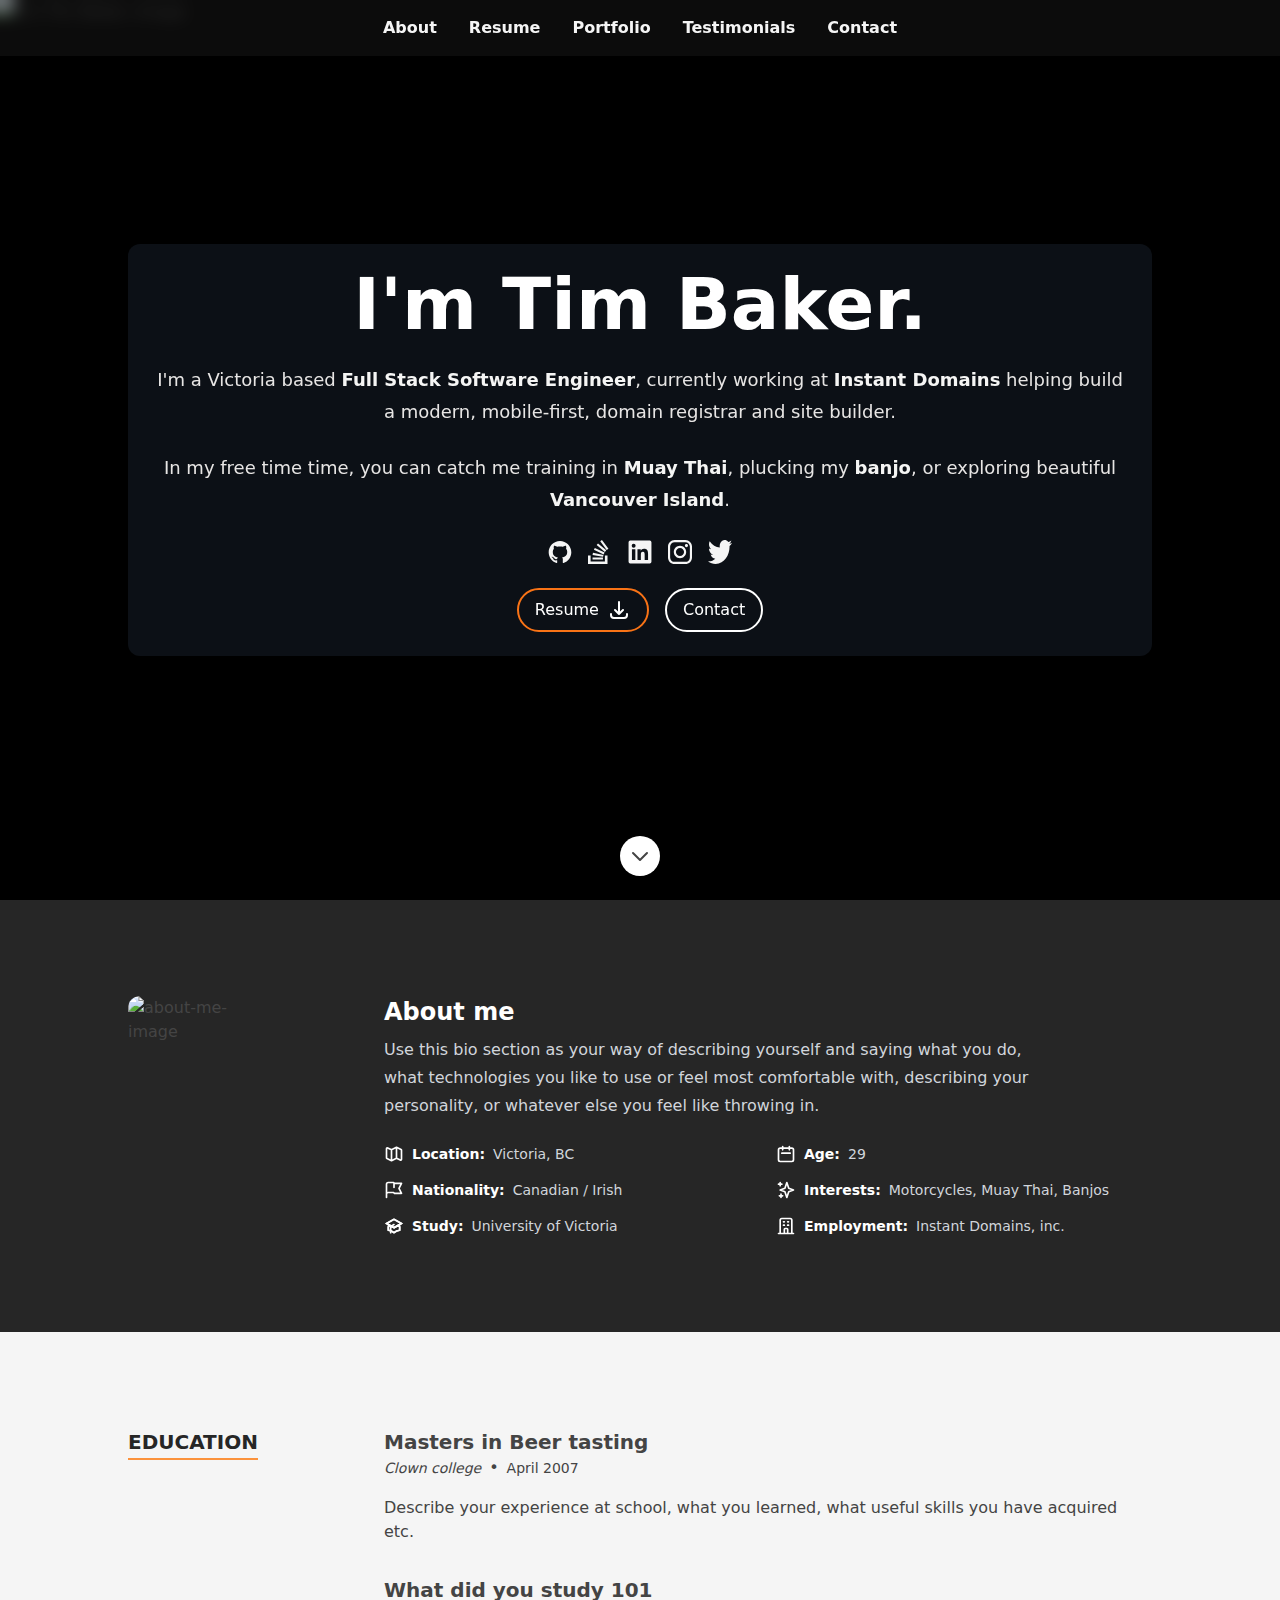
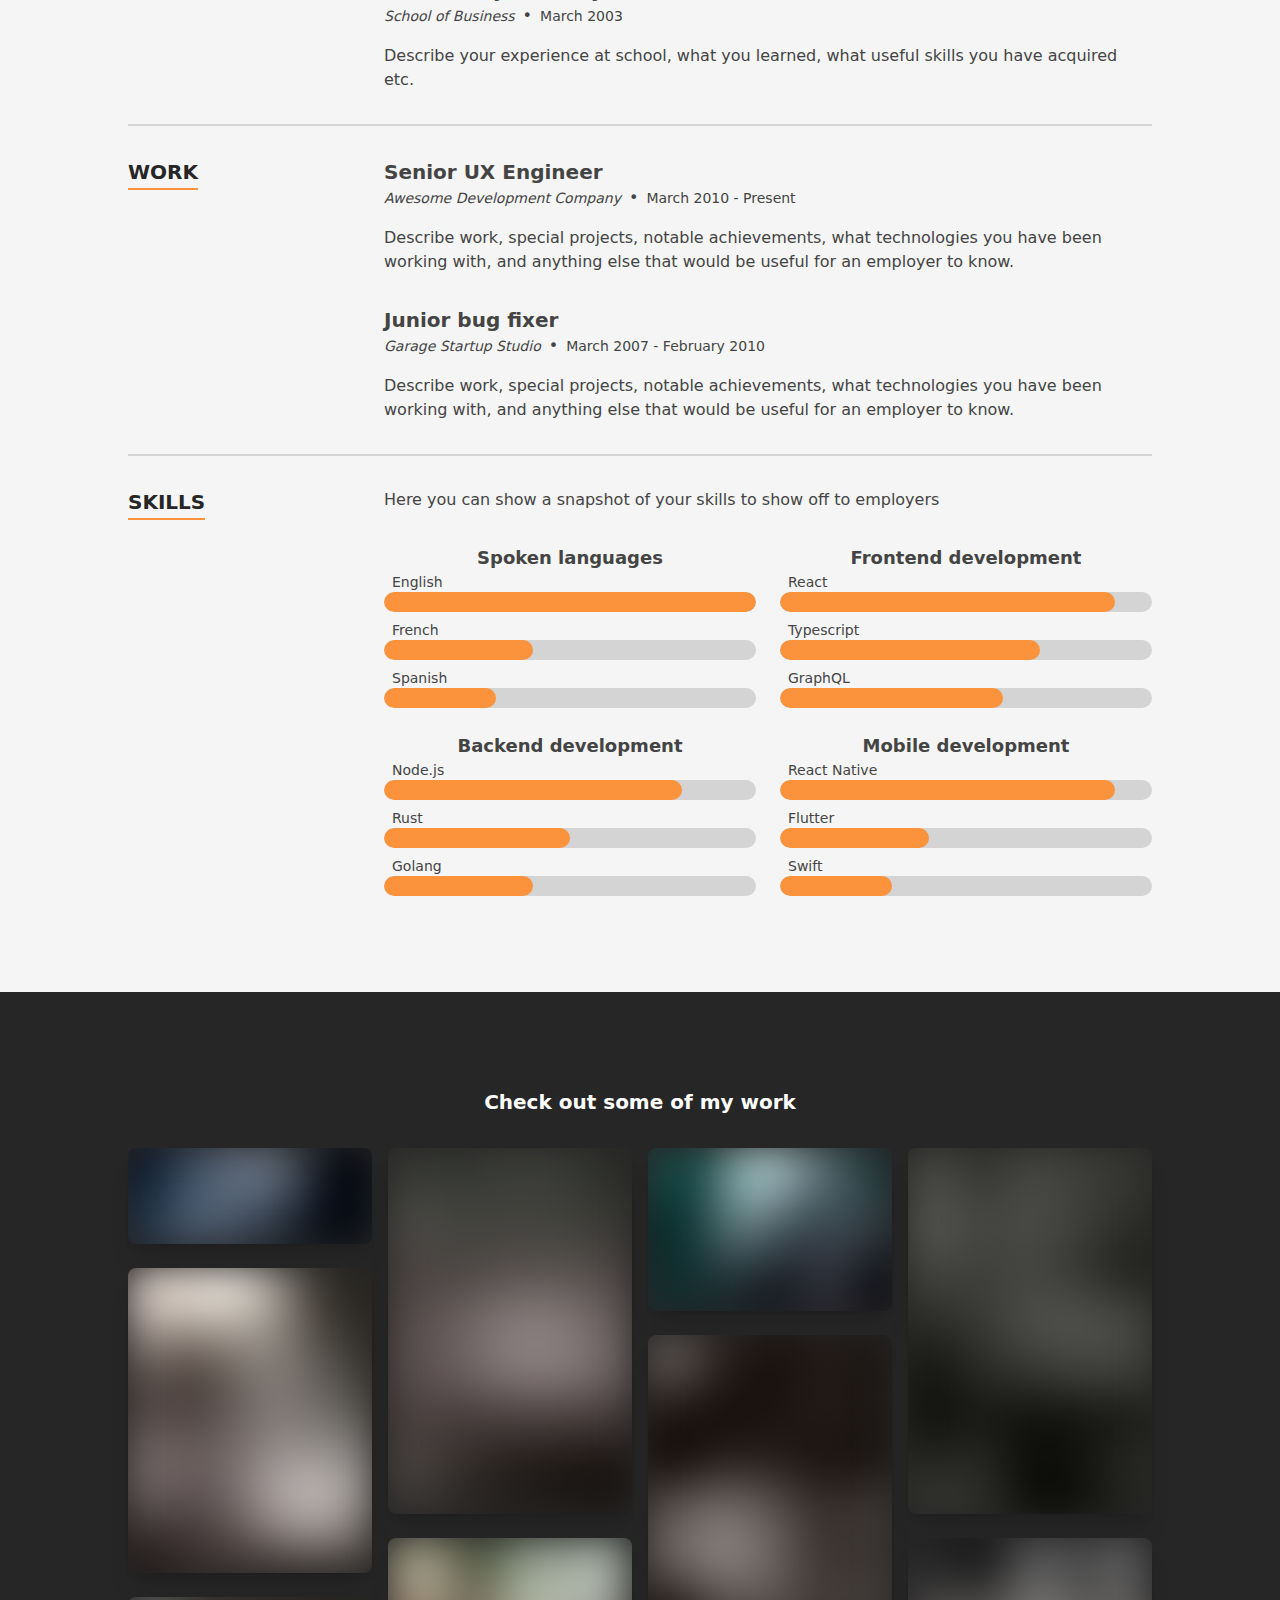
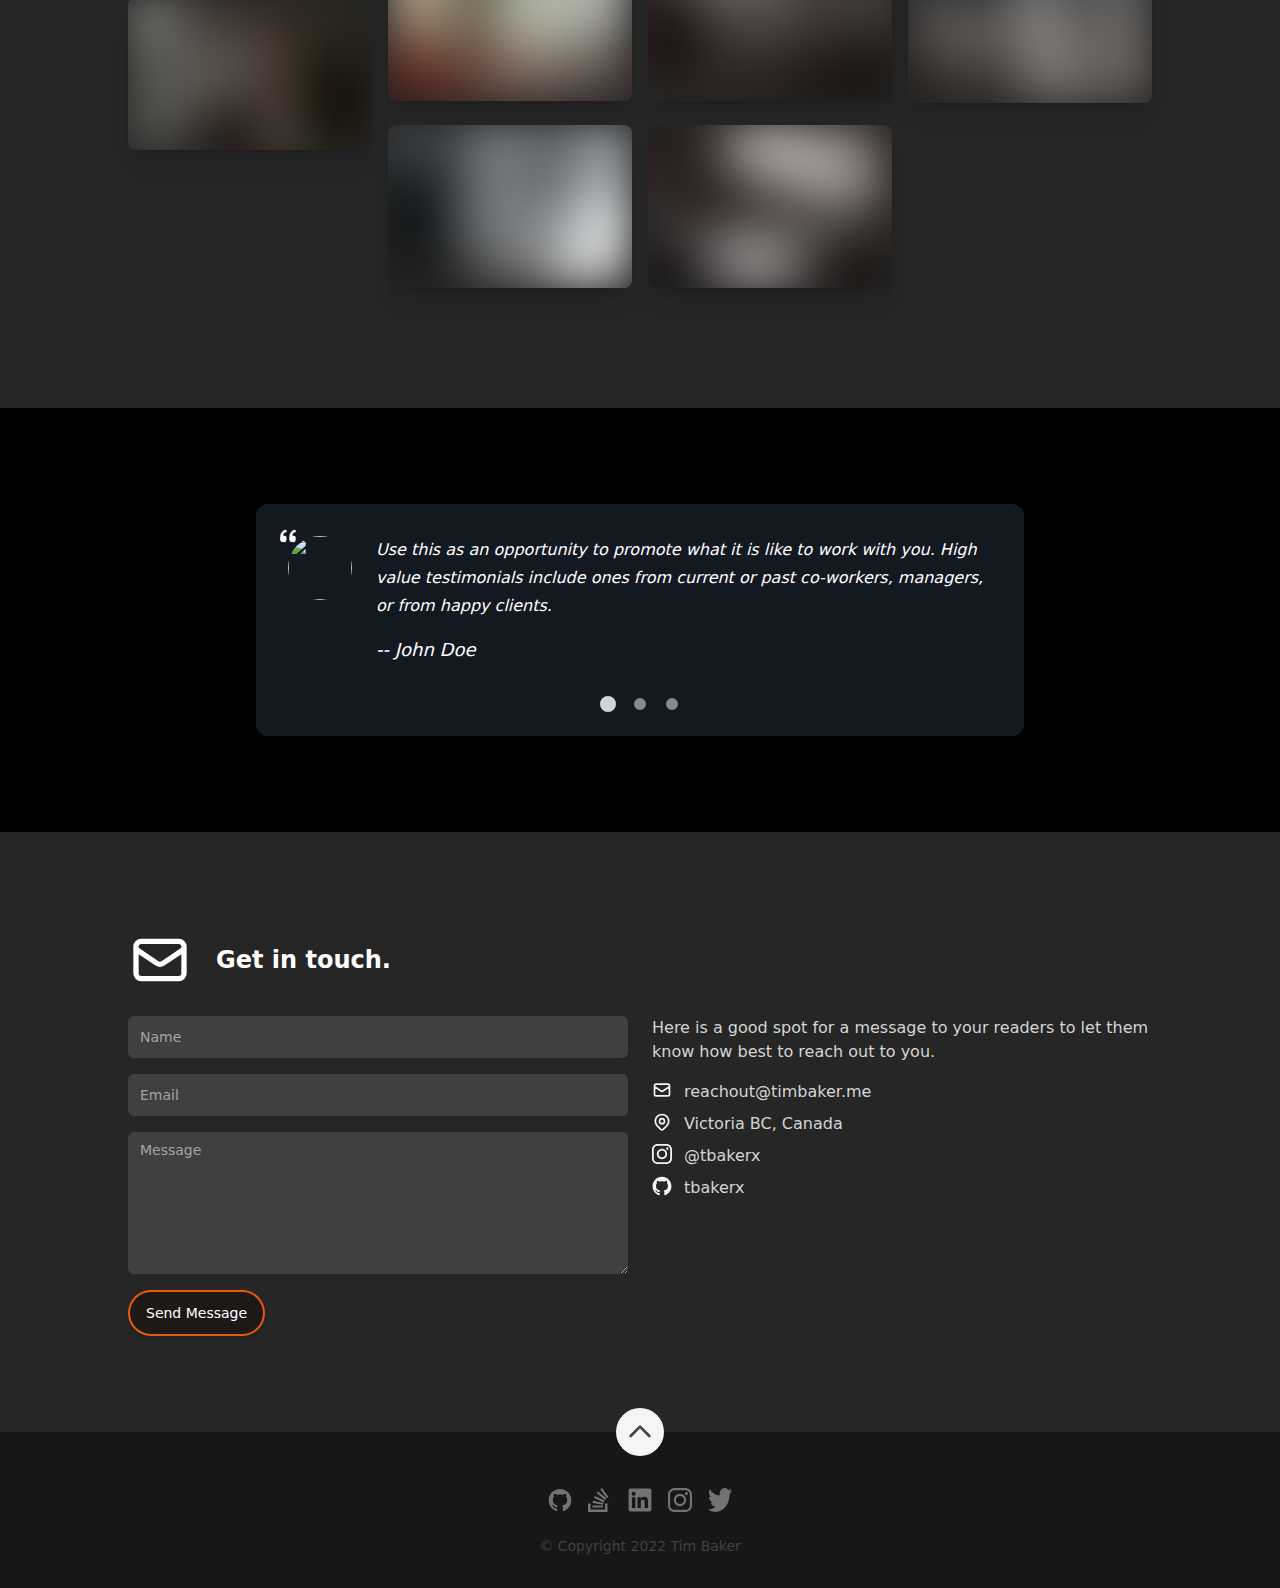
==== index.html @ 5209a0fa "Updates" ====
<!DOCTYPE html><html lang="en"><head><meta charSet="utf-8"/><meta name="viewport" content="width=device-width"/><title>React Resume Template</title><meta content="Example site built with Tim Baker&#x27;s react resume template" name="description"/><link href="https://reactresume.com/" rel="canonical"/><link href="/favicon.ico" rel="icon" sizes="any"/><link href="/icon.svg" rel="icon" type="image/svg+xml"/><link href="/apple-touch-icon.png" rel="apple-touch-icon"/><link href="/site.webmanifest" rel="manifest"/><meta content="React Resume Template" property="og:title"/><meta content="Example site built with Tim Baker&#x27;s react resume template" property="og:description"/><meta content="https://reactresume.com/" property="og:url"/><meta content="React Resume Template" name="twitter:title"/><meta content="Example site built with Tim Baker&#x27;s react resume template" name="twitter:description"/><link rel="preload" as="image" imageSrcSet="/_next/image?url=%2F_next%2Fstatic%2Fmedia%2Fheader-background.371f2b47.webp&amp;w=640&amp;q=75 640w, /_next/image?url=%2F_next%2Fstatic%2Fmedia%2Fheader-background.371f2b47.webp&amp;w=750&amp;q=75 750w, /_next/image?url=%2F_next%2Fstatic%2Fmedia%2Fheader-background.371f2b47.webp&amp;w=828&amp;q=75 828w, /_next/image?url=%2F_next%2Fstatic%2Fmedia%2Fheader-background.371f2b47.webp&amp;w=1080&amp;q=75 1080w, /_next/image?url=%2F_next%2Fstatic%2Fmedia%2Fheader-background.371f2b47.webp&amp;w=1200&amp;q=75 1200w, /_next/image?url=%2F_next%2Fstatic%2Fmedia%2Fheader-background.371f2b47.webp&amp;w=1920&amp;q=75 1920w, /_next/image?url=%2F_next%2Fstatic%2Fmedia%2Fheader-background.371f2b47.webp&amp;w=2048&amp;q=75 2048w, /_next/image?url=%2F_next%2Fstatic%2Fmedia%2Fheader-background.371f2b47.webp&amp;w=3840&amp;q=75 3840w" imageSizes="100vw"/><meta name="next-head-count" content="15"/><meta charSet="utf-8"/><meta content="notranslate" name="google"/><link rel="preload" href="/_next/static/css/f07c0e2c4a68bc25.css" as="style"/><link rel="stylesheet" href="/_next/static/css/f07c0e2c4a68bc25.css" data-n-g=""/><noscript data-n-css=""></noscript><script defer="" nomodule="" src="/_next/static/chunks/polyfills-0d1b80a048d4787e.js"></script><script src="/_next/static/chunks/webpack-3d0ab585fbb81f53.js" defer=""></script><script src="/_next/static/chunks/framework-ae4f43955bfa5ddc.js" defer=""></script><script src="/_next/static/chunks/main-1ab6d2778152c4f4.js" defer=""></script><script src="/_next/static/chunks/pages/_app-5781636d55508003.js" defer=""></script><script src="/_next/static/chunks/249-60e6759983c4632a.js" defer=""></script><script src="/_next/static/chunks/pages/index-84028a7018a12724.js" defer=""></script><script src="/_next/static/VZ1lldsgpnIu9frSpyAGK/_buildManifest.js" defer=""></script><script src="/_next/static/VZ1lldsgpnIu9frSpyAGK/_ssgManifest.js" defer=""></script></head><body class="bg-black"><div id="__next"><section class="" id="hero"><div class=""><div class="relative flex h-screen w-screen items-center justify-center"><span style="box-sizing:border-box;display:block;overflow:hidden;width:initial;height:initial;background:none;opacity:1;border:0;margin:0;padding:0;position:absolute;top:0;left:0;bottom:0;right:0"><img alt="I&#x27;m Tim Baker.-image" sizes="100vw" srcSet="/_next/image?url=%2F_next%2Fstatic%2Fmedia%2Fheader-background.371f2b47.webp&amp;w=640&amp;q=75 640w, /_next/image?url=%2F_next%2Fstatic%2Fmedia%2Fheader-background.371f2b47.webp&amp;w=750&amp;q=75 750w, /_next/image?url=%2F_next%2Fstatic%2Fmedia%2Fheader-background.371f2b47.webp&amp;w=828&amp;q=75 828w, /_next/image?url=%2F_next%2Fstatic%2Fmedia%2Fheader-background.371f2b47.webp&amp;w=1080&amp;q=75 1080w, /_next/image?url=%2F_next%2Fstatic%2Fmedia%2Fheader-background.371f2b47.webp&amp;w=1200&amp;q=75 1200w, /_next/image?url=%2F_next%2Fstatic%2Fmedia%2Fheader-background.371f2b47.webp&amp;w=1920&amp;q=75 1920w, /_next/image?url=%2F_next%2Fstatic%2Fmedia%2Fheader-background.371f2b47.webp&amp;w=2048&amp;q=75 2048w, /_next/image?url=%2F_next%2Fstatic%2Fmedia%2Fheader-background.371f2b47.webp&amp;w=3840&amp;q=75 3840w" src="/_next/image?url=%2F_next%2Fstatic%2Fmedia%2Fheader-background.371f2b47.webp&amp;w=3840&amp;q=75" decoding="async" data-nimg="fill" class="absolute z-0" style="position:absolute;top:0;left:0;bottom:0;right:0;box-sizing:border-box;padding:0;border:none;margin:auto;display:block;width:0;height:0;min-width:100%;max-width:100%;min-height:100%;max-height:100%;object-fit:cover;background-size:cover;background-position:0% 0%;filter:blur(20px);background-image:url(&quot;[data-uri]&quot;)"/><noscript><img alt="I&#x27;m Tim Baker.-image" sizes="100vw" srcSet="/_next/image?url=%2F_next%2Fstatic%2Fmedia%2Fheader-background.371f2b47.webp&amp;w=640&amp;q=75 640w, /_next/image?url=%2F_next%2Fstatic%2Fmedia%2Fheader-background.371f2b47.webp&amp;w=750&amp;q=75 750w, /_next/image?url=%2F_next%2Fstatic%2Fmedia%2Fheader-background.371f2b47.webp&amp;w=828&amp;q=75 828w, /_next/image?url=%2F_next%2Fstatic%2Fmedia%2Fheader-background.371f2b47.webp&amp;w=1080&amp;q=75 1080w, /_next/image?url=%2F_next%2Fstatic%2Fmedia%2Fheader-background.371f2b47.webp&amp;w=1200&amp;q=75 1200w, /_next/image?url=%2F_next%2Fstatic%2Fmedia%2Fheader-background.371f2b47.webp&amp;w=1920&amp;q=75 1920w, /_next/image?url=%2F_next%2Fstatic%2Fmedia%2Fheader-background.371f2b47.webp&amp;w=2048&amp;q=75 2048w, /_next/image?url=%2F_next%2Fstatic%2Fmedia%2Fheader-background.371f2b47.webp&amp;w=3840&amp;q=75 3840w" src="/_next/image?url=%2F_next%2Fstatic%2Fmedia%2Fheader-background.371f2b47.webp&amp;w=3840&amp;q=75" decoding="async" data-nimg="fill" style="position:absolute;top:0;left:0;bottom:0;right:0;box-sizing:border-box;padding:0;border:none;margin:auto;display:block;width:0;height:0;min-width:100%;max-width:100%;min-height:100%;max-height:100%;object-fit:cover" class="absolute z-0"/></noscript></span><div class="z-10 max-w-screen-lg px-4 lg:px-0"><div class="flex flex-col items-center gap-y-6 rounded-xl bg-gray-800/40 p-6 text-center shadow-lg backdrop-blur-sm"><h1 class="text-4xl font-bold text-white sm:text-5xl lg:text-7xl">I&#x27;m Tim Baker.</h1><p class="prose-sm text-stone-200 sm:prose-base lg:prose-lg">I&#x27;m a Victoria based <strong class="text-stone-100">Full Stack Software Engineer</strong>, currently working at <strong class="text-stone-100">Instant Domains</strong> helping build a modern, mobile-first, domain registrar and site builder.</p><p class="prose-sm text-stone-200 sm:prose-base lg:prose-lg">In my free time time, you can catch me training in <strong class="text-stone-100">Muay Thai</strong>, plucking my <strong class="text-stone-100">banjo</strong>, or exploring beautiful<!-- --> <strong class="text-stone-100">Vancouver Island</strong>.</p><div class="flex gap-x-4 text-neutral-100"><a aria-label="Github" class="-m-1.5 rounded-md p-1.5 transition-all duration-300 hover:text-orange-500 focus:outline-none focus:ring-2 focus:ring-orange-500 sm:-m-3 sm:p-3" href="https://github.com/tbakerx"><svg class="h-5 w-5 align-baseline sm:h-6 sm:w-6" fill="currentColor" viewBox="0 0 128 128" width="128" xmlns="http://www.w3.org/2000/svg"><path clip-rule="evenodd" d="M64 5.103c-33.347 0-60.388 27.035-60.388 60.388 0 26.682 17.303 49.317 41.297 57.303 3.017.56 4.125-1.31 4.125-2.905 0-1.44-.056-6.197-.082-11.243-16.8 3.653-20.345-7.125-20.345-7.125-2.747-6.98-6.705-8.836-6.705-8.836-5.48-3.748.413-3.67.413-3.67 6.063.425 9.257 6.223 9.257 6.223 5.386 9.23 14.127 6.562 17.573 5.02.542-3.903 2.107-6.568 3.834-8.076-13.413-1.525-27.514-6.704-27.514-29.843 0-6.593 2.36-11.98 6.223-16.21-.628-1.52-2.695-7.662.584-15.98 0 0 5.07-1.623 16.61 6.19C53.7 35 58.867 34.327 64 34.304c5.13.023 10.3.694 15.127 2.033 11.526-7.813 16.59-6.19 16.59-6.19 3.287 8.317 1.22 14.46.593 15.98 3.872 4.23 6.215 9.617 6.215 16.21 0 23.194-14.127 28.3-27.574 29.796 2.167 1.874 4.097 5.55 4.097 11.183 0 8.08-.07 14.583-.07 16.572 0 1.607 1.088 3.49 4.148 2.897 23.98-7.994 41.263-30.622 41.263-57.294C124.388 32.14 97.35 5.104 64 5.104z" fill-rule="evenodd"></path><path d="M26.484 91.806c-.133.3-.605.39-1.035.185-.44-.196-.685-.605-.543-.906.13-.31.603-.395 1.04-.188.44.197.69.61.537.91zm2.446 2.729c-.287.267-.85.143-1.232-.28-.396-.42-.47-.983-.177-1.254.298-.266.844-.14 1.24.28.394.426.472.984.17 1.255zM31.312 98.012c-.37.258-.976.017-1.35-.52-.37-.538-.37-1.183.01-1.44.373-.258.97-.025 1.35.507.368.545.368 1.19-.01 1.452zm3.261 3.361c-.33.365-1.036.267-1.552-.23-.527-.487-.674-1.18-.343-1.544.336-.366 1.045-.264 1.564.23.527.486.686 1.18.333 1.543zm4.5 1.951c-.147.473-.825.688-1.51.486-.683-.207-1.13-.76-.99-1.238.14-.477.823-.7 1.512-.485.683.206 1.13.756.988 1.237zm4.943.361c.017.498-.563.91-1.28.92-.723.017-1.308-.387-1.315-.877 0-.503.568-.91 1.29-.924.717-.013 1.306.387 1.306.88zm4.598-.782c.086.485-.413.984-1.126 1.117-.7.13-1.35-.172-1.44-.653-.086-.498.422-.997 1.122-1.126.714-.123 1.354.17 1.444.663zm0 0"></path></svg></a><a aria-label="Stack Overflow" class="-m-1.5 rounded-md p-1.5 transition-all duration-300 hover:text-orange-500 focus:outline-none focus:ring-2 focus:ring-orange-500 sm:-m-3 sm:p-3" href="https://stackoverflow.com/users/8553186/tim-baker"><svg class="h-5 w-5 align-baseline sm:h-6 sm:w-6" fill="currentColor" viewBox="0 0 128 128" width="128" xmlns="http://www.w3.org/2000/svg"><path d="M90.1875 114.162V83.027H104.062V128H0V83.027H13.875V114.162H90.1875Z" fill="currentColor"></path><path d="M74.5781 0L65.2125 6.91892L99.5531 52.9297L108.919 46.0108L74.5781 0ZM90.1875 63.6541L46.1344 26.9838L53.4187 18.3351L97.4719 55.0054L90.1875 63.6541ZM31.5656 52.5838L83.5969 76.8L88.4531 66.4216L36.4219 42.2054L31.5656 52.5838ZM80.1281 89.9114L82.4869 79.706L26.64 68.1168L24.2812 79.5676L80.1281 89.9114V89.9114ZM79.7812 103.784H24.2812V93.4054H79.7812V103.784Z" fill="currentColor"></path></svg></a><a aria-label="LinkedIn" class="-m-1.5 rounded-md p-1.5 transition-all duration-300 hover:text-orange-500 focus:outline-none focus:ring-2 focus:ring-orange-500 sm:-m-3 sm:p-3" href="https://www.linkedin.com/in/timbakerx/"><svg class="h-5 w-5 align-baseline sm:h-6 sm:w-6" fill="currentColor" viewBox="0 0 128 128" width="128" xmlns="http://www.w3.org/2000/svg"><path d="M116 3H12a8.91 8.91 0 00-9 8.8v104.42a8.91 8.91 0 009 8.78h104a8.93 8.93 0 009-8.81V11.77A8.93 8.93 0 00116 3zM39.17 107H21.06V48.73h18.11zm-9-66.21a10.5 10.5 0 1110.49-10.5 10.5 10.5 0 01-10.54 10.48zM107 107H88.89V78.65c0-6.75-.12-15.44-9.41-15.44s-10.87 7.36-10.87 15V107H50.53V48.73h17.36v8h.24c2.42-4.58 8.32-9.41 17.13-9.41C103.6 47.28 107 59.35 107 75z" fill="currentColor"></path></svg></a><a aria-label="Instagram" class="-m-1.5 rounded-md p-1.5 transition-all duration-300 hover:text-orange-500 focus:outline-none focus:ring-2 focus:ring-orange-500 sm:-m-3 sm:p-3" href="https://www.instagram.com/tbakerx/"><svg class="h-5 w-5 align-baseline sm:h-6 sm:w-6" fill="currentColor" viewBox="0 0 128 128" width="128" xmlns="http://www.w3.org/2000/svg"><path d="M92.6759 0H35.3226C15.8457 0 0 15.8465 0 35.3234V92.6766C0 112.154 15.8457 128 35.3226 128H92.6759C112.154 128 128 112.154 128 92.6766V35.3234C128.001 15.8465 112.154 0 92.6759 0ZM116.644 92.6766C116.644 105.892 105.892 116.643 92.6766 116.643H35.3226C22.1079 116.644 11.3568 105.892 11.3568 92.6766V35.3234C11.3568 22.1086 22.1079 11.3568 35.3226 11.3568H92.6759C105.891 11.3568 116.643 22.1086 116.643 35.3234V92.6766H116.644Z" fill="currentColor"></path><path d="M64 31.0191C45.8133 31.0191 31.0176 45.8147 31.0176 64.0015C31.0176 82.1875 45.8133 96.9823 64 96.9823C82.1867 96.9823 96.9824 82.1875 96.9824 64.0015C96.9824 45.8147 82.1867 31.0191 64 31.0191ZM64 85.6248C52.0761 85.6248 42.3744 75.9246 42.3744 64.0007C42.3744 52.0761 52.0754 42.3751 64 42.3751C75.9246 42.3751 85.6256 52.0761 85.6256 64.0007C85.6256 75.9246 75.9239 85.6248 64 85.6248Z" fill="currentColor"></path><path d="M98.3656 21.3893C96.1775 21.3893 94.0281 22.2752 92.4828 23.8273C90.9299 25.3718 90.0373 27.522 90.0373 29.7176C90.0373 31.9065 90.9307 34.0559 92.4828 35.608C94.0273 37.1526 96.1775 38.046 98.3656 38.046C100.561 38.046 102.704 37.1526 104.256 35.608C105.808 34.0559 106.694 31.9057 106.694 29.7176C106.694 27.522 105.808 25.3718 104.256 23.8273C102.711 22.2752 100.561 21.3893 98.3656 21.3893Z" fill="currentColor"></path></svg></a><a aria-label="Twitter" class="-m-1.5 rounded-md p-1.5 transition-all duration-300 hover:text-orange-500 focus:outline-none focus:ring-2 focus:ring-orange-500 sm:-m-3 sm:p-3" href="https://twitter.com/TimBakerx"><svg class="h-5 w-5 align-baseline sm:h-6 sm:w-6" fill="currentColor" viewBox="0 0 128 128" width="128" xmlns="http://www.w3.org/2000/svg"><path d="M40.254 127.637c48.305 0 74.719-48.957 74.719-91.403 0-1.39 0-2.777-.075-4.156 5.141-4.547 9.579-10.18 13.102-16.633-4.79 2.602-9.871 4.305-15.078 5.063 5.48-4.02 9.582-10.336 11.539-17.774-5.156 3.743-10.797 6.38-16.68 7.801-8.136-10.586-21.07-13.18-31.547-6.32-10.472 6.86-15.882 21.46-13.199 35.617C41.922 38.539 22.246 26.336 8.915 6.27 1.933 20.94 5.487 39.723 17.022 49.16c-4.148-.172-8.207-1.555-11.832-4.031v.41c0 15.273 8.786 28.438 21.02 31.492a21.596 21.596 0 01-11.863.543c3.437 13.094 13.297 22.07 24.535 22.328-9.305 8.918-20.793 13.75-32.617 13.72-2.094 0-4.188-.15-6.266-.446 12.008 9.433 25.98 14.441 40.254 14.422" fill="currentColor"></path></svg></a></div><div class="flex w-full justify-center gap-x-4"><a class="flex gap-x-2 rounded-full border-2 bg-none py-2 px-4 text-sm font-medium text-white ring-offset-gray-700/80 hover:bg-gray-700/80 focus:outline-none focus:ring-2 focus:ring-offset-2 sm:text-base border-orange-500 ring-orange-500" href="/assets/resume.pdf">Resume<svg xmlns="http://www.w3.org/2000/svg" fill="none" viewBox="0 0 24 24" stroke-width="2" stroke="currentColor" aria-hidden="true" class="h-5 w-5 text-white sm:h-6 sm:w-6"><path stroke-linecap="round" stroke-linejoin="round" d="M4 16v1a3 3 0 003 3h10a3 3 0 003-3v-1m-4-4l-4 4m0 0l-4-4m4 4V4"></path></svg></a><a class="flex gap-x-2 rounded-full border-2 bg-none py-2 px-4 text-sm font-medium text-white ring-offset-gray-700/80 hover:bg-gray-700/80 focus:outline-none focus:ring-2 focus:ring-offset-2 sm:text-base border-white ring-white" href="#contact">Contact</a></div></div></div><div class="absolute inset-x-0 bottom-6 flex justify-center"><a class="rounded-full bg-white p-1 ring-white ring-offset-2 ring-offset-gray-700/80 focus:outline-none focus:ring-2 sm:p-2" href="/#about"><svg xmlns="http://www.w3.org/2000/svg" fill="none" viewBox="0 0 24 24" stroke-width="2" stroke="currentColor" aria-hidden="true" class="h-5 w-5 bg-transparent sm:h-6 sm:w-6"><path stroke-linecap="round" stroke-linejoin="round" d="M19 9l-7 7-7-7"></path></svg></a></div></div></div></section><section class="bg-neutral-800 px-4 py-16 md:py-24 lg:px-8" id="about"><div class="mx-auto max-w-screen-lg"><div class="grid grid-cols-1 gap-y-4 md:grid-cols-4"><div class="col-span-1 flex justify-center md:justify-start"><div class="relative h-24 w-24 overflow-hidden rounded-xl md:h-32 md:w-32"><span style="box-sizing:border-box;display:block;overflow:hidden;width:initial;height:initial;background:none;opacity:1;border:0;margin:0;padding:0;position:absolute;top:0;left:0;bottom:0;right:0"><img alt="about-me-image" src="[data-uri]" decoding="async" data-nimg="fill" style="position:absolute;top:0;left:0;bottom:0;right:0;box-sizing:border-box;padding:0;border:none;margin:auto;display:block;width:0;height:0;min-width:100%;max-width:100%;min-height:100%;max-height:100%;object-fit:cover"/><noscript><img alt="about-me-image" sizes="100vw" srcSet="/_next/image?url=%2F_next%2Fstatic%2Fmedia%2Fprofilepic.80e868bc.jpg&amp;w=640&amp;q=75 640w, /_next/image?url=%2F_next%2Fstatic%2Fmedia%2Fprofilepic.80e868bc.jpg&amp;w=750&amp;q=75 750w, /_next/image?url=%2F_next%2Fstatic%2Fmedia%2Fprofilepic.80e868bc.jpg&amp;w=828&amp;q=75 828w, /_next/image?url=%2F_next%2Fstatic%2Fmedia%2Fprofilepic.80e868bc.jpg&amp;w=1080&amp;q=75 1080w, /_next/image?url=%2F_next%2Fstatic%2Fmedia%2Fprofilepic.80e868bc.jpg&amp;w=1200&amp;q=75 1200w, /_next/image?url=%2F_next%2Fstatic%2Fmedia%2Fprofilepic.80e868bc.jpg&amp;w=1920&amp;q=75 1920w, /_next/image?url=%2F_next%2Fstatic%2Fmedia%2Fprofilepic.80e868bc.jpg&amp;w=2048&amp;q=75 2048w, /_next/image?url=%2F_next%2Fstatic%2Fmedia%2Fprofilepic.80e868bc.jpg&amp;w=3840&amp;q=75 3840w" src="/_next/image?url=%2F_next%2Fstatic%2Fmedia%2Fprofilepic.80e868bc.jpg&amp;w=3840&amp;q=75" decoding="async" data-nimg="fill" style="position:absolute;top:0;left:0;bottom:0;right:0;box-sizing:border-box;padding:0;border:none;margin:auto;display:block;width:0;height:0;min-width:100%;max-width:100%;min-height:100%;max-height:100%;object-fit:cover" loading="lazy"/></noscript></span></div></div><div class="col-span-1 flex flex-col gap-y-6 md:col-span-3"><div class="flex flex-col gap-y-2"><h2 class="text-2xl font-bold text-white">About me</h2><p class="prose prose-sm text-gray-300 sm:prose-base">Use this bio section as your way of describing yourself and saying what you do, what technologies you like
  to use or feel most comfortable with, describing your personality, or whatever else you feel like throwing
  in.</p></div><ul class="grid grid-cols-1 gap-4 sm:grid-cols-2"><li class="col-span-1 flex items-start gap-x-2"><svg xmlns="http://www.w3.org/2000/svg" fill="none" viewBox="0 0 24 24" stroke-width="2" stroke="currentColor" aria-hidden="true" class="h-5 w-5 text-white"><path stroke-linecap="round" stroke-linejoin="round" d="M9 20l-5.447-2.724A1 1 0 013 16.382V5.618a1 1 0 011.447-.894L9 7m0 13l6-3m-6 3V7m6 10l4.553 2.276A1 1 0 0021 18.382V7.618a1 1 0 00-.553-.894L15 4m0 13V4m0 0L9 7"></path></svg><span class="text-sm font-bold text-white">Location<!-- -->:</span><span class=" text-sm text-gray-300">Victoria, BC</span></li><li class="col-span-1 flex items-start gap-x-2"><svg xmlns="http://www.w3.org/2000/svg" fill="none" viewBox="0 0 24 24" stroke-width="2" stroke="currentColor" aria-hidden="true" class="h-5 w-5 text-white"><path stroke-linecap="round" stroke-linejoin="round" d="M8 7V3m8 4V3m-9 8h10M5 21h14a2 2 0 002-2V7a2 2 0 00-2-2H5a2 2 0 00-2 2v12a2 2 0 002 2z"></path></svg><span class="text-sm font-bold text-white">Age<!-- -->:</span><span class=" text-sm text-gray-300">29</span></li><li class="col-span-1 flex items-start gap-x-2"><svg xmlns="http://www.w3.org/2000/svg" fill="none" viewBox="0 0 24 24" stroke-width="2" stroke="currentColor" aria-hidden="true" class="h-5 w-5 text-white"><path stroke-linecap="round" stroke-linejoin="round" d="M3 21v-4m0 0V5a2 2 0 012-2h6.5l1 1H21l-3 6 3 6h-8.5l-1-1H5a2 2 0 00-2 2zm9-13.5V9"></path></svg><span class="text-sm font-bold text-white">Nationality<!-- -->:</span><span class=" text-sm text-gray-300">Canadian / Irish</span></li><li class="col-span-1 flex items-start gap-x-2"><svg xmlns="http://www.w3.org/2000/svg" fill="none" viewBox="0 0 24 24" stroke-width="2" stroke="currentColor" aria-hidden="true" class="h-5 w-5 text-white"><path stroke-linecap="round" stroke-linejoin="round" d="M5 3v4M3 5h4M6 17v4m-2-2h4m5-16l2.286 6.857L21 12l-5.714 2.143L13 21l-2.286-6.857L5 12l5.714-2.143L13 3z"></path></svg><span class="text-sm font-bold text-white">Interests<!-- -->:</span><span class=" text-sm text-gray-300">Motorcycles, Muay Thai, Banjos</span></li><li class="col-span-1 flex items-start gap-x-2"><svg xmlns="http://www.w3.org/2000/svg" fill="none" viewBox="0 0 24 24" stroke-width="2" stroke="currentColor" aria-hidden="true" class="h-5 w-5 text-white"><path d="M12 14l9-5-9-5-9 5 9 5z"></path><path d="M12 14l6.16-3.422a12.083 12.083 0 01.665 6.479A11.952 11.952 0 0012 20.055a11.952 11.952 0 00-6.824-2.998 12.078 12.078 0 01.665-6.479L12 14z"></path><path stroke-linecap="round" stroke-linejoin="round" d="M12 14l9-5-9-5-9 5 9 5zm0 0l6.16-3.422a12.083 12.083 0 01.665 6.479A11.952 11.952 0 0012 20.055a11.952 11.952 0 00-6.824-2.998 12.078 12.078 0 01.665-6.479L12 14zm-4 6v-7.5l4-2.222"></path></svg><span class="text-sm font-bold text-white">Study<!-- -->:</span><span class=" text-sm text-gray-300">University of Victoria</span></li><li class="col-span-1 flex items-start gap-x-2"><svg xmlns="http://www.w3.org/2000/svg" fill="none" viewBox="0 0 24 24" stroke-width="2" stroke="currentColor" aria-hidden="true" class="h-5 w-5 text-white"><path stroke-linecap="round" stroke-linejoin="round" d="M19 21V5a2 2 0 00-2-2H7a2 2 0 00-2 2v16m14 0h2m-2 0h-5m-9 0H3m2 0h5M9 7h1m-1 4h1m4-4h1m-1 4h1m-5 10v-5a1 1 0 011-1h2a1 1 0 011 1v5m-4 0h4"></path></svg><span class="text-sm font-bold text-white">Employment<!-- -->:</span><span class=" text-sm text-gray-300">Instant Domains, inc.</span></li></ul></div></div></div></section><section class="bg-neutral-100 px-4 py-16 md:py-24 lg:px-8" id="resume"><div class="mx-auto max-w-screen-lg"><div class="flex flex-col divide-y-2 divide-neutral-300"><div class="grid grid-cols-1 gap-y-4 py-8 first:pt-0 last:pb-0 md:grid-cols-4"><div class="col-span-1 flex justify-center md:justify-start"><div class="relative h-max"><h2 class="text-xl font-bold uppercase text-neutral-800">Education</h2><span class="absolute inset-x-0 -bottom-1 border-b-2 border-orange-400"></span></div></div><div class="col-span-1 flex flex-col md:col-span-3"><div class="flex flex-col pb-8 text-center last:pb-0 md:text-left"><div class="flex flex-col pb-4"><h2 class="text-xl font-bold">Masters in Beer tasting</h2><div class="flex items-center justify-center gap-x-2 md:justify-start"><span class="flex-1 text-sm font-medium italic sm:flex-none">Clown college</span><span>•</span><span class="flex-1 text-sm sm:flex-none">April 2007</span></div></div><p>Describe your experience at school, what you learned, what useful skills you have acquired etc.</p></div><div class="flex flex-col pb-8 text-center last:pb-0 md:text-left"><div class="flex flex-col pb-4"><h2 class="text-xl font-bold">What did you study 101</h2><div class="flex items-center justify-center gap-x-2 md:justify-start"><span class="flex-1 text-sm font-medium italic sm:flex-none">School of Business</span><span>•</span><span class="flex-1 text-sm sm:flex-none">March 2003</span></div></div><p>Describe your experience at school, what you learned, what useful skills you have acquired etc.</p></div></div></div><div class="grid grid-cols-1 gap-y-4 py-8 first:pt-0 last:pb-0 md:grid-cols-4"><div class="col-span-1 flex justify-center md:justify-start"><div class="relative h-max"><h2 class="text-xl font-bold uppercase text-neutral-800">Work</h2><span class="absolute inset-x-0 -bottom-1 border-b-2 border-orange-400"></span></div></div><div class="col-span-1 flex flex-col md:col-span-3"><div class="flex flex-col pb-8 text-center last:pb-0 md:text-left"><div class="flex flex-col pb-4"><h2 class="text-xl font-bold">Senior UX Engineer</h2><div class="flex items-center justify-center gap-x-2 md:justify-start"><span class="flex-1 text-sm font-medium italic sm:flex-none">Awesome Development Company</span><span>•</span><span class="flex-1 text-sm sm:flex-none">March 2010 - Present</span></div></div><p>Describe work, special projects, notable achievements, what technologies you have been working with, and anything else that would be useful for an employer to know.</p></div><div class="flex flex-col pb-8 text-center last:pb-0 md:text-left"><div class="flex flex-col pb-4"><h2 class="text-xl font-bold">Junior bug fixer</h2><div class="flex items-center justify-center gap-x-2 md:justify-start"><span class="flex-1 text-sm font-medium italic sm:flex-none">Garage Startup Studio</span><span>•</span><span class="flex-1 text-sm sm:flex-none">March 2007 - February 2010</span></div></div><p>Describe work, special projects, notable achievements, what technologies you have been working with, and anything else that would be useful for an employer to know.</p></div></div></div><div class="grid grid-cols-1 gap-y-4 py-8 first:pt-0 last:pb-0 md:grid-cols-4"><div class="col-span-1 flex justify-center md:justify-start"><div class="relative h-max"><h2 class="text-xl font-bold uppercase text-neutral-800">Skills</h2><span class="absolute inset-x-0 -bottom-1 border-b-2 border-orange-400"></span></div></div><div class="col-span-1 flex flex-col md:col-span-3"><p class="pb-8">Here you can show a snapshot of your skills to show off to employers</p><div class="grid grid-cols-1 gap-6 md:grid-cols-2"><div class="flex flex-col"><span class="text-center text-lg font-bold">Spoken languages</span><div class="flex flex-col gap-y-2"><div class="flex flex-col"><span class="ml-2 text-sm font-medium">English</span><div class="h-5 w-full overflow-hidden rounded-full bg-neutral-300"><div class="h-full rounded-full bg-orange-400" style="width:100%"></div></div></div><div class="flex flex-col"><span class="ml-2 text-sm font-medium">French</span><div class="h-5 w-full overflow-hidden rounded-full bg-neutral-300"><div class="h-full rounded-full bg-orange-400" style="width:40%"></div></div></div><div class="flex flex-col"><span class="ml-2 text-sm font-medium">Spanish</span><div class="h-5 w-full overflow-hidden rounded-full bg-neutral-300"><div class="h-full rounded-full bg-orange-400" style="width:30%"></div></div></div></div></div><div class="flex flex-col"><span class="text-center text-lg font-bold">Frontend development</span><div class="flex flex-col gap-y-2"><div class="flex flex-col"><span class="ml-2 text-sm font-medium">React</span><div class="h-5 w-full overflow-hidden rounded-full bg-neutral-300"><div class="h-full rounded-full bg-orange-400" style="width:90%"></div></div></div><div class="flex flex-col"><span class="ml-2 text-sm font-medium">Typescript</span><div class="h-5 w-full overflow-hidden rounded-full bg-neutral-300"><div class="h-full rounded-full bg-orange-400" style="width:70%"></div></div></div><div class="flex flex-col"><span class="ml-2 text-sm font-medium">GraphQL</span><div class="h-5 w-full overflow-hidden rounded-full bg-neutral-300"><div class="h-full rounded-full bg-orange-400" style="width:60%"></div></div></div></div></div><div class="flex flex-col"><span class="text-center text-lg font-bold">Backend development</span><div class="flex flex-col gap-y-2"><div class="flex flex-col"><span class="ml-2 text-sm font-medium">Node.js</span><div class="h-5 w-full overflow-hidden rounded-full bg-neutral-300"><div class="h-full rounded-full bg-orange-400" style="width:80%"></div></div></div><div class="flex flex-col"><span class="ml-2 text-sm font-medium">Rust</span><div class="h-5 w-full overflow-hidden rounded-full bg-neutral-300"><div class="h-full rounded-full bg-orange-400" style="width:50%"></div></div></div><div class="flex flex-col"><span class="ml-2 text-sm font-medium">Golang</span><div class="h-5 w-full overflow-hidden rounded-full bg-neutral-300"><div class="h-full rounded-full bg-orange-400" style="width:40%"></div></div></div></div></div><div class="flex flex-col"><span class="text-center text-lg font-bold">Mobile development</span><div class="flex flex-col gap-y-2"><div class="flex flex-col"><span class="ml-2 text-sm font-medium">React Native</span><div class="h-5 w-full overflow-hidden rounded-full bg-neutral-300"><div class="h-full rounded-full bg-orange-400" style="width:90%"></div></div></div><div class="flex flex-col"><span class="ml-2 text-sm font-medium">Flutter</span><div class="h-5 w-full overflow-hidden rounded-full bg-neutral-300"><div class="h-full rounded-full bg-orange-400" style="width:40%"></div></div></div><div class="flex flex-col"><span class="ml-2 text-sm font-medium">Swift</span><div class="h-5 w-full overflow-hidden rounded-full bg-neutral-300"><div class="h-full rounded-full bg-orange-400" style="width:30%"></div></div></div></div></div></div></div></div></div></div></section><section class="bg-neutral-800 px-4 py-16 md:py-24 lg:px-8" id="portfolio"><div class="mx-auto max-w-screen-lg"><div class="flex flex-col gap-y-8"><h2 class="self-center text-xl font-bold text-white">Check out some of my work</h2><div class=" w-full columns-2 md:columns-3 lg:columns-4"><div class="pb-6"><div class="relative h-max w-full overflow-hidden rounded-lg shadow-lg shadow-black/30 lg:shadow-xl"><span style="box-sizing:border-box;display:block;overflow:hidden;width:initial;height:initial;background:none;opacity:1;border:0;margin:0;padding:0;position:relative"><span style="box-sizing:border-box;display:block;width:initial;height:initial;background:none;opacity:1;border:0;margin:0;padding:0;padding-top:39.375%"></span><img alt="Project title 1" src="[data-uri]" decoding="async" data-nimg="responsive" style="position:absolute;top:0;left:0;bottom:0;right:0;box-sizing:border-box;padding:0;border:none;margin:auto;display:block;width:0;height:0;min-width:100%;max-width:100%;min-height:100%;max-height:100%;background-size:cover;background-position:0% 0%;filter:blur(20px);background-image:url(&quot;[data-uri]&quot;)"/><noscript><img alt="Project title 1" sizes="100vw" srcSet="/_next/image?url=%2F_next%2Fstatic%2Fmedia%2Fportfolio-1.d94431aa.jpg&amp;w=640&amp;q=75 640w, /_next/image?url=%2F_next%2Fstatic%2Fmedia%2Fportfolio-1.d94431aa.jpg&amp;w=750&amp;q=75 750w, /_next/image?url=%2F_next%2Fstatic%2Fmedia%2Fportfolio-1.d94431aa.jpg&amp;w=828&amp;q=75 828w, /_next/image?url=%2F_next%2Fstatic%2Fmedia%2Fportfolio-1.d94431aa.jpg&amp;w=1080&amp;q=75 1080w, /_next/image?url=%2F_next%2Fstatic%2Fmedia%2Fportfolio-1.d94431aa.jpg&amp;w=1200&amp;q=75 1200w, /_next/image?url=%2F_next%2Fstatic%2Fmedia%2Fportfolio-1.d94431aa.jpg&amp;w=1920&amp;q=75 1920w, /_next/image?url=%2F_next%2Fstatic%2Fmedia%2Fportfolio-1.d94431aa.jpg&amp;w=2048&amp;q=75 2048w, /_next/image?url=%2F_next%2Fstatic%2Fmedia%2Fportfolio-1.d94431aa.jpg&amp;w=3840&amp;q=75 3840w" src="/_next/image?url=%2F_next%2Fstatic%2Fmedia%2Fportfolio-1.d94431aa.jpg&amp;w=3840&amp;q=75" decoding="async" data-nimg="responsive" style="position:absolute;top:0;left:0;bottom:0;right:0;box-sizing:border-box;padding:0;border:none;margin:auto;display:block;width:0;height:0;min-width:100%;max-width:100%;min-height:100%;max-height:100%" loading="lazy"/></noscript></span><a class="absolute inset-0 h-full w-full  bg-gray-900 transition-all duration-300 opacity-0 hover:opacity-80 opacity-0" href="https://timbaker.me" target="_blank"><div class="relative h-full w-full p-4"><div class="flex h-full w-full flex-col gap-y-2 overflow-y-scroll"><h2 class="text-center font-bold text-white opacity-100">Project title 1</h2><p class="text-xs text-white opacity-100 sm:text-sm">Give a short description of your project here.</p></div><svg xmlns="http://www.w3.org/2000/svg" fill="none" viewBox="0 0 24 24" stroke-width="2" stroke="currentColor" aria-hidden="true" class="absolute bottom-1 right-1 h-4 w-4 shrink-0 text-white sm:bottom-2 sm:right-2"><path stroke-linecap="round" stroke-linejoin="round" d="M10 6H6a2 2 0 00-2 2v10a2 2 0 002 2h10a2 2 0 002-2v-4M14 4h6m0 0v6m0-6L10 14"></path></svg></div></a></div></div><div class="pb-6"><div class="relative h-max w-full overflow-hidden rounded-lg shadow-lg shadow-black/30 lg:shadow-xl"><span style="box-sizing:border-box;display:block;overflow:hidden;width:initial;height:initial;background:none;opacity:1;border:0;margin:0;padding:0;position:relative"><span style="box-sizing:border-box;display:block;width:initial;height:initial;background:none;opacity:1;border:0;margin:0;padding:0;padding-top:125%"></span><img alt="Project title 2" src="[data-uri]" decoding="async" data-nimg="responsive" style="position:absolute;top:0;left:0;bottom:0;right:0;box-sizing:border-box;padding:0;border:none;margin:auto;display:block;width:0;height:0;min-width:100%;max-width:100%;min-height:100%;max-height:100%;background-size:cover;background-position:0% 0%;filter:blur(20px);background-image:url(&quot;[data-uri]&quot;)"/><noscript><img alt="Project title 2" sizes="100vw" srcSet="/_next/image?url=%2F_next%2Fstatic%2Fmedia%2Fportfolio-2.abec62b0.jpg&amp;w=640&amp;q=75 640w, /_next/image?url=%2F_next%2Fstatic%2Fmedia%2Fportfolio-2.abec62b0.jpg&amp;w=750&amp;q=75 750w, /_next/image?url=%2F_next%2Fstatic%2Fmedia%2Fportfolio-2.abec62b0.jpg&amp;w=828&amp;q=75 828w, /_next/image?url=%2F_next%2Fstatic%2Fmedia%2Fportfolio-2.abec62b0.jpg&amp;w=1080&amp;q=75 1080w, /_next/image?url=%2F_next%2Fstatic%2Fmedia%2Fportfolio-2.abec62b0.jpg&amp;w=1200&amp;q=75 1200w, /_next/image?url=%2F_next%2Fstatic%2Fmedia%2Fportfolio-2.abec62b0.jpg&amp;w=1920&amp;q=75 1920w, /_next/image?url=%2F_next%2Fstatic%2Fmedia%2Fportfolio-2.abec62b0.jpg&amp;w=2048&amp;q=75 2048w, /_next/image?url=%2F_next%2Fstatic%2Fmedia%2Fportfolio-2.abec62b0.jpg&amp;w=3840&amp;q=75 3840w" src="/_next/image?url=%2F_next%2Fstatic%2Fmedia%2Fportfolio-2.abec62b0.jpg&amp;w=3840&amp;q=75" decoding="async" data-nimg="responsive" style="position:absolute;top:0;left:0;bottom:0;right:0;box-sizing:border-box;padding:0;border:none;margin:auto;display:block;width:0;height:0;min-width:100%;max-width:100%;min-height:100%;max-height:100%" loading="lazy"/></noscript></span><a class="absolute inset-0 h-full w-full  bg-gray-900 transition-all duration-300 opacity-0 hover:opacity-80 opacity-0" href="https://timbaker.me" target="_blank"><div class="relative h-full w-full p-4"><div class="flex h-full w-full flex-col gap-y-2 overflow-y-scroll"><h2 class="text-center font-bold text-white opacity-100">Project title 2</h2><p class="text-xs text-white opacity-100 sm:text-sm">Give a short description of your project here.</p></div><svg xmlns="http://www.w3.org/2000/svg" fill="none" viewBox="0 0 24 24" stroke-width="2" stroke="currentColor" aria-hidden="true" class="absolute bottom-1 right-1 h-4 w-4 shrink-0 text-white sm:bottom-2 sm:right-2"><path stroke-linecap="round" stroke-linejoin="round" d="M10 6H6a2 2 0 00-2 2v10a2 2 0 002 2h10a2 2 0 002-2v-4M14 4h6m0 0v6m0-6L10 14"></path></svg></div></a></div></div><div class="pb-6"><div class="relative h-max w-full overflow-hidden rounded-lg shadow-lg shadow-black/30 lg:shadow-xl"><span style="box-sizing:border-box;display:block;overflow:hidden;width:initial;height:initial;background:none;opacity:1;border:0;margin:0;padding:0;position:relative"><span style="box-sizing:border-box;display:block;width:initial;height:initial;background:none;opacity:1;border:0;margin:0;padding:0;padding-top:62.81250000000001%"></span><img alt="Project title 3" src="[data-uri]" decoding="async" data-nimg="responsive" style="position:absolute;top:0;left:0;bottom:0;right:0;box-sizing:border-box;padding:0;border:none;margin:auto;display:block;width:0;height:0;min-width:100%;max-width:100%;min-height:100%;max-height:100%;background-size:cover;background-position:0% 0%;filter:blur(20px);background-image:url(&quot;[data-uri]&quot;)"/><noscript><img alt="Project title 3" sizes="100vw" srcSet="/_next/image?url=%2F_next%2Fstatic%2Fmedia%2Fportfolio-3.f0974a52.jpg&amp;w=640&amp;q=75 640w, /_next/image?url=%2F_next%2Fstatic%2Fmedia%2Fportfolio-3.f0974a52.jpg&amp;w=750&amp;q=75 750w, /_next/image?url=%2F_next%2Fstatic%2Fmedia%2Fportfolio-3.f0974a52.jpg&amp;w=828&amp;q=75 828w, /_next/image?url=%2F_next%2Fstatic%2Fmedia%2Fportfolio-3.f0974a52.jpg&amp;w=1080&amp;q=75 1080w, /_next/image?url=%2F_next%2Fstatic%2Fmedia%2Fportfolio-3.f0974a52.jpg&amp;w=1200&amp;q=75 1200w, /_next/image?url=%2F_next%2Fstatic%2Fmedia%2Fportfolio-3.f0974a52.jpg&amp;w=1920&amp;q=75 1920w, /_next/image?url=%2F_next%2Fstatic%2Fmedia%2Fportfolio-3.f0974a52.jpg&amp;w=2048&amp;q=75 2048w, /_next/image?url=%2F_next%2Fstatic%2Fmedia%2Fportfolio-3.f0974a52.jpg&amp;w=3840&amp;q=75 3840w" src="/_next/image?url=%2F_next%2Fstatic%2Fmedia%2Fportfolio-3.f0974a52.jpg&amp;w=3840&amp;q=75" decoding="async" data-nimg="responsive" style="position:absolute;top:0;left:0;bottom:0;right:0;box-sizing:border-box;padding:0;border:none;margin:auto;display:block;width:0;height:0;min-width:100%;max-width:100%;min-height:100%;max-height:100%" loading="lazy"/></noscript></span><a class="absolute inset-0 h-full w-full  bg-gray-900 transition-all duration-300 opacity-0 hover:opacity-80 opacity-0" href="https://timbaker.me" target="_blank"><div class="relative h-full w-full p-4"><div class="flex h-full w-full flex-col gap-y-2 overflow-y-scroll"><h2 class="text-center font-bold text-white opacity-100">Project title 3</h2><p class="text-xs text-white opacity-100 sm:text-sm">Give a short description of your project here.</p></div><svg xmlns="http://www.w3.org/2000/svg" fill="none" viewBox="0 0 24 24" stroke-width="2" stroke="currentColor" aria-hidden="true" class="absolute bottom-1 right-1 h-4 w-4 shrink-0 text-white sm:bottom-2 sm:right-2"><path stroke-linecap="round" stroke-linejoin="round" d="M10 6H6a2 2 0 00-2 2v10a2 2 0 002 2h10a2 2 0 002-2v-4M14 4h6m0 0v6m0-6L10 14"></path></svg></div></a></div></div><div class="pb-6"><div class="relative h-max w-full overflow-hidden rounded-lg shadow-lg shadow-black/30 lg:shadow-xl"><span style="box-sizing:border-box;display:block;overflow:hidden;width:initial;height:initial;background:none;opacity:1;border:0;margin:0;padding:0;position:relative"><span style="box-sizing:border-box;display:block;width:initial;height:initial;background:none;opacity:1;border:0;margin:0;padding:0;padding-top:150%"></span><img alt="Project title 4" src="[data-uri]" decoding="async" data-nimg="responsive" style="position:absolute;top:0;left:0;bottom:0;right:0;box-sizing:border-box;padding:0;border:none;margin:auto;display:block;width:0;height:0;min-width:100%;max-width:100%;min-height:100%;max-height:100%;background-size:cover;background-position:0% 0%;filter:blur(20px);background-image:url(&quot;[data-uri]&quot;)"/><noscript><img alt="Project title 4" sizes="100vw" srcSet="/_next/image?url=%2F_next%2Fstatic%2Fmedia%2Fportfolio-4.b2e02952.jpg&amp;w=640&amp;q=75 640w, /_next/image?url=%2F_next%2Fstatic%2Fmedia%2Fportfolio-4.b2e02952.jpg&amp;w=750&amp;q=75 750w, /_next/image?url=%2F_next%2Fstatic%2Fmedia%2Fportfolio-4.b2e02952.jpg&amp;w=828&amp;q=75 828w, /_next/image?url=%2F_next%2Fstatic%2Fmedia%2Fportfolio-4.b2e02952.jpg&amp;w=1080&amp;q=75 1080w, /_next/image?url=%2F_next%2Fstatic%2Fmedia%2Fportfolio-4.b2e02952.jpg&amp;w=1200&amp;q=75 1200w, /_next/image?url=%2F_next%2Fstatic%2Fmedia%2Fportfolio-4.b2e02952.jpg&amp;w=1920&amp;q=75 1920w, /_next/image?url=%2F_next%2Fstatic%2Fmedia%2Fportfolio-4.b2e02952.jpg&amp;w=2048&amp;q=75 2048w, /_next/image?url=%2F_next%2Fstatic%2Fmedia%2Fportfolio-4.b2e02952.jpg&amp;w=3840&amp;q=75 3840w" src="/_next/image?url=%2F_next%2Fstatic%2Fmedia%2Fportfolio-4.b2e02952.jpg&amp;w=3840&amp;q=75" decoding="async" data-nimg="responsive" style="position:absolute;top:0;left:0;bottom:0;right:0;box-sizing:border-box;padding:0;border:none;margin:auto;display:block;width:0;height:0;min-width:100%;max-width:100%;min-height:100%;max-height:100%" loading="lazy"/></noscript></span><a class="absolute inset-0 h-full w-full  bg-gray-900 transition-all duration-300 opacity-0 hover:opacity-80 opacity-0" href="https://timbaker.me" target="_blank"><div class="relative h-full w-full p-4"><div class="flex h-full w-full flex-col gap-y-2 overflow-y-scroll"><h2 class="text-center font-bold text-white opacity-100">Project title 4</h2><p class="text-xs text-white opacity-100 sm:text-sm">Give a short description of your project here.</p></div><svg xmlns="http://www.w3.org/2000/svg" fill="none" viewBox="0 0 24 24" stroke-width="2" stroke="currentColor" aria-hidden="true" class="absolute bottom-1 right-1 h-4 w-4 shrink-0 text-white sm:bottom-2 sm:right-2"><path stroke-linecap="round" stroke-linejoin="round" d="M10 6H6a2 2 0 00-2 2v10a2 2 0 002 2h10a2 2 0 002-2v-4M14 4h6m0 0v6m0-6L10 14"></path></svg></div></a></div></div><div class="pb-6"><div class="relative h-max w-full overflow-hidden rounded-lg shadow-lg shadow-black/30 lg:shadow-xl"><span style="box-sizing:border-box;display:block;overflow:hidden;width:initial;height:initial;background:none;opacity:1;border:0;margin:0;padding:0;position:relative"><span style="box-sizing:border-box;display:block;width:initial;height:initial;background:none;opacity:1;border:0;margin:0;padding:0;padding-top:66.71875%"></span><img alt="Project title 5" src="[data-uri]" decoding="async" data-nimg="responsive" style="position:absolute;top:0;left:0;bottom:0;right:0;box-sizing:border-box;padding:0;border:none;margin:auto;display:block;width:0;height:0;min-width:100%;max-width:100%;min-height:100%;max-height:100%;background-size:cover;background-position:0% 0%;filter:blur(20px);background-image:url(&quot;[data-uri]&quot;)"/><noscript><img alt="Project title 5" sizes="100vw" srcSet="/_next/image?url=%2F_next%2Fstatic%2Fmedia%2Fportfolio-5.d7ef5649.jpg&amp;w=640&amp;q=75 640w, /_next/image?url=%2F_next%2Fstatic%2Fmedia%2Fportfolio-5.d7ef5649.jpg&amp;w=750&amp;q=75 750w, /_next/image?url=%2F_next%2Fstatic%2Fmedia%2Fportfolio-5.d7ef5649.jpg&amp;w=828&amp;q=75 828w, /_next/image?url=%2F_next%2Fstatic%2Fmedia%2Fportfolio-5.d7ef5649.jpg&amp;w=1080&amp;q=75 1080w, /_next/image?url=%2F_next%2Fstatic%2Fmedia%2Fportfolio-5.d7ef5649.jpg&amp;w=1200&amp;q=75 1200w, /_next/image?url=%2F_next%2Fstatic%2Fmedia%2Fportfolio-5.d7ef5649.jpg&amp;w=1920&amp;q=75 1920w, /_next/image?url=%2F_next%2Fstatic%2Fmedia%2Fportfolio-5.d7ef5649.jpg&amp;w=2048&amp;q=75 2048w, /_next/image?url=%2F_next%2Fstatic%2Fmedia%2Fportfolio-5.d7ef5649.jpg&amp;w=3840&amp;q=75 3840w" src="/_next/image?url=%2F_next%2Fstatic%2Fmedia%2Fportfolio-5.d7ef5649.jpg&amp;w=3840&amp;q=75" decoding="async" data-nimg="responsive" style="position:absolute;top:0;left:0;bottom:0;right:0;box-sizing:border-box;padding:0;border:none;margin:auto;display:block;width:0;height:0;min-width:100%;max-width:100%;min-height:100%;max-height:100%" loading="lazy"/></noscript></span><a class="absolute inset-0 h-full w-full  bg-gray-900 transition-all duration-300 opacity-0 hover:opacity-80 opacity-0" href="https://timbaker.me" target="_blank"><div class="relative h-full w-full p-4"><div class="flex h-full w-full flex-col gap-y-2 overflow-y-scroll"><h2 class="text-center font-bold text-white opacity-100">Project title 5</h2><p class="text-xs text-white opacity-100 sm:text-sm">Give a short description of your project here.</p></div><svg xmlns="http://www.w3.org/2000/svg" fill="none" viewBox="0 0 24 24" stroke-width="2" stroke="currentColor" aria-hidden="true" class="absolute bottom-1 right-1 h-4 w-4 shrink-0 text-white sm:bottom-2 sm:right-2"><path stroke-linecap="round" stroke-linejoin="round" d="M10 6H6a2 2 0 00-2 2v10a2 2 0 002 2h10a2 2 0 002-2v-4M14 4h6m0 0v6m0-6L10 14"></path></svg></div></a></div></div><div class="pb-6"><div class="relative h-max w-full overflow-hidden rounded-lg shadow-lg shadow-black/30 lg:shadow-xl"><span style="box-sizing:border-box;display:block;overflow:hidden;width:initial;height:initial;background:none;opacity:1;border:0;margin:0;padding:0;position:relative"><span style="box-sizing:border-box;display:block;width:initial;height:initial;background:none;opacity:1;border:0;margin:0;padding:0;padding-top:66.71875%"></span><img alt="Project title 6" src="[data-uri]" decoding="async" data-nimg="responsive" style="position:absolute;top:0;left:0;bottom:0;right:0;box-sizing:border-box;padding:0;border:none;margin:auto;display:block;width:0;height:0;min-width:100%;max-width:100%;min-height:100%;max-height:100%;background-size:cover;background-position:0% 0%;filter:blur(20px);background-image:url(&quot;[data-uri]&quot;)"/><noscript><img alt="Project title 6" sizes="100vw" srcSet="/_next/image?url=%2F_next%2Fstatic%2Fmedia%2Fportfolio-6.1a13bf1d.jpg&amp;w=640&amp;q=75 640w, /_next/image?url=%2F_next%2Fstatic%2Fmedia%2Fportfolio-6.1a13bf1d.jpg&amp;w=750&amp;q=75 750w, /_next/image?url=%2F_next%2Fstatic%2Fmedia%2Fportfolio-6.1a13bf1d.jpg&amp;w=828&amp;q=75 828w, /_next/image?url=%2F_next%2Fstatic%2Fmedia%2Fportfolio-6.1a13bf1d.jpg&amp;w=1080&amp;q=75 1080w, /_next/image?url=%2F_next%2Fstatic%2Fmedia%2Fportfolio-6.1a13bf1d.jpg&amp;w=1200&amp;q=75 1200w, /_next/image?url=%2F_next%2Fstatic%2Fmedia%2Fportfolio-6.1a13bf1d.jpg&amp;w=1920&amp;q=75 1920w, /_next/image?url=%2F_next%2Fstatic%2Fmedia%2Fportfolio-6.1a13bf1d.jpg&amp;w=2048&amp;q=75 2048w, /_next/image?url=%2F_next%2Fstatic%2Fmedia%2Fportfolio-6.1a13bf1d.jpg&amp;w=3840&amp;q=75 3840w" src="/_next/image?url=%2F_next%2Fstatic%2Fmedia%2Fportfolio-6.1a13bf1d.jpg&amp;w=3840&amp;q=75" decoding="async" data-nimg="responsive" style="position:absolute;top:0;left:0;bottom:0;right:0;box-sizing:border-box;padding:0;border:none;margin:auto;display:block;width:0;height:0;min-width:100%;max-width:100%;min-height:100%;max-height:100%" loading="lazy"/></noscript></span><a class="absolute inset-0 h-full w-full  bg-gray-900 transition-all duration-300 opacity-0 hover:opacity-80 opacity-0" href="https://timbaker.me" target="_blank"><div class="relative h-full w-full p-4"><div class="flex h-full w-full flex-col gap-y-2 overflow-y-scroll"><h2 class="text-center font-bold text-white opacity-100">Project title 6</h2><p class="text-xs text-white opacity-100 sm:text-sm">Give a short description of your project here.</p></div><svg xmlns="http://www.w3.org/2000/svg" fill="none" viewBox="0 0 24 24" stroke-width="2" stroke="currentColor" aria-hidden="true" class="absolute bottom-1 right-1 h-4 w-4 shrink-0 text-white sm:bottom-2 sm:right-2"><path stroke-linecap="round" stroke-linejoin="round" d="M10 6H6a2 2 0 00-2 2v10a2 2 0 002 2h10a2 2 0 002-2v-4M14 4h6m0 0v6m0-6L10 14"></path></svg></div></a></div></div><div class="pb-6"><div class="relative h-max w-full overflow-hidden rounded-lg shadow-lg shadow-black/30 lg:shadow-xl"><span style="box-sizing:border-box;display:block;overflow:hidden;width:initial;height:initial;background:none;opacity:1;border:0;margin:0;padding:0;position:relative"><span style="box-sizing:border-box;display:block;width:initial;height:initial;background:none;opacity:1;border:0;margin:0;padding:0;padding-top:66.71875%"></span><img alt="Project title 7" src="[data-uri]" decoding="async" data-nimg="responsive" style="position:absolute;top:0;left:0;bottom:0;right:0;box-sizing:border-box;padding:0;border:none;margin:auto;display:block;width:0;height:0;min-width:100%;max-width:100%;min-height:100%;max-height:100%;background-size:cover;background-position:0% 0%;filter:blur(20px);background-image:url(&quot;[data-uri]&quot;)"/><noscript><img alt="Project title 7" sizes="100vw" srcSet="/_next/image?url=%2F_next%2Fstatic%2Fmedia%2Fportfolio-7.d7532e52.jpg&amp;w=640&amp;q=75 640w, /_next/image?url=%2F_next%2Fstatic%2Fmedia%2Fportfolio-7.d7532e52.jpg&amp;w=750&amp;q=75 750w, /_next/image?url=%2F_next%2Fstatic%2Fmedia%2Fportfolio-7.d7532e52.jpg&amp;w=828&amp;q=75 828w, /_next/image?url=%2F_next%2Fstatic%2Fmedia%2Fportfolio-7.d7532e52.jpg&amp;w=1080&amp;q=75 1080w, /_next/image?url=%2F_next%2Fstatic%2Fmedia%2Fportfolio-7.d7532e52.jpg&amp;w=1200&amp;q=75 1200w, /_next/image?url=%2F_next%2Fstatic%2Fmedia%2Fportfolio-7.d7532e52.jpg&amp;w=1920&amp;q=75 1920w, /_next/image?url=%2F_next%2Fstatic%2Fmedia%2Fportfolio-7.d7532e52.jpg&amp;w=2048&amp;q=75 2048w, /_next/image?url=%2F_next%2Fstatic%2Fmedia%2Fportfolio-7.d7532e52.jpg&amp;w=3840&amp;q=75 3840w" src="/_next/image?url=%2F_next%2Fstatic%2Fmedia%2Fportfolio-7.d7532e52.jpg&amp;w=3840&amp;q=75" decoding="async" data-nimg="responsive" style="position:absolute;top:0;left:0;bottom:0;right:0;box-sizing:border-box;padding:0;border:none;margin:auto;display:block;width:0;height:0;min-width:100%;max-width:100%;min-height:100%;max-height:100%" loading="lazy"/></noscript></span><a class="absolute inset-0 h-full w-full  bg-gray-900 transition-all duration-300 opacity-0 hover:opacity-80 opacity-0" href="https://timbaker.me" target="_blank"><div class="relative h-full w-full p-4"><div class="flex h-full w-full flex-col gap-y-2 overflow-y-scroll"><h2 class="text-center font-bold text-white opacity-100">Project title 7</h2><p class="text-xs text-white opacity-100 sm:text-sm">Give a short description of your project here.</p></div><svg xmlns="http://www.w3.org/2000/svg" fill="none" viewBox="0 0 24 24" stroke-width="2" stroke="currentColor" aria-hidden="true" class="absolute bottom-1 right-1 h-4 w-4 shrink-0 text-white sm:bottom-2 sm:right-2"><path stroke-linecap="round" stroke-linejoin="round" d="M10 6H6a2 2 0 00-2 2v10a2 2 0 002 2h10a2 2 0 002-2v-4M14 4h6m0 0v6m0-6L10 14"></path></svg></div></a></div></div><div class="pb-6"><div class="relative h-max w-full overflow-hidden rounded-lg shadow-lg shadow-black/30 lg:shadow-xl"><span style="box-sizing:border-box;display:block;overflow:hidden;width:initial;height:initial;background:none;opacity:1;border:0;margin:0;padding:0;position:relative"><span style="box-sizing:border-box;display:block;width:initial;height:initial;background:none;opacity:1;border:0;margin:0;padding:0;padding-top:150%"></span><img alt="Project title 8" src="[data-uri]" decoding="async" data-nimg="responsive" style="position:absolute;top:0;left:0;bottom:0;right:0;box-sizing:border-box;padding:0;border:none;margin:auto;display:block;width:0;height:0;min-width:100%;max-width:100%;min-height:100%;max-height:100%;background-size:cover;background-position:0% 0%;filter:blur(20px);background-image:url(&quot;[data-uri]&quot;)"/><noscript><img alt="Project title 8" sizes="100vw" srcSet="/_next/image?url=%2F_next%2Fstatic%2Fmedia%2Fportfolio-8.997f3baa.jpg&amp;w=640&amp;q=75 640w, /_next/image?url=%2F_next%2Fstatic%2Fmedia%2Fportfolio-8.997f3baa.jpg&amp;w=750&amp;q=75 750w, /_next/image?url=%2F_next%2Fstatic%2Fmedia%2Fportfolio-8.997f3baa.jpg&amp;w=828&amp;q=75 828w, /_next/image?url=%2F_next%2Fstatic%2Fmedia%2Fportfolio-8.997f3baa.jpg&amp;w=1080&amp;q=75 1080w, /_next/image?url=%2F_next%2Fstatic%2Fmedia%2Fportfolio-8.997f3baa.jpg&amp;w=1200&amp;q=75 1200w, /_next/image?url=%2F_next%2Fstatic%2Fmedia%2Fportfolio-8.997f3baa.jpg&amp;w=1920&amp;q=75 1920w, /_next/image?url=%2F_next%2Fstatic%2Fmedia%2Fportfolio-8.997f3baa.jpg&amp;w=2048&amp;q=75 2048w, /_next/image?url=%2F_next%2Fstatic%2Fmedia%2Fportfolio-8.997f3baa.jpg&amp;w=3840&amp;q=75 3840w" src="/_next/image?url=%2F_next%2Fstatic%2Fmedia%2Fportfolio-8.997f3baa.jpg&amp;w=3840&amp;q=75" decoding="async" data-nimg="responsive" style="position:absolute;top:0;left:0;bottom:0;right:0;box-sizing:border-box;padding:0;border:none;margin:auto;display:block;width:0;height:0;min-width:100%;max-width:100%;min-height:100%;max-height:100%" loading="lazy"/></noscript></span><a class="absolute inset-0 h-full w-full  bg-gray-900 transition-all duration-300 opacity-0 hover:opacity-80 opacity-0" href="https://timbaker.me" target="_blank"><div class="relative h-full w-full p-4"><div class="flex h-full w-full flex-col gap-y-2 overflow-y-scroll"><h2 class="text-center font-bold text-white opacity-100">Project title 8</h2><p class="text-xs text-white opacity-100 sm:text-sm">Give a short description of your project here.</p></div><svg xmlns="http://www.w3.org/2000/svg" fill="none" viewBox="0 0 24 24" stroke-width="2" stroke="currentColor" aria-hidden="true" class="absolute bottom-1 right-1 h-4 w-4 shrink-0 text-white sm:bottom-2 sm:right-2"><path stroke-linecap="round" stroke-linejoin="round" d="M10 6H6a2 2 0 00-2 2v10a2 2 0 002 2h10a2 2 0 002-2v-4M14 4h6m0 0v6m0-6L10 14"></path></svg></div></a></div></div><div class="pb-6"><div class="relative h-max w-full overflow-hidden rounded-lg shadow-lg shadow-black/30 lg:shadow-xl"><span style="box-sizing:border-box;display:block;overflow:hidden;width:initial;height:initial;background:none;opacity:1;border:0;margin:0;padding:0;position:relative"><span style="box-sizing:border-box;display:block;width:initial;height:initial;background:none;opacity:1;border:0;margin:0;padding:0;padding-top:66.71875%"></span><img alt="Project title 9" src="[data-uri]" decoding="async" data-nimg="responsive" style="position:absolute;top:0;left:0;bottom:0;right:0;box-sizing:border-box;padding:0;border:none;margin:auto;display:block;width:0;height:0;min-width:100%;max-width:100%;min-height:100%;max-height:100%;background-size:cover;background-position:0% 0%;filter:blur(20px);background-image:url(&quot;[data-uri]&quot;)"/><noscript><img alt="Project title 9" sizes="100vw" srcSet="/_next/image?url=%2F_next%2Fstatic%2Fmedia%2Fportfolio-9.bd007f22.jpg&amp;w=640&amp;q=75 640w, /_next/image?url=%2F_next%2Fstatic%2Fmedia%2Fportfolio-9.bd007f22.jpg&amp;w=750&amp;q=75 750w, /_next/image?url=%2F_next%2Fstatic%2Fmedia%2Fportfolio-9.bd007f22.jpg&amp;w=828&amp;q=75 828w, /_next/image?url=%2F_next%2Fstatic%2Fmedia%2Fportfolio-9.bd007f22.jpg&amp;w=1080&amp;q=75 1080w, /_next/image?url=%2F_next%2Fstatic%2Fmedia%2Fportfolio-9.bd007f22.jpg&amp;w=1200&amp;q=75 1200w, /_next/image?url=%2F_next%2Fstatic%2Fmedia%2Fportfolio-9.bd007f22.jpg&amp;w=1920&amp;q=75 1920w, /_next/image?url=%2F_next%2Fstatic%2Fmedia%2Fportfolio-9.bd007f22.jpg&amp;w=2048&amp;q=75 2048w, /_next/image?url=%2F_next%2Fstatic%2Fmedia%2Fportfolio-9.bd007f22.jpg&amp;w=3840&amp;q=75 3840w" src="/_next/image?url=%2F_next%2Fstatic%2Fmedia%2Fportfolio-9.bd007f22.jpg&amp;w=3840&amp;q=75" decoding="async" data-nimg="responsive" style="position:absolute;top:0;left:0;bottom:0;right:0;box-sizing:border-box;padding:0;border:none;margin:auto;display:block;width:0;height:0;min-width:100%;max-width:100%;min-height:100%;max-height:100%" loading="lazy"/></noscript></span><a class="absolute inset-0 h-full w-full  bg-gray-900 transition-all duration-300 opacity-0 hover:opacity-80 opacity-0" href="https://timbaker.me" target="_blank"><div class="relative h-full w-full p-4"><div class="flex h-full w-full flex-col gap-y-2 overflow-y-scroll"><h2 class="text-center font-bold text-white opacity-100">Project title 9</h2><p class="text-xs text-white opacity-100 sm:text-sm">Give a short description of your project here.</p></div><svg xmlns="http://www.w3.org/2000/svg" fill="none" viewBox="0 0 24 24" stroke-width="2" stroke="currentColor" aria-hidden="true" class="absolute bottom-1 right-1 h-4 w-4 shrink-0 text-white sm:bottom-2 sm:right-2"><path stroke-linecap="round" stroke-linejoin="round" d="M10 6H6a2 2 0 00-2 2v10a2 2 0 002 2h10a2 2 0 002-2v-4M14 4h6m0 0v6m0-6L10 14"></path></svg></div></a></div></div><div class="pb-6"><div class="relative h-max w-full overflow-hidden rounded-lg shadow-lg shadow-black/30 lg:shadow-xl"><span style="box-sizing:border-box;display:block;overflow:hidden;width:initial;height:initial;background:none;opacity:1;border:0;margin:0;padding:0;position:relative"><span style="box-sizing:border-box;display:block;width:initial;height:initial;background:none;opacity:1;border:0;margin:0;padding:0;padding-top:150%"></span><img alt="Project title 10" src="[data-uri]" decoding="async" data-nimg="responsive" style="position:absolute;top:0;left:0;bottom:0;right:0;box-sizing:border-box;padding:0;border:none;margin:auto;display:block;width:0;height:0;min-width:100%;max-width:100%;min-height:100%;max-height:100%;background-size:cover;background-position:0% 0%;filter:blur(20px);background-image:url(&quot;[data-uri]&quot;)"/><noscript><img alt="Project title 10" sizes="100vw" srcSet="/_next/image?url=%2F_next%2Fstatic%2Fmedia%2Fportfolio-10.c594676e.jpg&amp;w=640&amp;q=75 640w, /_next/image?url=%2F_next%2Fstatic%2Fmedia%2Fportfolio-10.c594676e.jpg&amp;w=750&amp;q=75 750w, /_next/image?url=%2F_next%2Fstatic%2Fmedia%2Fportfolio-10.c594676e.jpg&amp;w=828&amp;q=75 828w, /_next/image?url=%2F_next%2Fstatic%2Fmedia%2Fportfolio-10.c594676e.jpg&amp;w=1080&amp;q=75 1080w, /_next/image?url=%2F_next%2Fstatic%2Fmedia%2Fportfolio-10.c594676e.jpg&amp;w=1200&amp;q=75 1200w, /_next/image?url=%2F_next%2Fstatic%2Fmedia%2Fportfolio-10.c594676e.jpg&amp;w=1920&amp;q=75 1920w, /_next/image?url=%2F_next%2Fstatic%2Fmedia%2Fportfolio-10.c594676e.jpg&amp;w=2048&amp;q=75 2048w, /_next/image?url=%2F_next%2Fstatic%2Fmedia%2Fportfolio-10.c594676e.jpg&amp;w=3840&amp;q=75 3840w" src="/_next/image?url=%2F_next%2Fstatic%2Fmedia%2Fportfolio-10.c594676e.jpg&amp;w=3840&amp;q=75" decoding="async" data-nimg="responsive" style="position:absolute;top:0;left:0;bottom:0;right:0;box-sizing:border-box;padding:0;border:none;margin:auto;display:block;width:0;height:0;min-width:100%;max-width:100%;min-height:100%;max-height:100%" loading="lazy"/></noscript></span><a class="absolute inset-0 h-full w-full  bg-gray-900 transition-all duration-300 opacity-0 hover:opacity-80 opacity-0" href="https://timbaker.me" target="_blank"><div class="relative h-full w-full p-4"><div class="flex h-full w-full flex-col gap-y-2 overflow-y-scroll"><h2 class="text-center font-bold text-white opacity-100">Project title 10</h2><p class="text-xs text-white opacity-100 sm:text-sm">Give a short description of your project here.</p></div><svg xmlns="http://www.w3.org/2000/svg" fill="none" viewBox="0 0 24 24" stroke-width="2" stroke="currentColor" aria-hidden="true" class="absolute bottom-1 right-1 h-4 w-4 shrink-0 text-white sm:bottom-2 sm:right-2"><path stroke-linecap="round" stroke-linejoin="round" d="M10 6H6a2 2 0 00-2 2v10a2 2 0 002 2h10a2 2 0 002-2v-4M14 4h6m0 0v6m0-6L10 14"></path></svg></div></a></div></div><div class="pb-6"><div class="relative h-max w-full overflow-hidden rounded-lg shadow-lg shadow-black/30 lg:shadow-xl"><span style="box-sizing:border-box;display:block;overflow:hidden;width:initial;height:initial;background:none;opacity:1;border:0;margin:0;padding:0;position:relative"><span style="box-sizing:border-box;display:block;width:initial;height:initial;background:none;opacity:1;border:0;margin:0;padding:0;padding-top:67.5%"></span><img alt="Project title 11" src="[data-uri]" decoding="async" data-nimg="responsive" style="position:absolute;top:0;left:0;bottom:0;right:0;box-sizing:border-box;padding:0;border:none;margin:auto;display:block;width:0;height:0;min-width:100%;max-width:100%;min-height:100%;max-height:100%;background-size:cover;background-position:0% 0%;filter:blur(20px);background-image:url(&quot;[data-uri]&quot;)"/><noscript><img alt="Project title 11" sizes="100vw" srcSet="/_next/image?url=%2F_next%2Fstatic%2Fmedia%2Fportfolio-11.cb2c1f62.jpg&amp;w=640&amp;q=75 640w, /_next/image?url=%2F_next%2Fstatic%2Fmedia%2Fportfolio-11.cb2c1f62.jpg&amp;w=750&amp;q=75 750w, /_next/image?url=%2F_next%2Fstatic%2Fmedia%2Fportfolio-11.cb2c1f62.jpg&amp;w=828&amp;q=75 828w, /_next/image?url=%2F_next%2Fstatic%2Fmedia%2Fportfolio-11.cb2c1f62.jpg&amp;w=1080&amp;q=75 1080w, /_next/image?url=%2F_next%2Fstatic%2Fmedia%2Fportfolio-11.cb2c1f62.jpg&amp;w=1200&amp;q=75 1200w, /_next/image?url=%2F_next%2Fstatic%2Fmedia%2Fportfolio-11.cb2c1f62.jpg&amp;w=1920&amp;q=75 1920w, /_next/image?url=%2F_next%2Fstatic%2Fmedia%2Fportfolio-11.cb2c1f62.jpg&amp;w=2048&amp;q=75 2048w, /_next/image?url=%2F_next%2Fstatic%2Fmedia%2Fportfolio-11.cb2c1f62.jpg&amp;w=3840&amp;q=75 3840w" src="/_next/image?url=%2F_next%2Fstatic%2Fmedia%2Fportfolio-11.cb2c1f62.jpg&amp;w=3840&amp;q=75" decoding="async" data-nimg="responsive" style="position:absolute;top:0;left:0;bottom:0;right:0;box-sizing:border-box;padding:0;border:none;margin:auto;display:block;width:0;height:0;min-width:100%;max-width:100%;min-height:100%;max-height:100%" loading="lazy"/></noscript></span><a class="absolute inset-0 h-full w-full  bg-gray-900 transition-all duration-300 opacity-0 hover:opacity-80 opacity-0" href="https://timbaker.me" target="_blank"><div class="relative h-full w-full p-4"><div class="flex h-full w-full flex-col gap-y-2 overflow-y-scroll"><h2 class="text-center font-bold text-white opacity-100">Project title 11</h2><p class="text-xs text-white opacity-100 sm:text-sm">Give a short description of your project here.</p></div><svg xmlns="http://www.w3.org/2000/svg" fill="none" viewBox="0 0 24 24" stroke-width="2" stroke="currentColor" aria-hidden="true" class="absolute bottom-1 right-1 h-4 w-4 shrink-0 text-white sm:bottom-2 sm:right-2"><path stroke-linecap="round" stroke-linejoin="round" d="M10 6H6a2 2 0 00-2 2v10a2 2 0 002 2h10a2 2 0 002-2v-4M14 4h6m0 0v6m0-6L10 14"></path></svg></div></a></div></div></div></div></div></section><section class="" id="testimonials"><div class=""><div class="flex w-full items-center justify-center bg-cover bg-center px-4 py-16 md:py-24 lg:px-8" style="background-image:url(/_next/static/media/testimonial.727a457a.webp"><div class="z-10 w-full max-w-screen-md px-4 lg:px-0"><div class="flex flex-col items-center gap-y-6 rounded-xl bg-gray-800/60 p-6 shadow-lg"><div class="no-scrollbar flex w-full touch-pan-x snap-x snap-mandatory gap-x-6 overflow-x-auto scroll-smooth"><div class="flex w-full shrink-0 snap-start snap-always flex-col items-start gap-y-4 p-2 transition-opacity duration-1000 sm:flex-row sm:gap-x-6 opacity-100"><div class="relative h-14 w-14 shrink-0 sm:h-16 sm:w-16"><svg class="absolute -top-2 -left-2 h-4 w-4 stroke-black text-white" fill="currentColor" viewBox="0 0 128 128" width="128" xmlns="http://www.w3.org/2000/svg"><path d="M26.3657 53.7076C27.9274 43.8912 40.1978 33.4056 49.791 33.1825C50.4603 33.1825 51.1296 32.9594 51.5758 32.5132C52.022 32.2901 52.4682 32.067 52.6913 31.3978C56.0377 25.151 54.253 20.2428 48.6755 16.2271C42.2057 11.542 31.9431 16.2271 26.8119 20.4659C13.8722 31.1747 0.709398 49.6914 1.37869 67.3166C-0.852289 79.1411 -0.406093 91.8573 2.94038 102.343C5.17136 109.036 11.6412 112.382 18.3342 112.829C25.0271 113.275 38.8592 115.283 44.8828 111.267C50.9065 107.251 51.3527 99.4427 52.022 92.7501C52.6913 85.3879 54.6991 71.5554 48.4524 65.7549C42.2057 60.1774 24.3578 66.2011 26.3657 53.7076Z" fill="currentColor"></path><path d="M99.9881 53.7076C101.55 43.8912 113.82 33.4056 123.413 33.1825C124.083 33.1825 124.752 32.9594 125.198 32.5132C125.645 32.2901 126.091 32.067 126.314 31.3978C129.66 25.151 127.876 20.2428 122.298 16.2271C115.828 11.542 105.566 16.2271 100.434 20.4659C87.4946 31.1747 74.3318 49.6918 75.0011 67.3166C72.7701 79.1411 73.2163 91.8573 76.5624 102.343C78.7934 109.036 85.2632 112.382 91.9565 112.829C98.6495 113.275 112.482 115.283 118.505 111.267C124.528 107.251 124.975 99.4427 125.644 92.7501C126.314 85.3879 128.322 71.5554 122.075 65.7549C115.828 60.1774 97.7571 66.2011 99.9881 53.7076Z" fill="currentColor"></path></svg><img class="h-full w-full rounded-full" src="https://cloudflare-ipfs.com/ipfs/Qmd3W5DuhgHirLHGVixi6V76LhCkZUz6pnFt5AJBiyvHye/avatar/169.jpg"/></div><div class="flex flex-col gap-y-4"><p class="prose prose-sm font-medium italic text-white sm:prose-base">Use this as an opportunity to promote what it is like to work with you. High value testimonials include ones from current or past co-workers, managers, or from happy clients.</p><p class="text-xs italic text-white sm:text-sm md:text-base lg:text-lg">-- <!-- -->John Doe</p></div></div><div class="flex w-full shrink-0 snap-start snap-always flex-col items-start gap-y-4 p-2 transition-opacity duration-1000 sm:flex-row sm:gap-x-6 opacity-0"><div class="relative h-14 w-14 shrink-0 sm:h-16 sm:w-16"><svg class="absolute -top-2 -left-2 h-4 w-4 stroke-black text-white" fill="currentColor" viewBox="0 0 128 128" width="128" xmlns="http://www.w3.org/2000/svg"><path d="M26.3657 53.7076C27.9274 43.8912 40.1978 33.4056 49.791 33.1825C50.4603 33.1825 51.1296 32.9594 51.5758 32.5132C52.022 32.2901 52.4682 32.067 52.6913 31.3978C56.0377 25.151 54.253 20.2428 48.6755 16.2271C42.2057 11.542 31.9431 16.2271 26.8119 20.4659C13.8722 31.1747 0.709398 49.6914 1.37869 67.3166C-0.852289 79.1411 -0.406093 91.8573 2.94038 102.343C5.17136 109.036 11.6412 112.382 18.3342 112.829C25.0271 113.275 38.8592 115.283 44.8828 111.267C50.9065 107.251 51.3527 99.4427 52.022 92.7501C52.6913 85.3879 54.6991 71.5554 48.4524 65.7549C42.2057 60.1774 24.3578 66.2011 26.3657 53.7076Z" fill="currentColor"></path><path d="M99.9881 53.7076C101.55 43.8912 113.82 33.4056 123.413 33.1825C124.083 33.1825 124.752 32.9594 125.198 32.5132C125.645 32.2901 126.091 32.067 126.314 31.3978C129.66 25.151 127.876 20.2428 122.298 16.2271C115.828 11.542 105.566 16.2271 100.434 20.4659C87.4946 31.1747 74.3318 49.6918 75.0011 67.3166C72.7701 79.1411 73.2163 91.8573 76.5624 102.343C78.7934 109.036 85.2632 112.382 91.9565 112.829C98.6495 113.275 112.482 115.283 118.505 111.267C124.528 107.251 124.975 99.4427 125.644 92.7501C126.314 85.3879 128.322 71.5554 122.075 65.7549C115.828 60.1774 97.7571 66.2011 99.9881 53.7076Z" fill="currentColor"></path></svg><img class="h-full w-full rounded-full" src="https://cloudflare-ipfs.com/ipfs/Qmd3W5DuhgHirLHGVixi6V76LhCkZUz6pnFt5AJBiyvHye/avatar/14.jpg"/></div><div class="flex flex-col gap-y-4"><p class="prose prose-sm font-medium italic text-white sm:prose-base">Here you should write some nice things that someone has said about you. Encourage them to be specific and include important details (notes about a project you were on together, impressive quality produced, etc).</p><p class="text-xs italic text-white sm:text-sm md:text-base lg:text-lg">-- <!-- -->Jane Doe</p></div></div><div class="flex w-full shrink-0 snap-start snap-always flex-col items-start gap-y-4 p-2 transition-opacity duration-1000 sm:flex-row sm:gap-x-6 opacity-0"><div class="relative h-14 w-14 shrink-0 sm:h-16 sm:w-16"><svg class="absolute -top-2 -left-2 h-4 w-4 stroke-black text-white" fill="currentColor" viewBox="0 0 128 128" width="128" xmlns="http://www.w3.org/2000/svg"><path d="M26.3657 53.7076C27.9274 43.8912 40.1978 33.4056 49.791 33.1825C50.4603 33.1825 51.1296 32.9594 51.5758 32.5132C52.022 32.2901 52.4682 32.067 52.6913 31.3978C56.0377 25.151 54.253 20.2428 48.6755 16.2271C42.2057 11.542 31.9431 16.2271 26.8119 20.4659C13.8722 31.1747 0.709398 49.6914 1.37869 67.3166C-0.852289 79.1411 -0.406093 91.8573 2.94038 102.343C5.17136 109.036 11.6412 112.382 18.3342 112.829C25.0271 113.275 38.8592 115.283 44.8828 111.267C50.9065 107.251 51.3527 99.4427 52.022 92.7501C52.6913 85.3879 54.6991 71.5554 48.4524 65.7549C42.2057 60.1774 24.3578 66.2011 26.3657 53.7076Z" fill="currentColor"></path><path d="M99.9881 53.7076C101.55 43.8912 113.82 33.4056 123.413 33.1825C124.083 33.1825 124.752 32.9594 125.198 32.5132C125.645 32.2901 126.091 32.067 126.314 31.3978C129.66 25.151 127.876 20.2428 122.298 16.2271C115.828 11.542 105.566 16.2271 100.434 20.4659C87.4946 31.1747 74.3318 49.6918 75.0011 67.3166C72.7701 79.1411 73.2163 91.8573 76.5624 102.343C78.7934 109.036 85.2632 112.382 91.9565 112.829C98.6495 113.275 112.482 115.283 118.505 111.267C124.528 107.251 124.975 99.4427 125.644 92.7501C126.314 85.3879 128.322 71.5554 122.075 65.7549C115.828 60.1774 97.7571 66.2011 99.9881 53.7076Z" fill="currentColor"></path></svg><img class="h-full w-full rounded-full" src="https://cloudflare-ipfs.com/ipfs/Qmd3W5DuhgHirLHGVixi6V76LhCkZUz6pnFt5AJBiyvHye/avatar/69.jpg"/></div><div class="flex flex-col gap-y-4"><p class="prose prose-sm font-medium italic text-white sm:prose-base">Add several of these, and keep them as fresh as possible, but be sure to focus on quality testimonials with strong highlights of your skills/work ethic.</p><p class="text-xs italic text-white sm:text-sm md:text-base lg:text-lg">-- <!-- -->Someone else</p></div></div></div><div class="flex gap-x-4"><button class="h-3 w-3 rounded-full bg-gray-300 transition-all duration-500 sm:h-4 sm:w-4 scale-100 opacity-100" disabled=""></button><button class="h-3 w-3 rounded-full bg-gray-300 transition-all duration-500 sm:h-4 sm:w-4 scale-75 opacity-60"></button><button class="h-3 w-3 rounded-full bg-gray-300 transition-all duration-500 sm:h-4 sm:w-4 scale-75 opacity-60"></button></div></div></div></div></div></section><section class="bg-neutral-800 px-4 py-16 md:py-24 lg:px-8" id="contact"><div class="mx-auto max-w-screen-lg"><div class="flex flex-col gap-y-6"><div class="flex flex-col gap-6 md:flex-row md:items-center"><svg xmlns="http://www.w3.org/2000/svg" fill="none" viewBox="0 0 24 24" stroke-width="2" stroke="currentColor" aria-hidden="true" class="hidden h-16 w-16 text-white md:block"><path stroke-linecap="round" stroke-linejoin="round" d="M3 8l7.89 5.26a2 2 0 002.22 0L21 8M5 19h14a2 2 0 002-2V7a2 2 0 00-2-2H5a2 2 0 00-2 2v10a2 2 0 002 2z"></path></svg><h2 class="text-2xl font-bold text-white">Get in touch.</h2></div><div class="grid grid-cols-1 gap-6 md:grid-cols-2"><div class="order-2 col-span-1 md:order-1 "><form class="grid min-h-[320px] grid-cols-1 gap-y-4" method="POST"><input class="bg-neutral-700 border-0 focus:border-0 focus:outline-none focus:ring-1 focus:ring-orange-600 rounded-md placeholder:text-neutral-400 placeholder:text-sm text-neutral-200 text-sm" name="name" placeholder="Name" required="" type="text"/><input autoComplete="email" class="bg-neutral-700 border-0 focus:border-0 focus:outline-none focus:ring-1 focus:ring-orange-600 rounded-md placeholder:text-neutral-400 placeholder:text-sm text-neutral-200 text-sm" name="email" placeholder="Email" required="" type="email"/><textarea class="bg-neutral-700 border-0 focus:border-0 focus:outline-none focus:ring-1 focus:ring-orange-600 rounded-md placeholder:text-neutral-400 placeholder:text-sm text-neutral-200 text-sm" maxLength="250" name="message" placeholder="Message" required="" rows="6"></textarea><button aria-label="Submit contact form" class="w-max rounded-full border-2 border-orange-600 bg-stone-900 px-4 py-2 text-sm font-medium text-white shadow-md outline-none hover:bg-stone-800 focus:ring-2 focus:ring-orange-600 focus:ring-offset-2 focus:ring-offset-stone-800" type="submit">Send Message</button></form></div><div class="order-1 col-span-1 flex flex-col gap-y-4 md:order-2"><p class="prose leading-6 text-neutral-300">Here is a good spot for a message to your readers to let them know how best to reach out to you.</p><dl class="flex flex-col space-y-4 text-base text-neutral-500 sm:space-y-2"><div><dt class="sr-only">Email</dt><dd class="flex items-center"><a class="-m-2 flex rounded-md p-2 text-neutral-300 hover:text-orange-500 focus:outline-none focus:ring-2 focus:ring-orange-500 hover:text-white" href="mailto:reachout@timbaker.me" target="_blank"><svg xmlns="http://www.w3.org/2000/svg" fill="none" viewBox="0 0 24 24" stroke-width="2" stroke="currentColor" aria-hidden="true" class="h-4 w-4 flex-shrink-0 text-neutral-100 sm:h-5 sm:w-5"><path stroke-linecap="round" stroke-linejoin="round" d="M3 8l7.89 5.26a2 2 0 002.22 0L21 8M5 19h14a2 2 0 002-2V7a2 2 0 00-2-2H5a2 2 0 00-2 2v10a2 2 0 002 2z"></path></svg><span class="ml-3 text-sm sm:text-base">reachout@timbaker.me</span></a></dd></div><div><dt class="sr-only">Location</dt><dd class="flex items-center"><a class="-m-2 flex rounded-md p-2 text-neutral-300 hover:text-orange-500 focus:outline-none focus:ring-2 focus:ring-orange-500 hover:text-white" href="https://www.google.ca/maps/place/Victoria,+BC/@48.4262362,-123.376775,14z" target="_blank"><svg xmlns="http://www.w3.org/2000/svg" fill="none" viewBox="0 0 24 24" stroke-width="2" stroke="currentColor" aria-hidden="true" class="h-4 w-4 flex-shrink-0 text-neutral-100 sm:h-5 sm:w-5"><path stroke-linecap="round" stroke-linejoin="round" d="M17.657 16.657L13.414 20.9a1.998 1.998 0 01-2.827 0l-4.244-4.243a8 8 0 1111.314 0z"></path><path stroke-linecap="round" stroke-linejoin="round" d="M15 11a3 3 0 11-6 0 3 3 0 016 0z"></path></svg><span class="ml-3 text-sm sm:text-base">Victoria BC, Canada</span></a></dd></div><div><dt class="sr-only">Instagram</dt><dd class="flex items-center"><a class="-m-2 flex rounded-md p-2 text-neutral-300 hover:text-orange-500 focus:outline-none focus:ring-2 focus:ring-orange-500 hover:text-white" href="https://www.instagram.com/tbakerx/" target="_blank"><svg class="h-4 w-4 flex-shrink-0 text-neutral-100 sm:h-5 sm:w-5" fill="currentColor" viewBox="0 0 128 128" width="128" xmlns="http://www.w3.org/2000/svg" aria-hidden="true"><path d="M92.6759 0H35.3226C15.8457 0 0 15.8465 0 35.3234V92.6766C0 112.154 15.8457 128 35.3226 128H92.6759C112.154 128 128 112.154 128 92.6766V35.3234C128.001 15.8465 112.154 0 92.6759 0ZM116.644 92.6766C116.644 105.892 105.892 116.643 92.6766 116.643H35.3226C22.1079 116.644 11.3568 105.892 11.3568 92.6766V35.3234C11.3568 22.1086 22.1079 11.3568 35.3226 11.3568H92.6759C105.891 11.3568 116.643 22.1086 116.643 35.3234V92.6766H116.644Z" fill="currentColor"></path><path d="M64 31.0191C45.8133 31.0191 31.0176 45.8147 31.0176 64.0015C31.0176 82.1875 45.8133 96.9823 64 96.9823C82.1867 96.9823 96.9824 82.1875 96.9824 64.0015C96.9824 45.8147 82.1867 31.0191 64 31.0191ZM64 85.6248C52.0761 85.6248 42.3744 75.9246 42.3744 64.0007C42.3744 52.0761 52.0754 42.3751 64 42.3751C75.9246 42.3751 85.6256 52.0761 85.6256 64.0007C85.6256 75.9246 75.9239 85.6248 64 85.6248Z" fill="currentColor"></path><path d="M98.3656 21.3893C96.1775 21.3893 94.0281 22.2752 92.4828 23.8273C90.9299 25.3718 90.0373 27.522 90.0373 29.7176C90.0373 31.9065 90.9307 34.0559 92.4828 35.608C94.0273 37.1526 96.1775 38.046 98.3656 38.046C100.561 38.046 102.704 37.1526 104.256 35.608C105.808 34.0559 106.694 31.9057 106.694 29.7176C106.694 27.522 105.808 25.3718 104.256 23.8273C102.711 22.2752 100.561 21.3893 98.3656 21.3893Z" fill="currentColor"></path></svg><span class="ml-3 text-sm sm:text-base">@tbakerx</span></a></dd></div><div><dt class="sr-only">Github</dt><dd class="flex items-center"><a class="-m-2 flex rounded-md p-2 text-neutral-300 hover:text-orange-500 focus:outline-none focus:ring-2 focus:ring-orange-500 hover:text-white" href="https://github.com/tbakerx" target="_blank"><svg class="h-4 w-4 flex-shrink-0 text-neutral-100 sm:h-5 sm:w-5" fill="currentColor" viewBox="0 0 128 128" width="128" xmlns="http://www.w3.org/2000/svg" aria-hidden="true"><path clip-rule="evenodd" d="M64 5.103c-33.347 0-60.388 27.035-60.388 60.388 0 26.682 17.303 49.317 41.297 57.303 3.017.56 4.125-1.31 4.125-2.905 0-1.44-.056-6.197-.082-11.243-16.8 3.653-20.345-7.125-20.345-7.125-2.747-6.98-6.705-8.836-6.705-8.836-5.48-3.748.413-3.67.413-3.67 6.063.425 9.257 6.223 9.257 6.223 5.386 9.23 14.127 6.562 17.573 5.02.542-3.903 2.107-6.568 3.834-8.076-13.413-1.525-27.514-6.704-27.514-29.843 0-6.593 2.36-11.98 6.223-16.21-.628-1.52-2.695-7.662.584-15.98 0 0 5.07-1.623 16.61 6.19C53.7 35 58.867 34.327 64 34.304c5.13.023 10.3.694 15.127 2.033 11.526-7.813 16.59-6.19 16.59-6.19 3.287 8.317 1.22 14.46.593 15.98 3.872 4.23 6.215 9.617 6.215 16.21 0 23.194-14.127 28.3-27.574 29.796 2.167 1.874 4.097 5.55 4.097 11.183 0 8.08-.07 14.583-.07 16.572 0 1.607 1.088 3.49 4.148 2.897 23.98-7.994 41.263-30.622 41.263-57.294C124.388 32.14 97.35 5.104 64 5.104z" fill-rule="evenodd"></path><path d="M26.484 91.806c-.133.3-.605.39-1.035.185-.44-.196-.685-.605-.543-.906.13-.31.603-.395 1.04-.188.44.197.69.61.537.91zm2.446 2.729c-.287.267-.85.143-1.232-.28-.396-.42-.47-.983-.177-1.254.298-.266.844-.14 1.24.28.394.426.472.984.17 1.255zM31.312 98.012c-.37.258-.976.017-1.35-.52-.37-.538-.37-1.183.01-1.44.373-.258.97-.025 1.35.507.368.545.368 1.19-.01 1.452zm3.261 3.361c-.33.365-1.036.267-1.552-.23-.527-.487-.674-1.18-.343-1.544.336-.366 1.045-.264 1.564.23.527.486.686 1.18.333 1.543zm4.5 1.951c-.147.473-.825.688-1.51.486-.683-.207-1.13-.76-.99-1.238.14-.477.823-.7 1.512-.485.683.206 1.13.756.988 1.237zm4.943.361c.017.498-.563.91-1.28.92-.723.017-1.308-.387-1.315-.877 0-.503.568-.91 1.29-.924.717-.013 1.306.387 1.306.88zm4.598-.782c.086.485-.413.984-1.126 1.117-.7.13-1.35-.172-1.44-.653-.086-.498.422-.997 1.122-1.126.714-.123 1.354.17 1.444.663zm0 0"></path></svg><span class="ml-3 text-sm sm:text-base">tbakerx</span></a></dd></div></dl></div></div></div></div></section><div class="relative bg-neutral-900 px-4 pb-6 pt-12 sm:px-8 sm:pt-14 sm:pb-8"><div class="absolute inset-x-0 -top-4 flex justify-center sm:-top-6"><a class="rounded-full bg-neutral-100 p-1 ring-white ring-offset-2 ring-offset-gray-700/80 focus:outline-none focus:ring-2 sm:p-2" href="/#hero"><svg xmlns="http://www.w3.org/2000/svg" fill="none" viewBox="0 0 24 24" stroke-width="2" stroke="currentColor" aria-hidden="true" class="h-6 w-6 bg-transparent sm:h-8 sm:w-8"><path stroke-linecap="round" stroke-linejoin="round" d="M5 15l7-7 7 7"></path></svg></a></div><div class="flex flex-col items-center gap-y-6"><div class="flex gap-x-4 text-neutral-500"><a aria-label="Github" class="-m-1.5 rounded-md p-1.5 transition-all duration-300 hover:text-orange-500 focus:outline-none focus:ring-2 focus:ring-orange-500 sm:-m-3 sm:p-3" href="https://github.com/tbakerx"><svg class="h-5 w-5 align-baseline sm:h-6 sm:w-6" fill="currentColor" viewBox="0 0 128 128" width="128" xmlns="http://www.w3.org/2000/svg"><path clip-rule="evenodd" d="M64 5.103c-33.347 0-60.388 27.035-60.388 60.388 0 26.682 17.303 49.317 41.297 57.303 3.017.56 4.125-1.31 4.125-2.905 0-1.44-.056-6.197-.082-11.243-16.8 3.653-20.345-7.125-20.345-7.125-2.747-6.98-6.705-8.836-6.705-8.836-5.48-3.748.413-3.67.413-3.67 6.063.425 9.257 6.223 9.257 6.223 5.386 9.23 14.127 6.562 17.573 5.02.542-3.903 2.107-6.568 3.834-8.076-13.413-1.525-27.514-6.704-27.514-29.843 0-6.593 2.36-11.98 6.223-16.21-.628-1.52-2.695-7.662.584-15.98 0 0 5.07-1.623 16.61 6.19C53.7 35 58.867 34.327 64 34.304c5.13.023 10.3.694 15.127 2.033 11.526-7.813 16.59-6.19 16.59-6.19 3.287 8.317 1.22 14.46.593 15.98 3.872 4.23 6.215 9.617 6.215 16.21 0 23.194-14.127 28.3-27.574 29.796 2.167 1.874 4.097 5.55 4.097 11.183 0 8.08-.07 14.583-.07 16.572 0 1.607 1.088 3.49 4.148 2.897 23.98-7.994 41.263-30.622 41.263-57.294C124.388 32.14 97.35 5.104 64 5.104z" fill-rule="evenodd"></path><path d="M26.484 91.806c-.133.3-.605.39-1.035.185-.44-.196-.685-.605-.543-.906.13-.31.603-.395 1.04-.188.44.197.69.61.537.91zm2.446 2.729c-.287.267-.85.143-1.232-.28-.396-.42-.47-.983-.177-1.254.298-.266.844-.14 1.24.28.394.426.472.984.17 1.255zM31.312 98.012c-.37.258-.976.017-1.35-.52-.37-.538-.37-1.183.01-1.44.373-.258.97-.025 1.35.507.368.545.368 1.19-.01 1.452zm3.261 3.361c-.33.365-1.036.267-1.552-.23-.527-.487-.674-1.18-.343-1.544.336-.366 1.045-.264 1.564.23.527.486.686 1.18.333 1.543zm4.5 1.951c-.147.473-.825.688-1.51.486-.683-.207-1.13-.76-.99-1.238.14-.477.823-.7 1.512-.485.683.206 1.13.756.988 1.237zm4.943.361c.017.498-.563.91-1.28.92-.723.017-1.308-.387-1.315-.877 0-.503.568-.91 1.29-.924.717-.013 1.306.387 1.306.88zm4.598-.782c.086.485-.413.984-1.126 1.117-.7.13-1.35-.172-1.44-.653-.086-.498.422-.997 1.122-1.126.714-.123 1.354.17 1.444.663zm0 0"></path></svg></a><a aria-label="Stack Overflow" class="-m-1.5 rounded-md p-1.5 transition-all duration-300 hover:text-orange-500 focus:outline-none focus:ring-2 focus:ring-orange-500 sm:-m-3 sm:p-3" href="https://stackoverflow.com/users/8553186/tim-baker"><svg class="h-5 w-5 align-baseline sm:h-6 sm:w-6" fill="currentColor" viewBox="0 0 128 128" width="128" xmlns="http://www.w3.org/2000/svg"><path d="M90.1875 114.162V83.027H104.062V128H0V83.027H13.875V114.162H90.1875Z" fill="currentColor"></path><path d="M74.5781 0L65.2125 6.91892L99.5531 52.9297L108.919 46.0108L74.5781 0ZM90.1875 63.6541L46.1344 26.9838L53.4187 18.3351L97.4719 55.0054L90.1875 63.6541ZM31.5656 52.5838L83.5969 76.8L88.4531 66.4216L36.4219 42.2054L31.5656 52.5838ZM80.1281 89.9114L82.4869 79.706L26.64 68.1168L24.2812 79.5676L80.1281 89.9114V89.9114ZM79.7812 103.784H24.2812V93.4054H79.7812V103.784Z" fill="currentColor"></path></svg></a><a aria-label="LinkedIn" class="-m-1.5 rounded-md p-1.5 transition-all duration-300 hover:text-orange-500 focus:outline-none focus:ring-2 focus:ring-orange-500 sm:-m-3 sm:p-3" href="https://www.linkedin.com/in/timbakerx/"><svg class="h-5 w-5 align-baseline sm:h-6 sm:w-6" fill="currentColor" viewBox="0 0 128 128" width="128" xmlns="http://www.w3.org/2000/svg"><path d="M116 3H12a8.91 8.91 0 00-9 8.8v104.42a8.91 8.91 0 009 8.78h104a8.93 8.93 0 009-8.81V11.77A8.93 8.93 0 00116 3zM39.17 107H21.06V48.73h18.11zm-9-66.21a10.5 10.5 0 1110.49-10.5 10.5 10.5 0 01-10.54 10.48zM107 107H88.89V78.65c0-6.75-.12-15.44-9.41-15.44s-10.87 7.36-10.87 15V107H50.53V48.73h17.36v8h.24c2.42-4.58 8.32-9.41 17.13-9.41C103.6 47.28 107 59.35 107 75z" fill="currentColor"></path></svg></a><a aria-label="Instagram" class="-m-1.5 rounded-md p-1.5 transition-all duration-300 hover:text-orange-500 focus:outline-none focus:ring-2 focus:ring-orange-500 sm:-m-3 sm:p-3" href="https://www.instagram.com/tbakerx/"><svg class="h-5 w-5 align-baseline sm:h-6 sm:w-6" fill="currentColor" viewBox="0 0 128 128" width="128" xmlns="http://www.w3.org/2000/svg"><path d="M92.6759 0H35.3226C15.8457 0 0 15.8465 0 35.3234V92.6766C0 112.154 15.8457 128 35.3226 128H92.6759C112.154 128 128 112.154 128 92.6766V35.3234C128.001 15.8465 112.154 0 92.6759 0ZM116.644 92.6766C116.644 105.892 105.892 116.643 92.6766 116.643H35.3226C22.1079 116.644 11.3568 105.892 11.3568 92.6766V35.3234C11.3568 22.1086 22.1079 11.3568 35.3226 11.3568H92.6759C105.891 11.3568 116.643 22.1086 116.643 35.3234V92.6766H116.644Z" fill="currentColor"></path><path d="M64 31.0191C45.8133 31.0191 31.0176 45.8147 31.0176 64.0015C31.0176 82.1875 45.8133 96.9823 64 96.9823C82.1867 96.9823 96.9824 82.1875 96.9824 64.0015C96.9824 45.8147 82.1867 31.0191 64 31.0191ZM64 85.6248C52.0761 85.6248 42.3744 75.9246 42.3744 64.0007C42.3744 52.0761 52.0754 42.3751 64 42.3751C75.9246 42.3751 85.6256 52.0761 85.6256 64.0007C85.6256 75.9246 75.9239 85.6248 64 85.6248Z" fill="currentColor"></path><path d="M98.3656 21.3893C96.1775 21.3893 94.0281 22.2752 92.4828 23.8273C90.9299 25.3718 90.0373 27.522 90.0373 29.7176C90.0373 31.9065 90.9307 34.0559 92.4828 35.608C94.0273 37.1526 96.1775 38.046 98.3656 38.046C100.561 38.046 102.704 37.1526 104.256 35.608C105.808 34.0559 106.694 31.9057 106.694 29.7176C106.694 27.522 105.808 25.3718 104.256 23.8273C102.711 22.2752 100.561 21.3893 98.3656 21.3893Z" fill="currentColor"></path></svg></a><a aria-label="Twitter" class="-m-1.5 rounded-md p-1.5 transition-all duration-300 hover:text-orange-500 focus:outline-none focus:ring-2 focus:ring-orange-500 sm:-m-3 sm:p-3" href="https://twitter.com/TimBakerx"><svg class="h-5 w-5 align-baseline sm:h-6 sm:w-6" fill="currentColor" viewBox="0 0 128 128" width="128" xmlns="http://www.w3.org/2000/svg"><path d="M40.254 127.637c48.305 0 74.719-48.957 74.719-91.403 0-1.39 0-2.777-.075-4.156 5.141-4.547 9.579-10.18 13.102-16.633-4.79 2.602-9.871 4.305-15.078 5.063 5.48-4.02 9.582-10.336 11.539-17.774-5.156 3.743-10.797 6.38-16.68 7.801-8.136-10.586-21.07-13.18-31.547-6.32-10.472 6.86-15.882 21.46-13.199 35.617C41.922 38.539 22.246 26.336 8.915 6.27 1.933 20.94 5.487 39.723 17.022 49.16c-4.148-.172-8.207-1.555-11.832-4.031v.41c0 15.273 8.786 28.438 21.02 31.492a21.596 21.596 0 01-11.863.543c3.437 13.094 13.297 22.07 24.535 22.328-9.305 8.918-20.793 13.75-32.617 13.72-2.094 0-4.188-.15-6.266-.446 12.008 9.433 25.98 14.441 40.254 14.422" fill="currentColor"></path></svg></a></div><span class="text-sm text-neutral-700">© Copyright 2022 Tim Baker</span></div></div></div><script id="__NEXT_DATA__" type="application/json">{"props":{"pageProps":{}},"page":"/","query":{},"buildId":"VZ1lldsgpnIu9frSpyAGK","nextExport":true,"autoExport":true,"isFallback":false,"scriptLoader":[]}</script></body></html>
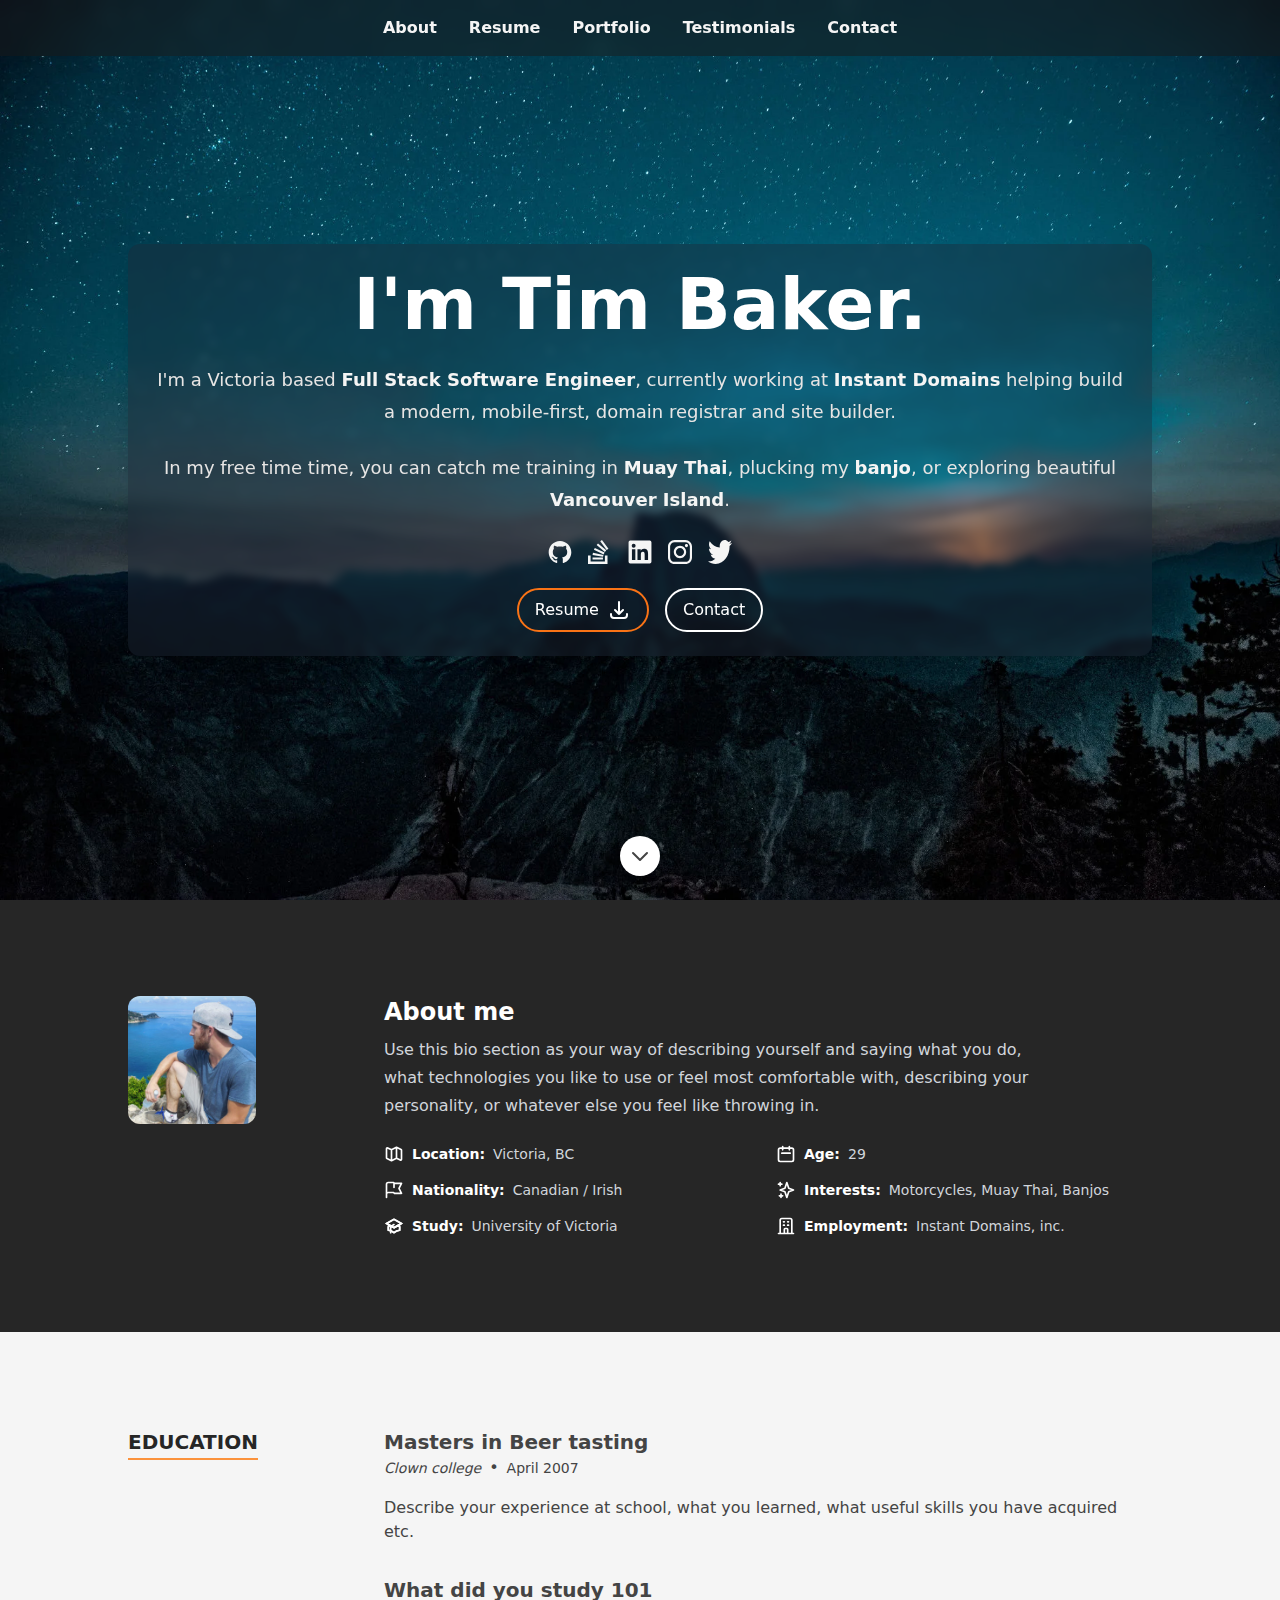
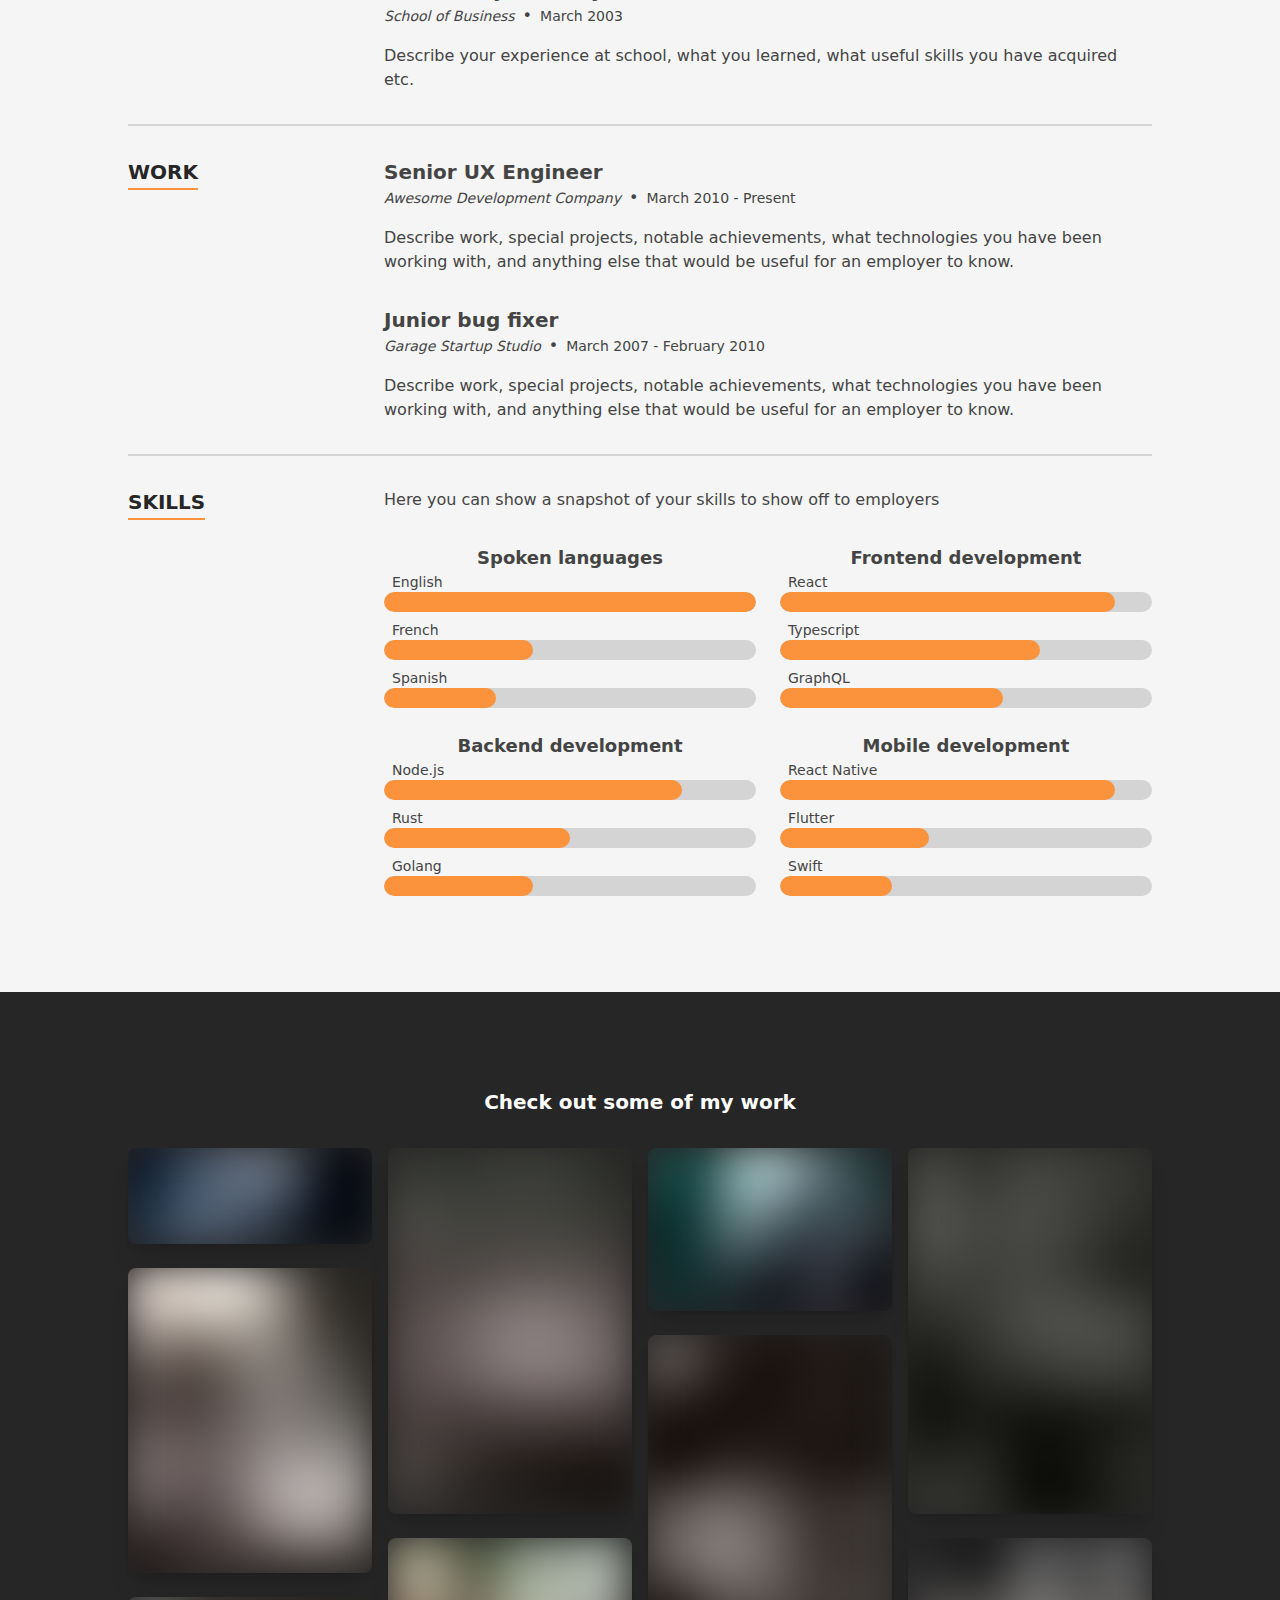
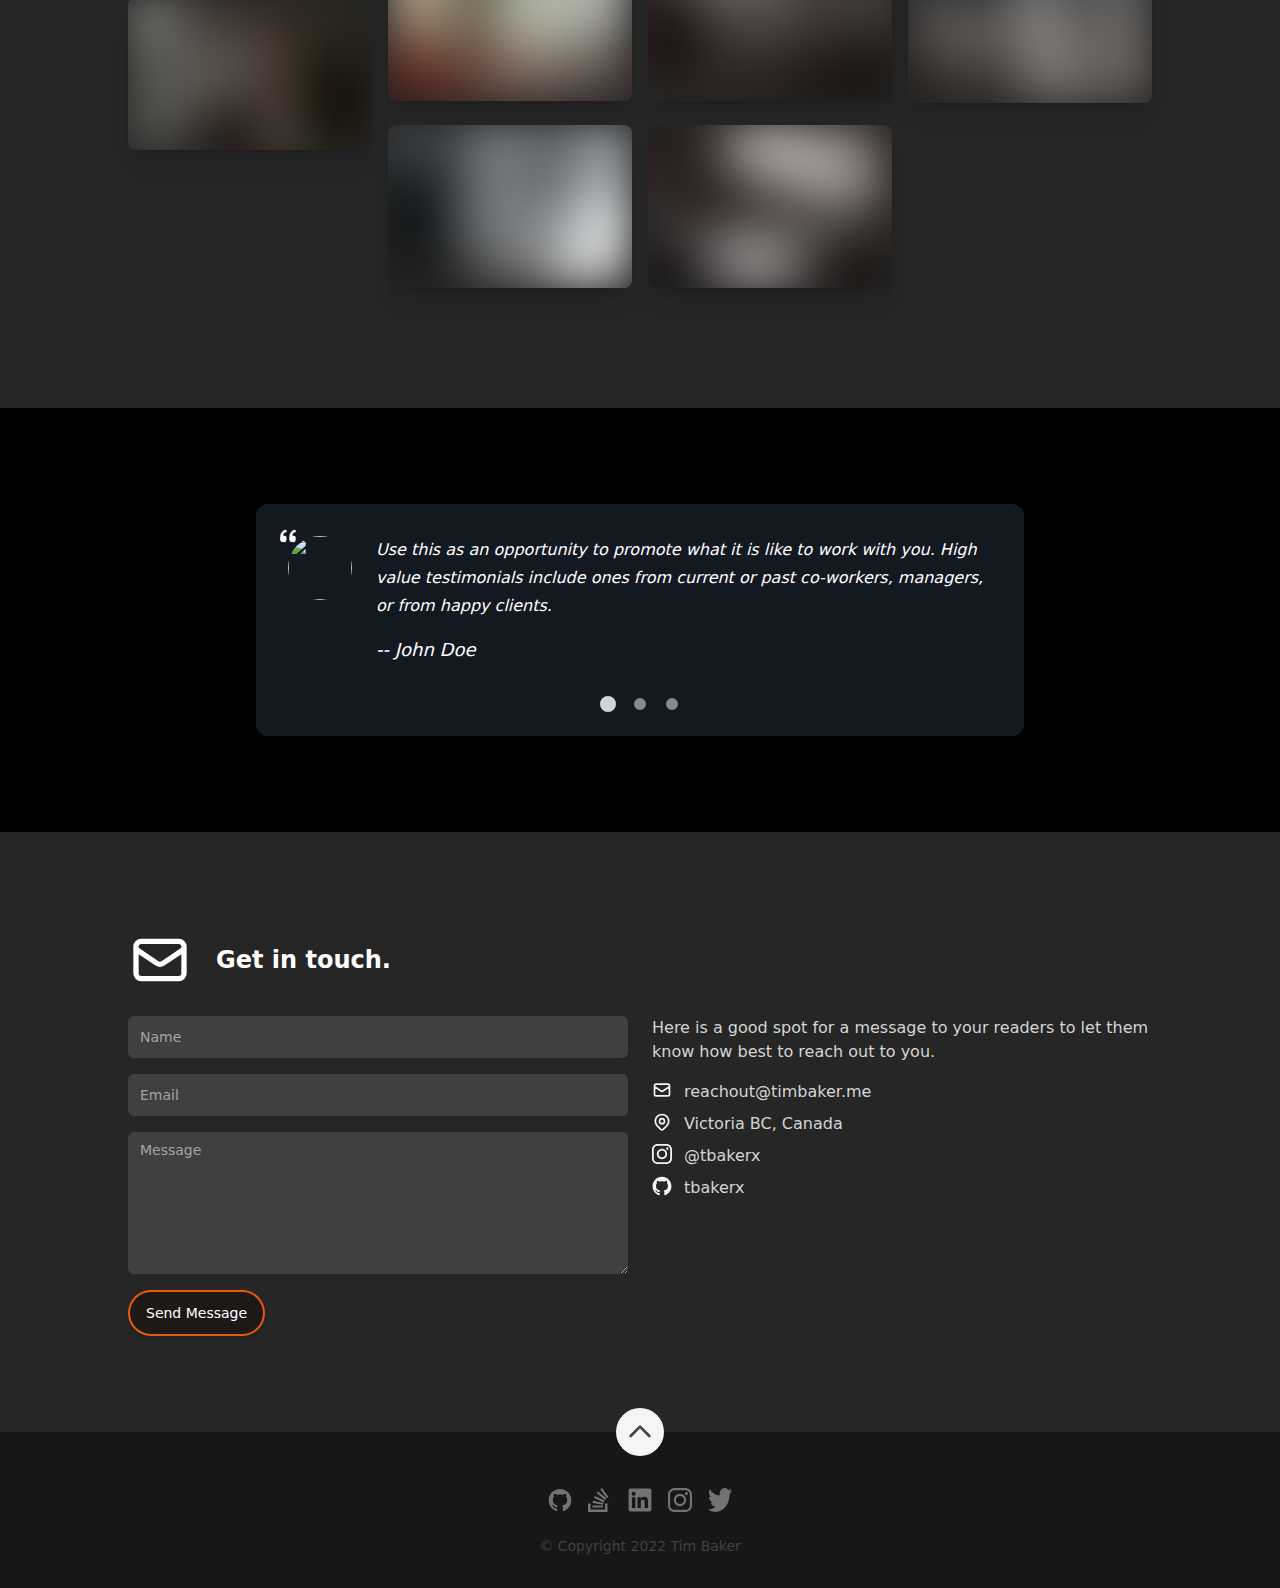
==== commit a6d66837: "Updates" ====
--- a/index.html
+++ b/index.html
@@ -1,3 +1,3 @@
-<!DOCTYPE html><html lang="en"><head><meta charSet="utf-8"/><meta name="viewport" content="width=device-width"/><title>React Resume Template</title><meta content="Example site built with Tim Baker&#x27;s react resume template" name="description"/><link href="https://reactresume.com/" rel="canonical"/><link href="/favicon.ico" rel="icon" sizes="any"/><link href="/icon.svg" rel="icon" type="image/svg+xml"/><link href="/apple-touch-icon.png" rel="apple-touch-icon"/><link href="/site.webmanifest" rel="manifest"/><meta content="React Resume Template" property="og:title"/><meta content="Example site built with Tim Baker&#x27;s react resume template" property="og:description"/><meta content="https://reactresume.com/" property="og:url"/><meta content="React Resume Template" name="twitter:title"/><meta content="Example site built with Tim Baker&#x27;s react resume template" name="twitter:description"/><link rel="preload" as="image" imageSrcSet="/_next/image?url=%2F_next%2Fstatic%2Fmedia%2Fheader-background.371f2b47.webp&amp;w=640&amp;q=75 640w, /_next/image?url=%2F_next%2Fstatic%2Fmedia%2Fheader-background.371f2b47.webp&amp;w=750&amp;q=75 750w, /_next/image?url=%2F_next%2Fstatic%2Fmedia%2Fheader-background.371f2b47.webp&amp;w=828&amp;q=75 828w, /_next/image?url=%2F_next%2Fstatic%2Fmedia%2Fheader-background.371f2b47.webp&amp;w=1080&amp;q=75 1080w, /_next/image?url=%2F_next%2Fstatic%2Fmedia%2Fheader-background.371f2b47.webp&amp;w=1200&amp;q=75 1200w, /_next/image?url=%2F_next%2Fstatic%2Fmedia%2Fheader-background.371f2b47.webp&amp;w=1920&amp;q=75 1920w, /_next/image?url=%2F_next%2Fstatic%2Fmedia%2Fheader-background.371f2b47.webp&amp;w=2048&amp;q=75 2048w, /_next/image?url=%2F_next%2Fstatic%2Fmedia%2Fheader-background.371f2b47.webp&amp;w=3840&amp;q=75 3840w" imageSizes="100vw"/><meta name="next-head-count" content="15"/><meta charSet="utf-8"/><meta content="notranslate" name="google"/><link rel="preload" href="/_next/static/css/f07c0e2c4a68bc25.css" as="style"/><link rel="stylesheet" href="/_next/static/css/f07c0e2c4a68bc25.css" data-n-g=""/><noscript data-n-css=""></noscript><script defer="" nomodule="" src="/_next/static/chunks/polyfills-0d1b80a048d4787e.js"></script><script src="/_next/static/chunks/webpack-3d0ab585fbb81f53.js" defer=""></script><script src="/_next/static/chunks/framework-ae4f43955bfa5ddc.js" defer=""></script><script src="/_next/static/chunks/main-1ab6d2778152c4f4.js" defer=""></script><script src="/_next/static/chunks/pages/_app-5781636d55508003.js" defer=""></script><script src="/_next/static/chunks/249-60e6759983c4632a.js" defer=""></script><script src="/_next/static/chunks/pages/index-84028a7018a12724.js" defer=""></script><script src="/_next/static/VZ1lldsgpnIu9frSpyAGK/_buildManifest.js" defer=""></script><script src="/_next/static/VZ1lldsgpnIu9frSpyAGK/_ssgManifest.js" defer=""></script></head><body class="bg-black"><div id="__next"><section class="" id="hero"><div class=""><div class="relative flex h-screen w-screen items-center justify-center"><span style="box-sizing:border-box;display:block;overflow:hidden;width:initial;height:initial;background:none;opacity:1;border:0;margin:0;padding:0;position:absolute;top:0;left:0;bottom:0;right:0"><img alt="I&#x27;m Tim Baker.-image" sizes="100vw" srcSet="/_next/image?url=%2F_next%2Fstatic%2Fmedia%2Fheader-background.371f2b47.webp&amp;w=640&amp;q=75 640w, /_next/image?url=%2F_next%2Fstatic%2Fmedia%2Fheader-background.371f2b47.webp&amp;w=750&amp;q=75 750w, /_next/image?url=%2F_next%2Fstatic%2Fmedia%2Fheader-background.371f2b47.webp&amp;w=828&amp;q=75 828w, /_next/image?url=%2F_next%2Fstatic%2Fmedia%2Fheader-background.371f2b47.webp&amp;w=1080&amp;q=75 1080w, /_next/image?url=%2F_next%2Fstatic%2Fmedia%2Fheader-background.371f2b47.webp&amp;w=1200&amp;q=75 1200w, /_next/image?url=%2F_next%2Fstatic%2Fmedia%2Fheader-background.371f2b47.webp&amp;w=1920&amp;q=75 1920w, /_next/image?url=%2F_next%2Fstatic%2Fmedia%2Fheader-background.371f2b47.webp&amp;w=2048&amp;q=75 2048w, /_next/image?url=%2F_next%2Fstatic%2Fmedia%2Fheader-background.371f2b47.webp&amp;w=3840&amp;q=75 3840w" src="/_next/image?url=%2F_next%2Fstatic%2Fmedia%2Fheader-background.371f2b47.webp&amp;w=3840&amp;q=75" decoding="async" data-nimg="fill" class="absolute z-0" style="position:absolute;top:0;left:0;bottom:0;right:0;box-sizing:border-box;padding:0;border:none;margin:auto;display:block;width:0;height:0;min-width:100%;max-width:100%;min-height:100%;max-height:100%;object-fit:cover;background-size:cover;background-position:0% 0%;filter:blur(20px);background-image:url(&quot;[data-uri]&quot;)"/><noscript><img alt="I&#x27;m Tim Baker.-image" sizes="100vw" srcSet="/_next/image?url=%2F_next%2Fstatic%2Fmedia%2Fheader-background.371f2b47.webp&amp;w=640&amp;q=75 640w, /_next/image?url=%2F_next%2Fstatic%2Fmedia%2Fheader-background.371f2b47.webp&amp;w=750&amp;q=75 750w, /_next/image?url=%2F_next%2Fstatic%2Fmedia%2Fheader-background.371f2b47.webp&amp;w=828&amp;q=75 828w, /_next/image?url=%2F_next%2Fstatic%2Fmedia%2Fheader-background.371f2b47.webp&amp;w=1080&amp;q=75 1080w, /_next/image?url=%2F_next%2Fstatic%2Fmedia%2Fheader-background.371f2b47.webp&amp;w=1200&amp;q=75 1200w, /_next/image?url=%2F_next%2Fstatic%2Fmedia%2Fheader-background.371f2b47.webp&amp;w=1920&amp;q=75 1920w, /_next/image?url=%2F_next%2Fstatic%2Fmedia%2Fheader-background.371f2b47.webp&amp;w=2048&amp;q=75 2048w, /_next/image?url=%2F_next%2Fstatic%2Fmedia%2Fheader-background.371f2b47.webp&amp;w=3840&amp;q=75 3840w" src="/_next/image?url=%2F_next%2Fstatic%2Fmedia%2Fheader-background.371f2b47.webp&amp;w=3840&amp;q=75" decoding="async" data-nimg="fill" style="position:absolute;top:0;left:0;bottom:0;right:0;box-sizing:border-box;padding:0;border:none;margin:auto;display:block;width:0;height:0;min-width:100%;max-width:100%;min-height:100%;max-height:100%;object-fit:cover" class="absolute z-0"/></noscript></span><div class="z-10 max-w-screen-lg px-4 lg:px-0"><div class="flex flex-col items-center gap-y-6 rounded-xl bg-gray-800/40 p-6 text-center shadow-lg backdrop-blur-sm"><h1 class="text-4xl font-bold text-white sm:text-5xl lg:text-7xl">I&#x27;m Tim Baker.</h1><p class="prose-sm text-stone-200 sm:prose-base lg:prose-lg">I&#x27;m a Victoria based <strong class="text-stone-100">Full Stack Software Engineer</strong>, currently working at <strong class="text-stone-100">Instant Domains</strong> helping build a modern, mobile-first, domain registrar and site builder.</p><p class="prose-sm text-stone-200 sm:prose-base lg:prose-lg">In my free time time, you can catch me training in <strong class="text-stone-100">Muay Thai</strong>, plucking my <strong class="text-stone-100">banjo</strong>, or exploring beautiful<!-- --> <strong class="text-stone-100">Vancouver Island</strong>.</p><div class="flex gap-x-4 text-neutral-100"><a aria-label="Github" class="-m-1.5 rounded-md p-1.5 transition-all duration-300 hover:text-orange-500 focus:outline-none focus:ring-2 focus:ring-orange-500 sm:-m-3 sm:p-3" href="https://github.com/tbakerx"><svg class="h-5 w-5 align-baseline sm:h-6 sm:w-6" fill="currentColor" viewBox="0 0 128 128" width="128" xmlns="http://www.w3.org/2000/svg"><path clip-rule="evenodd" d="M64 5.103c-33.347 0-60.388 27.035-60.388 60.388 0 26.682 17.303 49.317 41.297 57.303 3.017.56 4.125-1.31 4.125-2.905 0-1.44-.056-6.197-.082-11.243-16.8 3.653-20.345-7.125-20.345-7.125-2.747-6.98-6.705-8.836-6.705-8.836-5.48-3.748.413-3.67.413-3.67 6.063.425 9.257 6.223 9.257 6.223 5.386 9.23 14.127 6.562 17.573 5.02.542-3.903 2.107-6.568 3.834-8.076-13.413-1.525-27.514-6.704-27.514-29.843 0-6.593 2.36-11.98 6.223-16.21-.628-1.52-2.695-7.662.584-15.98 0 0 5.07-1.623 16.61 6.19C53.7 35 58.867 34.327 64 34.304c5.13.023 10.3.694 15.127 2.033 11.526-7.813 16.59-6.19 16.59-6.19 3.287 8.317 1.22 14.46.593 15.98 3.872 4.23 6.215 9.617 6.215 16.21 0 23.194-14.127 28.3-27.574 29.796 2.167 1.874 4.097 5.55 4.097 11.183 0 8.08-.07 14.583-.07 16.572 0 1.607 1.088 3.49 4.148 2.897 23.98-7.994 41.263-30.622 41.263-57.294C124.388 32.14 97.35 5.104 64 5.104z" fill-rule="evenodd"></path><path d="M26.484 91.806c-.133.3-.605.39-1.035.185-.44-.196-.685-.605-.543-.906.13-.31.603-.395 1.04-.188.44.197.69.61.537.91zm2.446 2.729c-.287.267-.85.143-1.232-.28-.396-.42-.47-.983-.177-1.254.298-.266.844-.14 1.24.28.394.426.472.984.17 1.255zM31.312 98.012c-.37.258-.976.017-1.35-.52-.37-.538-.37-1.183.01-1.44.373-.258.97-.025 1.35.507.368.545.368 1.19-.01 1.452zm3.261 3.361c-.33.365-1.036.267-1.552-.23-.527-.487-.674-1.18-.343-1.544.336-.366 1.045-.264 1.564.23.527.486.686 1.18.333 1.543zm4.5 1.951c-.147.473-.825.688-1.51.486-.683-.207-1.13-.76-.99-1.238.14-.477.823-.7 1.512-.485.683.206 1.13.756.988 1.237zm4.943.361c.017.498-.563.91-1.28.92-.723.017-1.308-.387-1.315-.877 0-.503.568-.91 1.29-.924.717-.013 1.306.387 1.306.88zm4.598-.782c.086.485-.413.984-1.126 1.117-.7.13-1.35-.172-1.44-.653-.086-.498.422-.997 1.122-1.126.714-.123 1.354.17 1.444.663zm0 0"></path></svg></a><a aria-label="Stack Overflow" class="-m-1.5 rounded-md p-1.5 transition-all duration-300 hover:text-orange-500 focus:outline-none focus:ring-2 focus:ring-orange-500 sm:-m-3 sm:p-3" href="https://stackoverflow.com/users/8553186/tim-baker"><svg class="h-5 w-5 align-baseline sm:h-6 sm:w-6" fill="currentColor" viewBox="0 0 128 128" width="128" xmlns="http://www.w3.org/2000/svg"><path d="M90.1875 114.162V83.027H104.062V128H0V83.027H13.875V114.162H90.1875Z" fill="currentColor"></path><path d="M74.5781 0L65.2125 6.91892L99.5531 52.9297L108.919 46.0108L74.5781 0ZM90.1875 63.6541L46.1344 26.9838L53.4187 18.3351L97.4719 55.0054L90.1875 63.6541ZM31.5656 52.5838L83.5969 76.8L88.4531 66.4216L36.4219 42.2054L31.5656 52.5838ZM80.1281 89.9114L82.4869 79.706L26.64 68.1168L24.2812 79.5676L80.1281 89.9114V89.9114ZM79.7812 103.784H24.2812V93.4054H79.7812V103.784Z" fill="currentColor"></path></svg></a><a aria-label="LinkedIn" class="-m-1.5 rounded-md p-1.5 transition-all duration-300 hover:text-orange-500 focus:outline-none focus:ring-2 focus:ring-orange-500 sm:-m-3 sm:p-3" href="https://www.linkedin.com/in/timbakerx/"><svg class="h-5 w-5 align-baseline sm:h-6 sm:w-6" fill="currentColor" viewBox="0 0 128 128" width="128" xmlns="http://www.w3.org/2000/svg"><path d="M116 3H12a8.91 8.91 0 00-9 8.8v104.42a8.91 8.91 0 009 8.78h104a8.93 8.93 0 009-8.81V11.77A8.93 8.93 0 00116 3zM39.17 107H21.06V48.73h18.11zm-9-66.21a10.5 10.5 0 1110.49-10.5 10.5 10.5 0 01-10.54 10.48zM107 107H88.89V78.65c0-6.75-.12-15.44-9.41-15.44s-10.87 7.36-10.87 15V107H50.53V48.73h17.36v8h.24c2.42-4.58 8.32-9.41 17.13-9.41C103.6 47.28 107 59.35 107 75z" fill="currentColor"></path></svg></a><a aria-label="Instagram" class="-m-1.5 rounded-md p-1.5 transition-all duration-300 hover:text-orange-500 focus:outline-none focus:ring-2 focus:ring-orange-500 sm:-m-3 sm:p-3" href="https://www.instagram.com/tbakerx/"><svg class="h-5 w-5 align-baseline sm:h-6 sm:w-6" fill="currentColor" viewBox="0 0 128 128" width="128" xmlns="http://www.w3.org/2000/svg"><path d="M92.6759 0H35.3226C15.8457 0 0 15.8465 0 35.3234V92.6766C0 112.154 15.8457 128 35.3226 128H92.6759C112.154 128 128 112.154 128 92.6766V35.3234C128.001 15.8465 112.154 0 92.6759 0ZM116.644 92.6766C116.644 105.892 105.892 116.643 92.6766 116.643H35.3226C22.1079 116.644 11.3568 105.892 11.3568 92.6766V35.3234C11.3568 22.1086 22.1079 11.3568 35.3226 11.3568H92.6759C105.891 11.3568 116.643 22.1086 116.643 35.3234V92.6766H116.644Z" fill="currentColor"></path><path d="M64 31.0191C45.8133 31.0191 31.0176 45.8147 31.0176 64.0015C31.0176 82.1875 45.8133 96.9823 64 96.9823C82.1867 96.9823 96.9824 82.1875 96.9824 64.0015C96.9824 45.8147 82.1867 31.0191 64 31.0191ZM64 85.6248C52.0761 85.6248 42.3744 75.9246 42.3744 64.0007C42.3744 52.0761 52.0754 42.3751 64 42.3751C75.9246 42.3751 85.6256 52.0761 85.6256 64.0007C85.6256 75.9246 75.9239 85.6248 64 85.6248Z" fill="currentColor"></path><path d="M98.3656 21.3893C96.1775 21.3893 94.0281 22.2752 92.4828 23.8273C90.9299 25.3718 90.0373 27.522 90.0373 29.7176C90.0373 31.9065 90.9307 34.0559 92.4828 35.608C94.0273 37.1526 96.1775 38.046 98.3656 38.046C100.561 38.046 102.704 37.1526 104.256 35.608C105.808 34.0559 106.694 31.9057 106.694 29.7176C106.694 27.522 105.808 25.3718 104.256 23.8273C102.711 22.2752 100.561 21.3893 98.3656 21.3893Z" fill="currentColor"></path></svg></a><a aria-label="Twitter" class="-m-1.5 rounded-md p-1.5 transition-all duration-300 hover:text-orange-500 focus:outline-none focus:ring-2 focus:ring-orange-500 sm:-m-3 sm:p-3" href="https://twitter.com/TimBakerx"><svg class="h-5 w-5 align-baseline sm:h-6 sm:w-6" fill="currentColor" viewBox="0 0 128 128" width="128" xmlns="http://www.w3.org/2000/svg"><path d="M40.254 127.637c48.305 0 74.719-48.957 74.719-91.403 0-1.39 0-2.777-.075-4.156 5.141-4.547 9.579-10.18 13.102-16.633-4.79 2.602-9.871 4.305-15.078 5.063 5.48-4.02 9.582-10.336 11.539-17.774-5.156 3.743-10.797 6.38-16.68 7.801-8.136-10.586-21.07-13.18-31.547-6.32-10.472 6.86-15.882 21.46-13.199 35.617C41.922 38.539 22.246 26.336 8.915 6.27 1.933 20.94 5.487 39.723 17.022 49.16c-4.148-.172-8.207-1.555-11.832-4.031v.41c0 15.273 8.786 28.438 21.02 31.492a21.596 21.596 0 01-11.863.543c3.437 13.094 13.297 22.07 24.535 22.328-9.305 8.918-20.793 13.75-32.617 13.72-2.094 0-4.188-.15-6.266-.446 12.008 9.433 25.98 14.441 40.254 14.422" fill="currentColor"></path></svg></a></div><div class="flex w-full justify-center gap-x-4"><a class="flex gap-x-2 rounded-full border-2 bg-none py-2 px-4 text-sm font-medium text-white ring-offset-gray-700/80 hover:bg-gray-700/80 focus:outline-none focus:ring-2 focus:ring-offset-2 sm:text-base border-orange-500 ring-orange-500" href="/assets/resume.pdf">Resume<svg xmlns="http://www.w3.org/2000/svg" fill="none" viewBox="0 0 24 24" stroke-width="2" stroke="currentColor" aria-hidden="true" class="h-5 w-5 text-white sm:h-6 sm:w-6"><path stroke-linecap="round" stroke-linejoin="round" d="M4 16v1a3 3 0 003 3h10a3 3 0 003-3v-1m-4-4l-4 4m0 0l-4-4m4 4V4"></path></svg></a><a class="flex gap-x-2 rounded-full border-2 bg-none py-2 px-4 text-sm font-medium text-white ring-offset-gray-700/80 hover:bg-gray-700/80 focus:outline-none focus:ring-2 focus:ring-offset-2 sm:text-base border-white ring-white" href="#contact">Contact</a></div></div></div><div class="absolute inset-x-0 bottom-6 flex justify-center"><a class="rounded-full bg-white p-1 ring-white ring-offset-2 ring-offset-gray-700/80 focus:outline-none focus:ring-2 sm:p-2" href="/#about"><svg xmlns="http://www.w3.org/2000/svg" fill="none" viewBox="0 0 24 24" stroke-width="2" stroke="currentColor" aria-hidden="true" class="h-5 w-5 bg-transparent sm:h-6 sm:w-6"><path stroke-linecap="round" stroke-linejoin="round" d="M19 9l-7 7-7-7"></path></svg></a></div></div></div></section><section class="bg-neutral-800 px-4 py-16 md:py-24 lg:px-8" id="about"><div class="mx-auto max-w-screen-lg"><div class="grid grid-cols-1 gap-y-4 md:grid-cols-4"><div class="col-span-1 flex justify-center md:justify-start"><div class="relative h-24 w-24 overflow-hidden rounded-xl md:h-32 md:w-32"><span style="box-sizing:border-box;display:block;overflow:hidden;width:initial;height:initial;background:none;opacity:1;border:0;margin:0;padding:0;position:absolute;top:0;left:0;bottom:0;right:0"><img alt="about-me-image" src="[data-uri]" decoding="async" data-nimg="fill" style="position:absolute;top:0;left:0;bottom:0;right:0;box-sizing:border-box;padding:0;border:none;margin:auto;display:block;width:0;height:0;min-width:100%;max-width:100%;min-height:100%;max-height:100%;object-fit:cover"/><noscript><img alt="about-me-image" sizes="100vw" srcSet="/_next/image?url=%2F_next%2Fstatic%2Fmedia%2Fprofilepic.80e868bc.jpg&amp;w=640&amp;q=75 640w, /_next/image?url=%2F_next%2Fstatic%2Fmedia%2Fprofilepic.80e868bc.jpg&amp;w=750&amp;q=75 750w, /_next/image?url=%2F_next%2Fstatic%2Fmedia%2Fprofilepic.80e868bc.jpg&amp;w=828&amp;q=75 828w, /_next/image?url=%2F_next%2Fstatic%2Fmedia%2Fprofilepic.80e868bc.jpg&amp;w=1080&amp;q=75 1080w, /_next/image?url=%2F_next%2Fstatic%2Fmedia%2Fprofilepic.80e868bc.jpg&amp;w=1200&amp;q=75 1200w, /_next/image?url=%2F_next%2Fstatic%2Fmedia%2Fprofilepic.80e868bc.jpg&amp;w=1920&amp;q=75 1920w, /_next/image?url=%2F_next%2Fstatic%2Fmedia%2Fprofilepic.80e868bc.jpg&amp;w=2048&amp;q=75 2048w, /_next/image?url=%2F_next%2Fstatic%2Fmedia%2Fprofilepic.80e868bc.jpg&amp;w=3840&amp;q=75 3840w" src="/_next/image?url=%2F_next%2Fstatic%2Fmedia%2Fprofilepic.80e868bc.jpg&amp;w=3840&amp;q=75" decoding="async" data-nimg="fill" style="position:absolute;top:0;left:0;bottom:0;right:0;box-sizing:border-box;padding:0;border:none;margin:auto;display:block;width:0;height:0;min-width:100%;max-width:100%;min-height:100%;max-height:100%;object-fit:cover" loading="lazy"/></noscript></span></div></div><div class="col-span-1 flex flex-col gap-y-6 md:col-span-3"><div class="flex flex-col gap-y-2"><h2 class="text-2xl font-bold text-white">About me</h2><p class="prose prose-sm text-gray-300 sm:prose-base">Use this bio section as your way of describing yourself and saying what you do, what technologies you like
+<!DOCTYPE html><html lang="en"><head><meta charSet="utf-8"/><meta name="viewport" content="width=device-width"/><title>React Resume Template</title><meta content="Example site built with Tim Baker&#x27;s react resume template" name="description"/><link href="https://reactresume.com/" rel="canonical"/><link href="/favicon.ico" rel="icon" sizes="any"/><link href="/icon.svg" rel="icon" type="image/svg+xml"/><link href="/apple-touch-icon.png" rel="apple-touch-icon"/><link href="/site.webmanifest" rel="manifest"/><meta content="React Resume Template" property="og:title"/><meta content="Example site built with Tim Baker&#x27;s react resume template" property="og:description"/><meta content="https://reactresume.com/" property="og:url"/><meta content="React Resume Template" name="twitter:title"/><meta content="Example site built with Tim Baker&#x27;s react resume template" name="twitter:description"/><link rel="preload" as="image" imageSrcSet="_next/static/media/header-background.371f2b47.webp?imwidth=640 640w, _next/static/media/header-background.371f2b47.webp?imwidth=750 750w, _next/static/media/header-background.371f2b47.webp?imwidth=828 828w, _next/static/media/header-background.371f2b47.webp?imwidth=1080 1080w, _next/static/media/header-background.371f2b47.webp?imwidth=1200 1200w, _next/static/media/header-background.371f2b47.webp?imwidth=1920 1920w, _next/static/media/header-background.371f2b47.webp?imwidth=2048 2048w, _next/static/media/header-background.371f2b47.webp?imwidth=3840 3840w" imageSizes="100vw"/><meta name="next-head-count" content="15"/><meta charSet="utf-8"/><meta content="notranslate" name="google"/><link rel="preload" href="/_next/static/css/f07c0e2c4a68bc25.css" as="style"/><link rel="stylesheet" href="/_next/static/css/f07c0e2c4a68bc25.css" data-n-g=""/><noscript data-n-css=""></noscript><script defer="" nomodule="" src="/_next/static/chunks/polyfills-0d1b80a048d4787e.js"></script><script src="/_next/static/chunks/webpack-3d0ab585fbb81f53.js" defer=""></script><script src="/_next/static/chunks/framework-ae4f43955bfa5ddc.js" defer=""></script><script src="/_next/static/chunks/main-63035a7559335558.js" defer=""></script><script src="/_next/static/chunks/pages/_app-5781636d55508003.js" defer=""></script><script src="/_next/static/chunks/249-f0aacd6fbc7965e4.js" defer=""></script><script src="/_next/static/chunks/pages/index-84028a7018a12724.js" defer=""></script><script src="/_next/static/EHXBLyTmDoRbOQACbB3rP/_buildManifest.js" defer=""></script><script src="/_next/static/EHXBLyTmDoRbOQACbB3rP/_ssgManifest.js" defer=""></script></head><body class="bg-black"><div id="__next"><section class="" id="hero"><div class=""><div class="relative flex h-screen w-screen items-center justify-center"><span style="box-sizing:border-box;display:block;overflow:hidden;width:initial;height:initial;background:none;opacity:1;border:0;margin:0;padding:0;position:absolute;top:0;left:0;bottom:0;right:0"><img alt="I&#x27;m Tim Baker.-image" sizes="100vw" srcSet="_next/static/media/header-background.371f2b47.webp?imwidth=640 640w, _next/static/media/header-background.371f2b47.webp?imwidth=750 750w, _next/static/media/header-background.371f2b47.webp?imwidth=828 828w, _next/static/media/header-background.371f2b47.webp?imwidth=1080 1080w, _next/static/media/header-background.371f2b47.webp?imwidth=1200 1200w, _next/static/media/header-background.371f2b47.webp?imwidth=1920 1920w, _next/static/media/header-background.371f2b47.webp?imwidth=2048 2048w, _next/static/media/header-background.371f2b47.webp?imwidth=3840 3840w" src="_next/static/media/header-background.371f2b47.webp?imwidth=3840" decoding="async" data-nimg="fill" class="absolute z-0" style="position:absolute;top:0;left:0;bottom:0;right:0;box-sizing:border-box;padding:0;border:none;margin:auto;display:block;width:0;height:0;min-width:100%;max-width:100%;min-height:100%;max-height:100%;object-fit:cover;background-size:cover;background-position:0% 0%;filter:blur(20px);background-image:url(&quot;[data-uri]&quot;)"/><noscript><img alt="I&#x27;m Tim Baker.-image" sizes="100vw" srcSet="_next/static/media/header-background.371f2b47.webp?imwidth=640 640w, _next/static/media/header-background.371f2b47.webp?imwidth=750 750w, _next/static/media/header-background.371f2b47.webp?imwidth=828 828w, _next/static/media/header-background.371f2b47.webp?imwidth=1080 1080w, _next/static/media/header-background.371f2b47.webp?imwidth=1200 1200w, _next/static/media/header-background.371f2b47.webp?imwidth=1920 1920w, _next/static/media/header-background.371f2b47.webp?imwidth=2048 2048w, _next/static/media/header-background.371f2b47.webp?imwidth=3840 3840w" src="_next/static/media/header-background.371f2b47.webp?imwidth=3840" decoding="async" data-nimg="fill" style="position:absolute;top:0;left:0;bottom:0;right:0;box-sizing:border-box;padding:0;border:none;margin:auto;display:block;width:0;height:0;min-width:100%;max-width:100%;min-height:100%;max-height:100%;object-fit:cover" class="absolute z-0"/></noscript></span><div class="z-10 max-w-screen-lg px-4 lg:px-0"><div class="flex flex-col items-center gap-y-6 rounded-xl bg-gray-800/40 p-6 text-center shadow-lg backdrop-blur-sm"><h1 class="text-4xl font-bold text-white sm:text-5xl lg:text-7xl">I&#x27;m Tim Baker.</h1><p class="prose-sm text-stone-200 sm:prose-base lg:prose-lg">I&#x27;m a Victoria based <strong class="text-stone-100">Full Stack Software Engineer</strong>, currently working at <strong class="text-stone-100">Instant Domains</strong> helping build a modern, mobile-first, domain registrar and site builder.</p><p class="prose-sm text-stone-200 sm:prose-base lg:prose-lg">In my free time time, you can catch me training in <strong class="text-stone-100">Muay Thai</strong>, plucking my <strong class="text-stone-100">banjo</strong>, or exploring beautiful<!-- --> <strong class="text-stone-100">Vancouver Island</strong>.</p><div class="flex gap-x-4 text-neutral-100"><a aria-label="Github" class="-m-1.5 rounded-md p-1.5 transition-all duration-300 hover:text-orange-500 focus:outline-none focus:ring-2 focus:ring-orange-500 sm:-m-3 sm:p-3" href="https://github.com/tbakerx"><svg class="h-5 w-5 align-baseline sm:h-6 sm:w-6" fill="currentColor" viewBox="0 0 128 128" width="128" xmlns="http://www.w3.org/2000/svg"><path clip-rule="evenodd" d="M64 5.103c-33.347 0-60.388 27.035-60.388 60.388 0 26.682 17.303 49.317 41.297 57.303 3.017.56 4.125-1.31 4.125-2.905 0-1.44-.056-6.197-.082-11.243-16.8 3.653-20.345-7.125-20.345-7.125-2.747-6.98-6.705-8.836-6.705-8.836-5.48-3.748.413-3.67.413-3.67 6.063.425 9.257 6.223 9.257 6.223 5.386 9.23 14.127 6.562 17.573 5.02.542-3.903 2.107-6.568 3.834-8.076-13.413-1.525-27.514-6.704-27.514-29.843 0-6.593 2.36-11.98 6.223-16.21-.628-1.52-2.695-7.662.584-15.98 0 0 5.07-1.623 16.61 6.19C53.7 35 58.867 34.327 64 34.304c5.13.023 10.3.694 15.127 2.033 11.526-7.813 16.59-6.19 16.59-6.19 3.287 8.317 1.22 14.46.593 15.98 3.872 4.23 6.215 9.617 6.215 16.21 0 23.194-14.127 28.3-27.574 29.796 2.167 1.874 4.097 5.55 4.097 11.183 0 8.08-.07 14.583-.07 16.572 0 1.607 1.088 3.49 4.148 2.897 23.98-7.994 41.263-30.622 41.263-57.294C124.388 32.14 97.35 5.104 64 5.104z" fill-rule="evenodd"></path><path d="M26.484 91.806c-.133.3-.605.39-1.035.185-.44-.196-.685-.605-.543-.906.13-.31.603-.395 1.04-.188.44.197.69.61.537.91zm2.446 2.729c-.287.267-.85.143-1.232-.28-.396-.42-.47-.983-.177-1.254.298-.266.844-.14 1.24.28.394.426.472.984.17 1.255zM31.312 98.012c-.37.258-.976.017-1.35-.52-.37-.538-.37-1.183.01-1.44.373-.258.97-.025 1.35.507.368.545.368 1.19-.01 1.452zm3.261 3.361c-.33.365-1.036.267-1.552-.23-.527-.487-.674-1.18-.343-1.544.336-.366 1.045-.264 1.564.23.527.486.686 1.18.333 1.543zm4.5 1.951c-.147.473-.825.688-1.51.486-.683-.207-1.13-.76-.99-1.238.14-.477.823-.7 1.512-.485.683.206 1.13.756.988 1.237zm4.943.361c.017.498-.563.91-1.28.92-.723.017-1.308-.387-1.315-.877 0-.503.568-.91 1.29-.924.717-.013 1.306.387 1.306.88zm4.598-.782c.086.485-.413.984-1.126 1.117-.7.13-1.35-.172-1.44-.653-.086-.498.422-.997 1.122-1.126.714-.123 1.354.17 1.444.663zm0 0"></path></svg></a><a aria-label="Stack Overflow" class="-m-1.5 rounded-md p-1.5 transition-all duration-300 hover:text-orange-500 focus:outline-none focus:ring-2 focus:ring-orange-500 sm:-m-3 sm:p-3" href="https://stackoverflow.com/users/8553186/tim-baker"><svg class="h-5 w-5 align-baseline sm:h-6 sm:w-6" fill="currentColor" viewBox="0 0 128 128" width="128" xmlns="http://www.w3.org/2000/svg"><path d="M90.1875 114.162V83.027H104.062V128H0V83.027H13.875V114.162H90.1875Z" fill="currentColor"></path><path d="M74.5781 0L65.2125 6.91892L99.5531 52.9297L108.919 46.0108L74.5781 0ZM90.1875 63.6541L46.1344 26.9838L53.4187 18.3351L97.4719 55.0054L90.1875 63.6541ZM31.5656 52.5838L83.5969 76.8L88.4531 66.4216L36.4219 42.2054L31.5656 52.5838ZM80.1281 89.9114L82.4869 79.706L26.64 68.1168L24.2812 79.5676L80.1281 89.9114V89.9114ZM79.7812 103.784H24.2812V93.4054H79.7812V103.784Z" fill="currentColor"></path></svg></a><a aria-label="LinkedIn" class="-m-1.5 rounded-md p-1.5 transition-all duration-300 hover:text-orange-500 focus:outline-none focus:ring-2 focus:ring-orange-500 sm:-m-3 sm:p-3" href="https://www.linkedin.com/in/timbakerx/"><svg class="h-5 w-5 align-baseline sm:h-6 sm:w-6" fill="currentColor" viewBox="0 0 128 128" width="128" xmlns="http://www.w3.org/2000/svg"><path d="M116 3H12a8.91 8.91 0 00-9 8.8v104.42a8.91 8.91 0 009 8.78h104a8.93 8.93 0 009-8.81V11.77A8.93 8.93 0 00116 3zM39.17 107H21.06V48.73h18.11zm-9-66.21a10.5 10.5 0 1110.49-10.5 10.5 10.5 0 01-10.54 10.48zM107 107H88.89V78.65c0-6.75-.12-15.44-9.41-15.44s-10.87 7.36-10.87 15V107H50.53V48.73h17.36v8h.24c2.42-4.58 8.32-9.41 17.13-9.41C103.6 47.28 107 59.35 107 75z" fill="currentColor"></path></svg></a><a aria-label="Instagram" class="-m-1.5 rounded-md p-1.5 transition-all duration-300 hover:text-orange-500 focus:outline-none focus:ring-2 focus:ring-orange-500 sm:-m-3 sm:p-3" href="https://www.instagram.com/tbakerx/"><svg class="h-5 w-5 align-baseline sm:h-6 sm:w-6" fill="currentColor" viewBox="0 0 128 128" width="128" xmlns="http://www.w3.org/2000/svg"><path d="M92.6759 0H35.3226C15.8457 0 0 15.8465 0 35.3234V92.6766C0 112.154 15.8457 128 35.3226 128H92.6759C112.154 128 128 112.154 128 92.6766V35.3234C128.001 15.8465 112.154 0 92.6759 0ZM116.644 92.6766C116.644 105.892 105.892 116.643 92.6766 116.643H35.3226C22.1079 116.644 11.3568 105.892 11.3568 92.6766V35.3234C11.3568 22.1086 22.1079 11.3568 35.3226 11.3568H92.6759C105.891 11.3568 116.643 22.1086 116.643 35.3234V92.6766H116.644Z" fill="currentColor"></path><path d="M64 31.0191C45.8133 31.0191 31.0176 45.8147 31.0176 64.0015C31.0176 82.1875 45.8133 96.9823 64 96.9823C82.1867 96.9823 96.9824 82.1875 96.9824 64.0015C96.9824 45.8147 82.1867 31.0191 64 31.0191ZM64 85.6248C52.0761 85.6248 42.3744 75.9246 42.3744 64.0007C42.3744 52.0761 52.0754 42.3751 64 42.3751C75.9246 42.3751 85.6256 52.0761 85.6256 64.0007C85.6256 75.9246 75.9239 85.6248 64 85.6248Z" fill="currentColor"></path><path d="M98.3656 21.3893C96.1775 21.3893 94.0281 22.2752 92.4828 23.8273C90.9299 25.3718 90.0373 27.522 90.0373 29.7176C90.0373 31.9065 90.9307 34.0559 92.4828 35.608C94.0273 37.1526 96.1775 38.046 98.3656 38.046C100.561 38.046 102.704 37.1526 104.256 35.608C105.808 34.0559 106.694 31.9057 106.694 29.7176C106.694 27.522 105.808 25.3718 104.256 23.8273C102.711 22.2752 100.561 21.3893 98.3656 21.3893Z" fill="currentColor"></path></svg></a><a aria-label="Twitter" class="-m-1.5 rounded-md p-1.5 transition-all duration-300 hover:text-orange-500 focus:outline-none focus:ring-2 focus:ring-orange-500 sm:-m-3 sm:p-3" href="https://twitter.com/TimBakerx"><svg class="h-5 w-5 align-baseline sm:h-6 sm:w-6" fill="currentColor" viewBox="0 0 128 128" width="128" xmlns="http://www.w3.org/2000/svg"><path d="M40.254 127.637c48.305 0 74.719-48.957 74.719-91.403 0-1.39 0-2.777-.075-4.156 5.141-4.547 9.579-10.18 13.102-16.633-4.79 2.602-9.871 4.305-15.078 5.063 5.48-4.02 9.582-10.336 11.539-17.774-5.156 3.743-10.797 6.38-16.68 7.801-8.136-10.586-21.07-13.18-31.547-6.32-10.472 6.86-15.882 21.46-13.199 35.617C41.922 38.539 22.246 26.336 8.915 6.27 1.933 20.94 5.487 39.723 17.022 49.16c-4.148-.172-8.207-1.555-11.832-4.031v.41c0 15.273 8.786 28.438 21.02 31.492a21.596 21.596 0 01-11.863.543c3.437 13.094 13.297 22.07 24.535 22.328-9.305 8.918-20.793 13.75-32.617 13.72-2.094 0-4.188-.15-6.266-.446 12.008 9.433 25.98 14.441 40.254 14.422" fill="currentColor"></path></svg></a></div><div class="flex w-full justify-center gap-x-4"><a class="flex gap-x-2 rounded-full border-2 bg-none py-2 px-4 text-sm font-medium text-white ring-offset-gray-700/80 hover:bg-gray-700/80 focus:outline-none focus:ring-2 focus:ring-offset-2 sm:text-base border-orange-500 ring-orange-500" href="/assets/resume.pdf">Resume<svg xmlns="http://www.w3.org/2000/svg" fill="none" viewBox="0 0 24 24" stroke-width="2" stroke="currentColor" aria-hidden="true" class="h-5 w-5 text-white sm:h-6 sm:w-6"><path stroke-linecap="round" stroke-linejoin="round" d="M4 16v1a3 3 0 003 3h10a3 3 0 003-3v-1m-4-4l-4 4m0 0l-4-4m4 4V4"></path></svg></a><a class="flex gap-x-2 rounded-full border-2 bg-none py-2 px-4 text-sm font-medium text-white ring-offset-gray-700/80 hover:bg-gray-700/80 focus:outline-none focus:ring-2 focus:ring-offset-2 sm:text-base border-white ring-white" href="#contact">Contact</a></div></div></div><div class="absolute inset-x-0 bottom-6 flex justify-center"><a class="rounded-full bg-white p-1 ring-white ring-offset-2 ring-offset-gray-700/80 focus:outline-none focus:ring-2 sm:p-2" href="/#about"><svg xmlns="http://www.w3.org/2000/svg" fill="none" viewBox="0 0 24 24" stroke-width="2" stroke="currentColor" aria-hidden="true" class="h-5 w-5 bg-transparent sm:h-6 sm:w-6"><path stroke-linecap="round" stroke-linejoin="round" d="M19 9l-7 7-7-7"></path></svg></a></div></div></div></section><section class="bg-neutral-800 px-4 py-16 md:py-24 lg:px-8" id="about"><div class="mx-auto max-w-screen-lg"><div class="grid grid-cols-1 gap-y-4 md:grid-cols-4"><div class="col-span-1 flex justify-center md:justify-start"><div class="relative h-24 w-24 overflow-hidden rounded-xl md:h-32 md:w-32"><span style="box-sizing:border-box;display:block;overflow:hidden;width:initial;height:initial;background:none;opacity:1;border:0;margin:0;padding:0;position:absolute;top:0;left:0;bottom:0;right:0"><img alt="about-me-image" src="[data-uri]" decoding="async" data-nimg="fill" style="position:absolute;top:0;left:0;bottom:0;right:0;box-sizing:border-box;padding:0;border:none;margin:auto;display:block;width:0;height:0;min-width:100%;max-width:100%;min-height:100%;max-height:100%;object-fit:cover"/><noscript><img alt="about-me-image" sizes="100vw" srcSet="_next/static/media/profilepic.80e868bc.jpg?imwidth=640 640w, _next/static/media/profilepic.80e868bc.jpg?imwidth=750 750w, _next/static/media/profilepic.80e868bc.jpg?imwidth=828 828w, _next/static/media/profilepic.80e868bc.jpg?imwidth=1080 1080w, _next/static/media/profilepic.80e868bc.jpg?imwidth=1200 1200w, _next/static/media/profilepic.80e868bc.jpg?imwidth=1920 1920w, _next/static/media/profilepic.80e868bc.jpg?imwidth=2048 2048w, _next/static/media/profilepic.80e868bc.jpg?imwidth=3840 3840w" src="_next/static/media/profilepic.80e868bc.jpg?imwidth=3840" decoding="async" data-nimg="fill" style="position:absolute;top:0;left:0;bottom:0;right:0;box-sizing:border-box;padding:0;border:none;margin:auto;display:block;width:0;height:0;min-width:100%;max-width:100%;min-height:100%;max-height:100%;object-fit:cover" loading="lazy"/></noscript></span></div></div><div class="col-span-1 flex flex-col gap-y-6 md:col-span-3"><div class="flex flex-col gap-y-2"><h2 class="text-2xl font-bold text-white">About me</h2><p class="prose prose-sm text-gray-300 sm:prose-base">Use this bio section as your way of describing yourself and saying what you do, what technologies you like
   to use or feel most comfortable with, describing your personality, or whatever else you feel like throwing
-  in.</p></div><ul class="grid grid-cols-1 gap-4 sm:grid-cols-2"><li class="col-span-1 flex items-start gap-x-2"><svg xmlns="http://www.w3.org/2000/svg" fill="none" viewBox="0 0 24 24" stroke-width="2" stroke="currentColor" aria-hidden="true" class="h-5 w-5 text-white"><path stroke-linecap="round" stroke-linejoin="round" d="M9 20l-5.447-2.724A1 1 0 013 16.382V5.618a1 1 0 011.447-.894L9 7m0 13l6-3m-6 3V7m6 10l4.553 2.276A1 1 0 0021 18.382V7.618a1 1 0 00-.553-.894L15 4m0 13V4m0 0L9 7"></path></svg><span class="text-sm font-bold text-white">Location<!-- -->:</span><span class=" text-sm text-gray-300">Victoria, BC</span></li><li class="col-span-1 flex items-start gap-x-2"><svg xmlns="http://www.w3.org/2000/svg" fill="none" viewBox="0 0 24 24" stroke-width="2" stroke="currentColor" aria-hidden="true" class="h-5 w-5 text-white"><path stroke-linecap="round" stroke-linejoin="round" d="M8 7V3m8 4V3m-9 8h10M5 21h14a2 2 0 002-2V7a2 2 0 00-2-2H5a2 2 0 00-2 2v12a2 2 0 002 2z"></path></svg><span class="text-sm font-bold text-white">Age<!-- -->:</span><span class=" text-sm text-gray-300">29</span></li><li class="col-span-1 flex items-start gap-x-2"><svg xmlns="http://www.w3.org/2000/svg" fill="none" viewBox="0 0 24 24" stroke-width="2" stroke="currentColor" aria-hidden="true" class="h-5 w-5 text-white"><path stroke-linecap="round" stroke-linejoin="round" d="M3 21v-4m0 0V5a2 2 0 012-2h6.5l1 1H21l-3 6 3 6h-8.5l-1-1H5a2 2 0 00-2 2zm9-13.5V9"></path></svg><span class="text-sm font-bold text-white">Nationality<!-- -->:</span><span class=" text-sm text-gray-300">Canadian / Irish</span></li><li class="col-span-1 flex items-start gap-x-2"><svg xmlns="http://www.w3.org/2000/svg" fill="none" viewBox="0 0 24 24" stroke-width="2" stroke="currentColor" aria-hidden="true" class="h-5 w-5 text-white"><path stroke-linecap="round" stroke-linejoin="round" d="M5 3v4M3 5h4M6 17v4m-2-2h4m5-16l2.286 6.857L21 12l-5.714 2.143L13 21l-2.286-6.857L5 12l5.714-2.143L13 3z"></path></svg><span class="text-sm font-bold text-white">Interests<!-- -->:</span><span class=" text-sm text-gray-300">Motorcycles, Muay Thai, Banjos</span></li><li class="col-span-1 flex items-start gap-x-2"><svg xmlns="http://www.w3.org/2000/svg" fill="none" viewBox="0 0 24 24" stroke-width="2" stroke="currentColor" aria-hidden="true" class="h-5 w-5 text-white"><path d="M12 14l9-5-9-5-9 5 9 5z"></path><path d="M12 14l6.16-3.422a12.083 12.083 0 01.665 6.479A11.952 11.952 0 0012 20.055a11.952 11.952 0 00-6.824-2.998 12.078 12.078 0 01.665-6.479L12 14z"></path><path stroke-linecap="round" stroke-linejoin="round" d="M12 14l9-5-9-5-9 5 9 5zm0 0l6.16-3.422a12.083 12.083 0 01.665 6.479A11.952 11.952 0 0012 20.055a11.952 11.952 0 00-6.824-2.998 12.078 12.078 0 01.665-6.479L12 14zm-4 6v-7.5l4-2.222"></path></svg><span class="text-sm font-bold text-white">Study<!-- -->:</span><span class=" text-sm text-gray-300">University of Victoria</span></li><li class="col-span-1 flex items-start gap-x-2"><svg xmlns="http://www.w3.org/2000/svg" fill="none" viewBox="0 0 24 24" stroke-width="2" stroke="currentColor" aria-hidden="true" class="h-5 w-5 text-white"><path stroke-linecap="round" stroke-linejoin="round" d="M19 21V5a2 2 0 00-2-2H7a2 2 0 00-2 2v16m14 0h2m-2 0h-5m-9 0H3m2 0h5M9 7h1m-1 4h1m4-4h1m-1 4h1m-5 10v-5a1 1 0 011-1h2a1 1 0 011 1v5m-4 0h4"></path></svg><span class="text-sm font-bold text-white">Employment<!-- -->:</span><span class=" text-sm text-gray-300">Instant Domains, inc.</span></li></ul></div></div></div></section><section class="bg-neutral-100 px-4 py-16 md:py-24 lg:px-8" id="resume"><div class="mx-auto max-w-screen-lg"><div class="flex flex-col divide-y-2 divide-neutral-300"><div class="grid grid-cols-1 gap-y-4 py-8 first:pt-0 last:pb-0 md:grid-cols-4"><div class="col-span-1 flex justify-center md:justify-start"><div class="relative h-max"><h2 class="text-xl font-bold uppercase text-neutral-800">Education</h2><span class="absolute inset-x-0 -bottom-1 border-b-2 border-orange-400"></span></div></div><div class="col-span-1 flex flex-col md:col-span-3"><div class="flex flex-col pb-8 text-center last:pb-0 md:text-left"><div class="flex flex-col pb-4"><h2 class="text-xl font-bold">Masters in Beer tasting</h2><div class="flex items-center justify-center gap-x-2 md:justify-start"><span class="flex-1 text-sm font-medium italic sm:flex-none">Clown college</span><span>•</span><span class="flex-1 text-sm sm:flex-none">April 2007</span></div></div><p>Describe your experience at school, what you learned, what useful skills you have acquired etc.</p></div><div class="flex flex-col pb-8 text-center last:pb-0 md:text-left"><div class="flex flex-col pb-4"><h2 class="text-xl font-bold">What did you study 101</h2><div class="flex items-center justify-center gap-x-2 md:justify-start"><span class="flex-1 text-sm font-medium italic sm:flex-none">School of Business</span><span>•</span><span class="flex-1 text-sm sm:flex-none">March 2003</span></div></div><p>Describe your experience at school, what you learned, what useful skills you have acquired etc.</p></div></div></div><div class="grid grid-cols-1 gap-y-4 py-8 first:pt-0 last:pb-0 md:grid-cols-4"><div class="col-span-1 flex justify-center md:justify-start"><div class="relative h-max"><h2 class="text-xl font-bold uppercase text-neutral-800">Work</h2><span class="absolute inset-x-0 -bottom-1 border-b-2 border-orange-400"></span></div></div><div class="col-span-1 flex flex-col md:col-span-3"><div class="flex flex-col pb-8 text-center last:pb-0 md:text-left"><div class="flex flex-col pb-4"><h2 class="text-xl font-bold">Senior UX Engineer</h2><div class="flex items-center justify-center gap-x-2 md:justify-start"><span class="flex-1 text-sm font-medium italic sm:flex-none">Awesome Development Company</span><span>•</span><span class="flex-1 text-sm sm:flex-none">March 2010 - Present</span></div></div><p>Describe work, special projects, notable achievements, what technologies you have been working with, and anything else that would be useful for an employer to know.</p></div><div class="flex flex-col pb-8 text-center last:pb-0 md:text-left"><div class="flex flex-col pb-4"><h2 class="text-xl font-bold">Junior bug fixer</h2><div class="flex items-center justify-center gap-x-2 md:justify-start"><span class="flex-1 text-sm font-medium italic sm:flex-none">Garage Startup Studio</span><span>•</span><span class="flex-1 text-sm sm:flex-none">March 2007 - February 2010</span></div></div><p>Describe work, special projects, notable achievements, what technologies you have been working with, and anything else that would be useful for an employer to know.</p></div></div></div><div class="grid grid-cols-1 gap-y-4 py-8 first:pt-0 last:pb-0 md:grid-cols-4"><div class="col-span-1 flex justify-center md:justify-start"><div class="relative h-max"><h2 class="text-xl font-bold uppercase text-neutral-800">Skills</h2><span class="absolute inset-x-0 -bottom-1 border-b-2 border-orange-400"></span></div></div><div class="col-span-1 flex flex-col md:col-span-3"><p class="pb-8">Here you can show a snapshot of your skills to show off to employers</p><div class="grid grid-cols-1 gap-6 md:grid-cols-2"><div class="flex flex-col"><span class="text-center text-lg font-bold">Spoken languages</span><div class="flex flex-col gap-y-2"><div class="flex flex-col"><span class="ml-2 text-sm font-medium">English</span><div class="h-5 w-full overflow-hidden rounded-full bg-neutral-300"><div class="h-full rounded-full bg-orange-400" style="width:100%"></div></div></div><div class="flex flex-col"><span class="ml-2 text-sm font-medium">French</span><div class="h-5 w-full overflow-hidden rounded-full bg-neutral-300"><div class="h-full rounded-full bg-orange-400" style="width:40%"></div></div></div><div class="flex flex-col"><span class="ml-2 text-sm font-medium">Spanish</span><div class="h-5 w-full overflow-hidden rounded-full bg-neutral-300"><div class="h-full rounded-full bg-orange-400" style="width:30%"></div></div></div></div></div><div class="flex flex-col"><span class="text-center text-lg font-bold">Frontend development</span><div class="flex flex-col gap-y-2"><div class="flex flex-col"><span class="ml-2 text-sm font-medium">React</span><div class="h-5 w-full overflow-hidden rounded-full bg-neutral-300"><div class="h-full rounded-full bg-orange-400" style="width:90%"></div></div></div><div class="flex flex-col"><span class="ml-2 text-sm font-medium">Typescript</span><div class="h-5 w-full overflow-hidden rounded-full bg-neutral-300"><div class="h-full rounded-full bg-orange-400" style="width:70%"></div></div></div><div class="flex flex-col"><span class="ml-2 text-sm font-medium">GraphQL</span><div class="h-5 w-full overflow-hidden rounded-full bg-neutral-300"><div class="h-full rounded-full bg-orange-400" style="width:60%"></div></div></div></div></div><div class="flex flex-col"><span class="text-center text-lg font-bold">Backend development</span><div class="flex flex-col gap-y-2"><div class="flex flex-col"><span class="ml-2 text-sm font-medium">Node.js</span><div class="h-5 w-full overflow-hidden rounded-full bg-neutral-300"><div class="h-full rounded-full bg-orange-400" style="width:80%"></div></div></div><div class="flex flex-col"><span class="ml-2 text-sm font-medium">Rust</span><div class="h-5 w-full overflow-hidden rounded-full bg-neutral-300"><div class="h-full rounded-full bg-orange-400" style="width:50%"></div></div></div><div class="flex flex-col"><span class="ml-2 text-sm font-medium">Golang</span><div class="h-5 w-full overflow-hidden rounded-full bg-neutral-300"><div class="h-full rounded-full bg-orange-400" style="width:40%"></div></div></div></div></div><div class="flex flex-col"><span class="text-center text-lg font-bold">Mobile development</span><div class="flex flex-col gap-y-2"><div class="flex flex-col"><span class="ml-2 text-sm font-medium">React Native</span><div class="h-5 w-full overflow-hidden rounded-full bg-neutral-300"><div class="h-full rounded-full bg-orange-400" style="width:90%"></div></div></div><div class="flex flex-col"><span class="ml-2 text-sm font-medium">Flutter</span><div class="h-5 w-full overflow-hidden rounded-full bg-neutral-300"><div class="h-full rounded-full bg-orange-400" style="width:40%"></div></div></div><div class="flex flex-col"><span class="ml-2 text-sm font-medium">Swift</span><div class="h-5 w-full overflow-hidden rounded-full bg-neutral-300"><div class="h-full rounded-full bg-orange-400" style="width:30%"></div></div></div></div></div></div></div></div></div></div></section><section class="bg-neutral-800 px-4 py-16 md:py-24 lg:px-8" id="portfolio"><div class="mx-auto max-w-screen-lg"><div class="flex flex-col gap-y-8"><h2 class="self-center text-xl font-bold text-white">Check out some of my work</h2><div class=" w-full columns-2 md:columns-3 lg:columns-4"><div class="pb-6"><div class="relative h-max w-full overflow-hidden rounded-lg shadow-lg shadow-black/30 lg:shadow-xl"><span style="box-sizing:border-box;display:block;overflow:hidden;width:initial;height:initial;background:none;opacity:1;border:0;margin:0;padding:0;position:relative"><span style="box-sizing:border-box;display:block;width:initial;height:initial;background:none;opacity:1;border:0;margin:0;padding:0;padding-top:39.375%"></span><img alt="Project title 1" src="[data-uri]" decoding="async" data-nimg="responsive" style="position:absolute;top:0;left:0;bottom:0;right:0;box-sizing:border-box;padding:0;border:none;margin:auto;display:block;width:0;height:0;min-width:100%;max-width:100%;min-height:100%;max-height:100%;background-size:cover;background-position:0% 0%;filter:blur(20px);background-image:url(&quot;[data-uri]&quot;)"/><noscript><img alt="Project title 1" sizes="100vw" srcSet="/_next/image?url=%2F_next%2Fstatic%2Fmedia%2Fportfolio-1.d94431aa.jpg&amp;w=640&amp;q=75 640w, /_next/image?url=%2F_next%2Fstatic%2Fmedia%2Fportfolio-1.d94431aa.jpg&amp;w=750&amp;q=75 750w, /_next/image?url=%2F_next%2Fstatic%2Fmedia%2Fportfolio-1.d94431aa.jpg&amp;w=828&amp;q=75 828w, /_next/image?url=%2F_next%2Fstatic%2Fmedia%2Fportfolio-1.d94431aa.jpg&amp;w=1080&amp;q=75 1080w, /_next/image?url=%2F_next%2Fstatic%2Fmedia%2Fportfolio-1.d94431aa.jpg&amp;w=1200&amp;q=75 1200w, /_next/image?url=%2F_next%2Fstatic%2Fmedia%2Fportfolio-1.d94431aa.jpg&amp;w=1920&amp;q=75 1920w, /_next/image?url=%2F_next%2Fstatic%2Fmedia%2Fportfolio-1.d94431aa.jpg&amp;w=2048&amp;q=75 2048w, /_next/image?url=%2F_next%2Fstatic%2Fmedia%2Fportfolio-1.d94431aa.jpg&amp;w=3840&amp;q=75 3840w" src="/_next/image?url=%2F_next%2Fstatic%2Fmedia%2Fportfolio-1.d94431aa.jpg&amp;w=3840&amp;q=75" decoding="async" data-nimg="responsive" style="position:absolute;top:0;left:0;bottom:0;right:0;box-sizing:border-box;padding:0;border:none;margin:auto;display:block;width:0;height:0;min-width:100%;max-width:100%;min-height:100%;max-height:100%" loading="lazy"/></noscript></span><a class="absolute inset-0 h-full w-full  bg-gray-900 transition-all duration-300 opacity-0 hover:opacity-80 opacity-0" href="https://timbaker.me" target="_blank"><div class="relative h-full w-full p-4"><div class="flex h-full w-full flex-col gap-y-2 overflow-y-scroll"><h2 class="text-center font-bold text-white opacity-100">Project title 1</h2><p class="text-xs text-white opacity-100 sm:text-sm">Give a short description of your project here.</p></div><svg xmlns="http://www.w3.org/2000/svg" fill="none" viewBox="0 0 24 24" stroke-width="2" stroke="currentColor" aria-hidden="true" class="absolute bottom-1 right-1 h-4 w-4 shrink-0 text-white sm:bottom-2 sm:right-2"><path stroke-linecap="round" stroke-linejoin="round" d="M10 6H6a2 2 0 00-2 2v10a2 2 0 002 2h10a2 2 0 002-2v-4M14 4h6m0 0v6m0-6L10 14"></path></svg></div></a></div></div><div class="pb-6"><div class="relative h-max w-full overflow-hidden rounded-lg shadow-lg shadow-black/30 lg:shadow-xl"><span style="box-sizing:border-box;display:block;overflow:hidden;width:initial;height:initial;background:none;opacity:1;border:0;margin:0;padding:0;position:relative"><span style="box-sizing:border-box;display:block;width:initial;height:initial;background:none;opacity:1;border:0;margin:0;padding:0;padding-top:125%"></span><img alt="Project title 2" src="[data-uri]" decoding="async" data-nimg="responsive" style="position:absolute;top:0;left:0;bottom:0;right:0;box-sizing:border-box;padding:0;border:none;margin:auto;display:block;width:0;height:0;min-width:100%;max-width:100%;min-height:100%;max-height:100%;background-size:cover;background-position:0% 0%;filter:blur(20px);background-image:url(&quot;[data-uri]&quot;)"/><noscript><img alt="Project title 2" sizes="100vw" srcSet="/_next/image?url=%2F_next%2Fstatic%2Fmedia%2Fportfolio-2.abec62b0.jpg&amp;w=640&amp;q=75 640w, /_next/image?url=%2F_next%2Fstatic%2Fmedia%2Fportfolio-2.abec62b0.jpg&amp;w=750&amp;q=75 750w, /_next/image?url=%2F_next%2Fstatic%2Fmedia%2Fportfolio-2.abec62b0.jpg&amp;w=828&amp;q=75 828w, /_next/image?url=%2F_next%2Fstatic%2Fmedia%2Fportfolio-2.abec62b0.jpg&amp;w=1080&amp;q=75 1080w, /_next/image?url=%2F_next%2Fstatic%2Fmedia%2Fportfolio-2.abec62b0.jpg&amp;w=1200&amp;q=75 1200w, /_next/image?url=%2F_next%2Fstatic%2Fmedia%2Fportfolio-2.abec62b0.jpg&amp;w=1920&amp;q=75 1920w, /_next/image?url=%2F_next%2Fstatic%2Fmedia%2Fportfolio-2.abec62b0.jpg&amp;w=2048&amp;q=75 2048w, /_next/image?url=%2F_next%2Fstatic%2Fmedia%2Fportfolio-2.abec62b0.jpg&amp;w=3840&amp;q=75 3840w" src="/_next/image?url=%2F_next%2Fstatic%2Fmedia%2Fportfolio-2.abec62b0.jpg&amp;w=3840&amp;q=75" decoding="async" data-nimg="responsive" style="position:absolute;top:0;left:0;bottom:0;right:0;box-sizing:border-box;padding:0;border:none;margin:auto;display:block;width:0;height:0;min-width:100%;max-width:100%;min-height:100%;max-height:100%" loading="lazy"/></noscript></span><a class="absolute inset-0 h-full w-full  bg-gray-900 transition-all duration-300 opacity-0 hover:opacity-80 opacity-0" href="https://timbaker.me" target="_blank"><div class="relative h-full w-full p-4"><div class="flex h-full w-full flex-col gap-y-2 overflow-y-scroll"><h2 class="text-center font-bold text-white opacity-100">Project title 2</h2><p class="text-xs text-white opacity-100 sm:text-sm">Give a short description of your project here.</p></div><svg xmlns="http://www.w3.org/2000/svg" fill="none" viewBox="0 0 24 24" stroke-width="2" stroke="currentColor" aria-hidden="true" class="absolute bottom-1 right-1 h-4 w-4 shrink-0 text-white sm:bottom-2 sm:right-2"><path stroke-linecap="round" stroke-linejoin="round" d="M10 6H6a2 2 0 00-2 2v10a2 2 0 002 2h10a2 2 0 002-2v-4M14 4h6m0 0v6m0-6L10 14"></path></svg></div></a></div></div><div class="pb-6"><div class="relative h-max w-full overflow-hidden rounded-lg shadow-lg shadow-black/30 lg:shadow-xl"><span style="box-sizing:border-box;display:block;overflow:hidden;width:initial;height:initial;background:none;opacity:1;border:0;margin:0;padding:0;position:relative"><span style="box-sizing:border-box;display:block;width:initial;height:initial;background:none;opacity:1;border:0;margin:0;padding:0;padding-top:62.81250000000001%"></span><img alt="Project title 3" src="[data-uri]" decoding="async" data-nimg="responsive" style="position:absolute;top:0;left:0;bottom:0;right:0;box-sizing:border-box;padding:0;border:none;margin:auto;display:block;width:0;height:0;min-width:100%;max-width:100%;min-height:100%;max-height:100%;background-size:cover;background-position:0% 0%;filter:blur(20px);background-image:url(&quot;[data-uri]&quot;)"/><noscript><img alt="Project title 3" sizes="100vw" srcSet="/_next/image?url=%2F_next%2Fstatic%2Fmedia%2Fportfolio-3.f0974a52.jpg&amp;w=640&amp;q=75 640w, /_next/image?url=%2F_next%2Fstatic%2Fmedia%2Fportfolio-3.f0974a52.jpg&amp;w=750&amp;q=75 750w, /_next/image?url=%2F_next%2Fstatic%2Fmedia%2Fportfolio-3.f0974a52.jpg&amp;w=828&amp;q=75 828w, /_next/image?url=%2F_next%2Fstatic%2Fmedia%2Fportfolio-3.f0974a52.jpg&amp;w=1080&amp;q=75 1080w, /_next/image?url=%2F_next%2Fstatic%2Fmedia%2Fportfolio-3.f0974a52.jpg&amp;w=1200&amp;q=75 1200w, /_next/image?url=%2F_next%2Fstatic%2Fmedia%2Fportfolio-3.f0974a52.jpg&amp;w=1920&amp;q=75 1920w, /_next/image?url=%2F_next%2Fstatic%2Fmedia%2Fportfolio-3.f0974a52.jpg&amp;w=2048&amp;q=75 2048w, /_next/image?url=%2F_next%2Fstatic%2Fmedia%2Fportfolio-3.f0974a52.jpg&amp;w=3840&amp;q=75 3840w" src="/_next/image?url=%2F_next%2Fstatic%2Fmedia%2Fportfolio-3.f0974a52.jpg&amp;w=3840&amp;q=75" decoding="async" data-nimg="responsive" style="position:absolute;top:0;left:0;bottom:0;right:0;box-sizing:border-box;padding:0;border:none;margin:auto;display:block;width:0;height:0;min-width:100%;max-width:100%;min-height:100%;max-height:100%" loading="lazy"/></noscript></span><a class="absolute inset-0 h-full w-full  bg-gray-900 transition-all duration-300 opacity-0 hover:opacity-80 opacity-0" href="https://timbaker.me" target="_blank"><div class="relative h-full w-full p-4"><div class="flex h-full w-full flex-col gap-y-2 overflow-y-scroll"><h2 class="text-center font-bold text-white opacity-100">Project title 3</h2><p class="text-xs text-white opacity-100 sm:text-sm">Give a short description of your project here.</p></div><svg xmlns="http://www.w3.org/2000/svg" fill="none" viewBox="0 0 24 24" stroke-width="2" stroke="currentColor" aria-hidden="true" class="absolute bottom-1 right-1 h-4 w-4 shrink-0 text-white sm:bottom-2 sm:right-2"><path stroke-linecap="round" stroke-linejoin="round" d="M10 6H6a2 2 0 00-2 2v10a2 2 0 002 2h10a2 2 0 002-2v-4M14 4h6m0 0v6m0-6L10 14"></path></svg></div></a></div></div><div class="pb-6"><div class="relative h-max w-full overflow-hidden rounded-lg shadow-lg shadow-black/30 lg:shadow-xl"><span style="box-sizing:border-box;display:block;overflow:hidden;width:initial;height:initial;background:none;opacity:1;border:0;margin:0;padding:0;position:relative"><span style="box-sizing:border-box;display:block;width:initial;height:initial;background:none;opacity:1;border:0;margin:0;padding:0;padding-top:150%"></span><img alt="Project title 4" src="[data-uri]" decoding="async" data-nimg="responsive" style="position:absolute;top:0;left:0;bottom:0;right:0;box-sizing:border-box;padding:0;border:none;margin:auto;display:block;width:0;height:0;min-width:100%;max-width:100%;min-height:100%;max-height:100%;background-size:cover;background-position:0% 0%;filter:blur(20px);background-image:url(&quot;[data-uri]&quot;)"/><noscript><img alt="Project title 4" sizes="100vw" srcSet="/_next/image?url=%2F_next%2Fstatic%2Fmedia%2Fportfolio-4.b2e02952.jpg&amp;w=640&amp;q=75 640w, /_next/image?url=%2F_next%2Fstatic%2Fmedia%2Fportfolio-4.b2e02952.jpg&amp;w=750&amp;q=75 750w, /_next/image?url=%2F_next%2Fstatic%2Fmedia%2Fportfolio-4.b2e02952.jpg&amp;w=828&amp;q=75 828w, /_next/image?url=%2F_next%2Fstatic%2Fmedia%2Fportfolio-4.b2e02952.jpg&amp;w=1080&amp;q=75 1080w, /_next/image?url=%2F_next%2Fstatic%2Fmedia%2Fportfolio-4.b2e02952.jpg&amp;w=1200&amp;q=75 1200w, /_next/image?url=%2F_next%2Fstatic%2Fmedia%2Fportfolio-4.b2e02952.jpg&amp;w=1920&amp;q=75 1920w, /_next/image?url=%2F_next%2Fstatic%2Fmedia%2Fportfolio-4.b2e02952.jpg&amp;w=2048&amp;q=75 2048w, /_next/image?url=%2F_next%2Fstatic%2Fmedia%2Fportfolio-4.b2e02952.jpg&amp;w=3840&amp;q=75 3840w" src="/_next/image?url=%2F_next%2Fstatic%2Fmedia%2Fportfolio-4.b2e02952.jpg&amp;w=3840&amp;q=75" decoding="async" data-nimg="responsive" style="position:absolute;top:0;left:0;bottom:0;right:0;box-sizing:border-box;padding:0;border:none;margin:auto;display:block;width:0;height:0;min-width:100%;max-width:100%;min-height:100%;max-height:100%" loading="lazy"/></noscript></span><a class="absolute inset-0 h-full w-full  bg-gray-900 transition-all duration-300 opacity-0 hover:opacity-80 opacity-0" href="https://timbaker.me" target="_blank"><div class="relative h-full w-full p-4"><div class="flex h-full w-full flex-col gap-y-2 overflow-y-scroll"><h2 class="text-center font-bold text-white opacity-100">Project title 4</h2><p class="text-xs text-white opacity-100 sm:text-sm">Give a short description of your project here.</p></div><svg xmlns="http://www.w3.org/2000/svg" fill="none" viewBox="0 0 24 24" stroke-width="2" stroke="currentColor" aria-hidden="true" class="absolute bottom-1 right-1 h-4 w-4 shrink-0 text-white sm:bottom-2 sm:right-2"><path stroke-linecap="round" stroke-linejoin="round" d="M10 6H6a2 2 0 00-2 2v10a2 2 0 002 2h10a2 2 0 002-2v-4M14 4h6m0 0v6m0-6L10 14"></path></svg></div></a></div></div><div class="pb-6"><div class="relative h-max w-full overflow-hidden rounded-lg shadow-lg shadow-black/30 lg:shadow-xl"><span style="box-sizing:border-box;display:block;overflow:hidden;width:initial;height:initial;background:none;opacity:1;border:0;margin:0;padding:0;position:relative"><span style="box-sizing:border-box;display:block;width:initial;height:initial;background:none;opacity:1;border:0;margin:0;padding:0;padding-top:66.71875%"></span><img alt="Project title 5" src="[data-uri]" decoding="async" data-nimg="responsive" style="position:absolute;top:0;left:0;bottom:0;right:0;box-sizing:border-box;padding:0;border:none;margin:auto;display:block;width:0;height:0;min-width:100%;max-width:100%;min-height:100%;max-height:100%;background-size:cover;background-position:0% 0%;filter:blur(20px);background-image:url(&quot;[data-uri]&quot;)"/><noscript><img alt="Project title 5" sizes="100vw" srcSet="/_next/image?url=%2F_next%2Fstatic%2Fmedia%2Fportfolio-5.d7ef5649.jpg&amp;w=640&amp;q=75 640w, /_next/image?url=%2F_next%2Fstatic%2Fmedia%2Fportfolio-5.d7ef5649.jpg&amp;w=750&amp;q=75 750w, /_next/image?url=%2F_next%2Fstatic%2Fmedia%2Fportfolio-5.d7ef5649.jpg&amp;w=828&amp;q=75 828w, /_next/image?url=%2F_next%2Fstatic%2Fmedia%2Fportfolio-5.d7ef5649.jpg&amp;w=1080&amp;q=75 1080w, /_next/image?url=%2F_next%2Fstatic%2Fmedia%2Fportfolio-5.d7ef5649.jpg&amp;w=1200&amp;q=75 1200w, /_next/image?url=%2F_next%2Fstatic%2Fmedia%2Fportfolio-5.d7ef5649.jpg&amp;w=1920&amp;q=75 1920w, /_next/image?url=%2F_next%2Fstatic%2Fmedia%2Fportfolio-5.d7ef5649.jpg&amp;w=2048&amp;q=75 2048w, /_next/image?url=%2F_next%2Fstatic%2Fmedia%2Fportfolio-5.d7ef5649.jpg&amp;w=3840&amp;q=75 3840w" src="/_next/image?url=%2F_next%2Fstatic%2Fmedia%2Fportfolio-5.d7ef5649.jpg&amp;w=3840&amp;q=75" decoding="async" data-nimg="responsive" style="position:absolute;top:0;left:0;bottom:0;right:0;box-sizing:border-box;padding:0;border:none;margin:auto;display:block;width:0;height:0;min-width:100%;max-width:100%;min-height:100%;max-height:100%" loading="lazy"/></noscript></span><a class="absolute inset-0 h-full w-full  bg-gray-900 transition-all duration-300 opacity-0 hover:opacity-80 opacity-0" href="https://timbaker.me" target="_blank"><div class="relative h-full w-full p-4"><div class="flex h-full w-full flex-col gap-y-2 overflow-y-scroll"><h2 class="text-center font-bold text-white opacity-100">Project title 5</h2><p class="text-xs text-white opacity-100 sm:text-sm">Give a short description of your project here.</p></div><svg xmlns="http://www.w3.org/2000/svg" fill="none" viewBox="0 0 24 24" stroke-width="2" stroke="currentColor" aria-hidden="true" class="absolute bottom-1 right-1 h-4 w-4 shrink-0 text-white sm:bottom-2 sm:right-2"><path stroke-linecap="round" stroke-linejoin="round" d="M10 6H6a2 2 0 00-2 2v10a2 2 0 002 2h10a2 2 0 002-2v-4M14 4h6m0 0v6m0-6L10 14"></path></svg></div></a></div></div><div class="pb-6"><div class="relative h-max w-full overflow-hidden rounded-lg shadow-lg shadow-black/30 lg:shadow-xl"><span style="box-sizing:border-box;display:block;overflow:hidden;width:initial;height:initial;background:none;opacity:1;border:0;margin:0;padding:0;position:relative"><span style="box-sizing:border-box;display:block;width:initial;height:initial;background:none;opacity:1;border:0;margin:0;padding:0;padding-top:66.71875%"></span><img alt="Project title 6" src="[data-uri]" decoding="async" data-nimg="responsive" style="position:absolute;top:0;left:0;bottom:0;right:0;box-sizing:border-box;padding:0;border:none;margin:auto;display:block;width:0;height:0;min-width:100%;max-width:100%;min-height:100%;max-height:100%;background-size:cover;background-position:0% 0%;filter:blur(20px);background-image:url(&quot;[data-uri]&quot;)"/><noscript><img alt="Project title 6" sizes="100vw" srcSet="/_next/image?url=%2F_next%2Fstatic%2Fmedia%2Fportfolio-6.1a13bf1d.jpg&amp;w=640&amp;q=75 640w, /_next/image?url=%2F_next%2Fstatic%2Fmedia%2Fportfolio-6.1a13bf1d.jpg&amp;w=750&amp;q=75 750w, /_next/image?url=%2F_next%2Fstatic%2Fmedia%2Fportfolio-6.1a13bf1d.jpg&amp;w=828&amp;q=75 828w, /_next/image?url=%2F_next%2Fstatic%2Fmedia%2Fportfolio-6.1a13bf1d.jpg&amp;w=1080&amp;q=75 1080w, /_next/image?url=%2F_next%2Fstatic%2Fmedia%2Fportfolio-6.1a13bf1d.jpg&amp;w=1200&amp;q=75 1200w, /_next/image?url=%2F_next%2Fstatic%2Fmedia%2Fportfolio-6.1a13bf1d.jpg&amp;w=1920&amp;q=75 1920w, /_next/image?url=%2F_next%2Fstatic%2Fmedia%2Fportfolio-6.1a13bf1d.jpg&amp;w=2048&amp;q=75 2048w, /_next/image?url=%2F_next%2Fstatic%2Fmedia%2Fportfolio-6.1a13bf1d.jpg&amp;w=3840&amp;q=75 3840w" src="/_next/image?url=%2F_next%2Fstatic%2Fmedia%2Fportfolio-6.1a13bf1d.jpg&amp;w=3840&amp;q=75" decoding="async" data-nimg="responsive" style="position:absolute;top:0;left:0;bottom:0;right:0;box-sizing:border-box;padding:0;border:none;margin:auto;display:block;width:0;height:0;min-width:100%;max-width:100%;min-height:100%;max-height:100%" loading="lazy"/></noscript></span><a class="absolute inset-0 h-full w-full  bg-gray-900 transition-all duration-300 opacity-0 hover:opacity-80 opacity-0" href="https://timbaker.me" target="_blank"><div class="relative h-full w-full p-4"><div class="flex h-full w-full flex-col gap-y-2 overflow-y-scroll"><h2 class="text-center font-bold text-white opacity-100">Project title 6</h2><p class="text-xs text-white opacity-100 sm:text-sm">Give a short description of your project here.</p></div><svg xmlns="http://www.w3.org/2000/svg" fill="none" viewBox="0 0 24 24" stroke-width="2" stroke="currentColor" aria-hidden="true" class="absolute bottom-1 right-1 h-4 w-4 shrink-0 text-white sm:bottom-2 sm:right-2"><path stroke-linecap="round" stroke-linejoin="round" d="M10 6H6a2 2 0 00-2 2v10a2 2 0 002 2h10a2 2 0 002-2v-4M14 4h6m0 0v6m0-6L10 14"></path></svg></div></a></div></div><div class="pb-6"><div class="relative h-max w-full overflow-hidden rounded-lg shadow-lg shadow-black/30 lg:shadow-xl"><span style="box-sizing:border-box;display:block;overflow:hidden;width:initial;height:initial;background:none;opacity:1;border:0;margin:0;padding:0;position:relative"><span style="box-sizing:border-box;display:block;width:initial;height:initial;background:none;opacity:1;border:0;margin:0;padding:0;padding-top:66.71875%"></span><img alt="Project title 7" src="[data-uri]" decoding="async" data-nimg="responsive" style="position:absolute;top:0;left:0;bottom:0;right:0;box-sizing:border-box;padding:0;border:none;margin:auto;display:block;width:0;height:0;min-width:100%;max-width:100%;min-height:100%;max-height:100%;background-size:cover;background-position:0% 0%;filter:blur(20px);background-image:url(&quot;[data-uri]&quot;)"/><noscript><img alt="Project title 7" sizes="100vw" srcSet="/_next/image?url=%2F_next%2Fstatic%2Fmedia%2Fportfolio-7.d7532e52.jpg&amp;w=640&amp;q=75 640w, /_next/image?url=%2F_next%2Fstatic%2Fmedia%2Fportfolio-7.d7532e52.jpg&amp;w=750&amp;q=75 750w, /_next/image?url=%2F_next%2Fstatic%2Fmedia%2Fportfolio-7.d7532e52.jpg&amp;w=828&amp;q=75 828w, /_next/image?url=%2F_next%2Fstatic%2Fmedia%2Fportfolio-7.d7532e52.jpg&amp;w=1080&amp;q=75 1080w, /_next/image?url=%2F_next%2Fstatic%2Fmedia%2Fportfolio-7.d7532e52.jpg&amp;w=1200&amp;q=75 1200w, /_next/image?url=%2F_next%2Fstatic%2Fmedia%2Fportfolio-7.d7532e52.jpg&amp;w=1920&amp;q=75 1920w, /_next/image?url=%2F_next%2Fstatic%2Fmedia%2Fportfolio-7.d7532e52.jpg&amp;w=2048&amp;q=75 2048w, /_next/image?url=%2F_next%2Fstatic%2Fmedia%2Fportfolio-7.d7532e52.jpg&amp;w=3840&amp;q=75 3840w" src="/_next/image?url=%2F_next%2Fstatic%2Fmedia%2Fportfolio-7.d7532e52.jpg&amp;w=3840&amp;q=75" decoding="async" data-nimg="responsive" style="position:absolute;top:0;left:0;bottom:0;right:0;box-sizing:border-box;padding:0;border:none;margin:auto;display:block;width:0;height:0;min-width:100%;max-width:100%;min-height:100%;max-height:100%" loading="lazy"/></noscript></span><a class="absolute inset-0 h-full w-full  bg-gray-900 transition-all duration-300 opacity-0 hover:opacity-80 opacity-0" href="https://timbaker.me" target="_blank"><div class="relative h-full w-full p-4"><div class="flex h-full w-full flex-col gap-y-2 overflow-y-scroll"><h2 class="text-center font-bold text-white opacity-100">Project title 7</h2><p class="text-xs text-white opacity-100 sm:text-sm">Give a short description of your project here.</p></div><svg xmlns="http://www.w3.org/2000/svg" fill="none" viewBox="0 0 24 24" stroke-width="2" stroke="currentColor" aria-hidden="true" class="absolute bottom-1 right-1 h-4 w-4 shrink-0 text-white sm:bottom-2 sm:right-2"><path stroke-linecap="round" stroke-linejoin="round" d="M10 6H6a2 2 0 00-2 2v10a2 2 0 002 2h10a2 2 0 002-2v-4M14 4h6m0 0v6m0-6L10 14"></path></svg></div></a></div></div><div class="pb-6"><div class="relative h-max w-full overflow-hidden rounded-lg shadow-lg shadow-black/30 lg:shadow-xl"><span style="box-sizing:border-box;display:block;overflow:hidden;width:initial;height:initial;background:none;opacity:1;border:0;margin:0;padding:0;position:relative"><span style="box-sizing:border-box;display:block;width:initial;height:initial;background:none;opacity:1;border:0;margin:0;padding:0;padding-top:150%"></span><img alt="Project title 8" src="[data-uri]" decoding="async" data-nimg="responsive" style="position:absolute;top:0;left:0;bottom:0;right:0;box-sizing:border-box;padding:0;border:none;margin:auto;display:block;width:0;height:0;min-width:100%;max-width:100%;min-height:100%;max-height:100%;background-size:cover;background-position:0% 0%;filter:blur(20px);background-image:url(&quot;[data-uri]&quot;)"/><noscript><img alt="Project title 8" sizes="100vw" srcSet="/_next/image?url=%2F_next%2Fstatic%2Fmedia%2Fportfolio-8.997f3baa.jpg&amp;w=640&amp;q=75 640w, /_next/image?url=%2F_next%2Fstatic%2Fmedia%2Fportfolio-8.997f3baa.jpg&amp;w=750&amp;q=75 750w, /_next/image?url=%2F_next%2Fstatic%2Fmedia%2Fportfolio-8.997f3baa.jpg&amp;w=828&amp;q=75 828w, /_next/image?url=%2F_next%2Fstatic%2Fmedia%2Fportfolio-8.997f3baa.jpg&amp;w=1080&amp;q=75 1080w, /_next/image?url=%2F_next%2Fstatic%2Fmedia%2Fportfolio-8.997f3baa.jpg&amp;w=1200&amp;q=75 1200w, /_next/image?url=%2F_next%2Fstatic%2Fmedia%2Fportfolio-8.997f3baa.jpg&amp;w=1920&amp;q=75 1920w, /_next/image?url=%2F_next%2Fstatic%2Fmedia%2Fportfolio-8.997f3baa.jpg&amp;w=2048&amp;q=75 2048w, /_next/image?url=%2F_next%2Fstatic%2Fmedia%2Fportfolio-8.997f3baa.jpg&amp;w=3840&amp;q=75 3840w" src="/_next/image?url=%2F_next%2Fstatic%2Fmedia%2Fportfolio-8.997f3baa.jpg&amp;w=3840&amp;q=75" decoding="async" data-nimg="responsive" style="position:absolute;top:0;left:0;bottom:0;right:0;box-sizing:border-box;padding:0;border:none;margin:auto;display:block;width:0;height:0;min-width:100%;max-width:100%;min-height:100%;max-height:100%" loading="lazy"/></noscript></span><a class="absolute inset-0 h-full w-full  bg-gray-900 transition-all duration-300 opacity-0 hover:opacity-80 opacity-0" href="https://timbaker.me" target="_blank"><div class="relative h-full w-full p-4"><div class="flex h-full w-full flex-col gap-y-2 overflow-y-scroll"><h2 class="text-center font-bold text-white opacity-100">Project title 8</h2><p class="text-xs text-white opacity-100 sm:text-sm">Give a short description of your project here.</p></div><svg xmlns="http://www.w3.org/2000/svg" fill="none" viewBox="0 0 24 24" stroke-width="2" stroke="currentColor" aria-hidden="true" class="absolute bottom-1 right-1 h-4 w-4 shrink-0 text-white sm:bottom-2 sm:right-2"><path stroke-linecap="round" stroke-linejoin="round" d="M10 6H6a2 2 0 00-2 2v10a2 2 0 002 2h10a2 2 0 002-2v-4M14 4h6m0 0v6m0-6L10 14"></path></svg></div></a></div></div><div class="pb-6"><div class="relative h-max w-full overflow-hidden rounded-lg shadow-lg shadow-black/30 lg:shadow-xl"><span style="box-sizing:border-box;display:block;overflow:hidden;width:initial;height:initial;background:none;opacity:1;border:0;margin:0;padding:0;position:relative"><span style="box-sizing:border-box;display:block;width:initial;height:initial;background:none;opacity:1;border:0;margin:0;padding:0;padding-top:66.71875%"></span><img alt="Project title 9" src="[data-uri]" decoding="async" data-nimg="responsive" style="position:absolute;top:0;left:0;bottom:0;right:0;box-sizing:border-box;padding:0;border:none;margin:auto;display:block;width:0;height:0;min-width:100%;max-width:100%;min-height:100%;max-height:100%;background-size:cover;background-position:0% 0%;filter:blur(20px);background-image:url(&quot;[data-uri]&quot;)"/><noscript><img alt="Project title 9" sizes="100vw" srcSet="/_next/image?url=%2F_next%2Fstatic%2Fmedia%2Fportfolio-9.bd007f22.jpg&amp;w=640&amp;q=75 640w, /_next/image?url=%2F_next%2Fstatic%2Fmedia%2Fportfolio-9.bd007f22.jpg&amp;w=750&amp;q=75 750w, /_next/image?url=%2F_next%2Fstatic%2Fmedia%2Fportfolio-9.bd007f22.jpg&amp;w=828&amp;q=75 828w, /_next/image?url=%2F_next%2Fstatic%2Fmedia%2Fportfolio-9.bd007f22.jpg&amp;w=1080&amp;q=75 1080w, /_next/image?url=%2F_next%2Fstatic%2Fmedia%2Fportfolio-9.bd007f22.jpg&amp;w=1200&amp;q=75 1200w, /_next/image?url=%2F_next%2Fstatic%2Fmedia%2Fportfolio-9.bd007f22.jpg&amp;w=1920&amp;q=75 1920w, /_next/image?url=%2F_next%2Fstatic%2Fmedia%2Fportfolio-9.bd007f22.jpg&amp;w=2048&amp;q=75 2048w, /_next/image?url=%2F_next%2Fstatic%2Fmedia%2Fportfolio-9.bd007f22.jpg&amp;w=3840&amp;q=75 3840w" src="/_next/image?url=%2F_next%2Fstatic%2Fmedia%2Fportfolio-9.bd007f22.jpg&amp;w=3840&amp;q=75" decoding="async" data-nimg="responsive" style="position:absolute;top:0;left:0;bottom:0;right:0;box-sizing:border-box;padding:0;border:none;margin:auto;display:block;width:0;height:0;min-width:100%;max-width:100%;min-height:100%;max-height:100%" loading="lazy"/></noscript></span><a class="absolute inset-0 h-full w-full  bg-gray-900 transition-all duration-300 opacity-0 hover:opacity-80 opacity-0" href="https://timbaker.me" target="_blank"><div class="relative h-full w-full p-4"><div class="flex h-full w-full flex-col gap-y-2 overflow-y-scroll"><h2 class="text-center font-bold text-white opacity-100">Project title 9</h2><p class="text-xs text-white opacity-100 sm:text-sm">Give a short description of your project here.</p></div><svg xmlns="http://www.w3.org/2000/svg" fill="none" viewBox="0 0 24 24" stroke-width="2" stroke="currentColor" aria-hidden="true" class="absolute bottom-1 right-1 h-4 w-4 shrink-0 text-white sm:bottom-2 sm:right-2"><path stroke-linecap="round" stroke-linejoin="round" d="M10 6H6a2 2 0 00-2 2v10a2 2 0 002 2h10a2 2 0 002-2v-4M14 4h6m0 0v6m0-6L10 14"></path></svg></div></a></div></div><div class="pb-6"><div class="relative h-max w-full overflow-hidden rounded-lg shadow-lg shadow-black/30 lg:shadow-xl"><span style="box-sizing:border-box;display:block;overflow:hidden;width:initial;height:initial;background:none;opacity:1;border:0;margin:0;padding:0;position:relative"><span style="box-sizing:border-box;display:block;width:initial;height:initial;background:none;opacity:1;border:0;margin:0;padding:0;padding-top:150%"></span><img alt="Project title 10" src="[data-uri]" decoding="async" data-nimg="responsive" style="position:absolute;top:0;left:0;bottom:0;right:0;box-sizing:border-box;padding:0;border:none;margin:auto;display:block;width:0;height:0;min-width:100%;max-width:100%;min-height:100%;max-height:100%;background-size:cover;background-position:0% 0%;filter:blur(20px);background-image:url(&quot;[data-uri]&quot;)"/><noscript><img alt="Project title 10" sizes="100vw" srcSet="/_next/image?url=%2F_next%2Fstatic%2Fmedia%2Fportfolio-10.c594676e.jpg&amp;w=640&amp;q=75 640w, /_next/image?url=%2F_next%2Fstatic%2Fmedia%2Fportfolio-10.c594676e.jpg&amp;w=750&amp;q=75 750w, /_next/image?url=%2F_next%2Fstatic%2Fmedia%2Fportfolio-10.c594676e.jpg&amp;w=828&amp;q=75 828w, /_next/image?url=%2F_next%2Fstatic%2Fmedia%2Fportfolio-10.c594676e.jpg&amp;w=1080&amp;q=75 1080w, /_next/image?url=%2F_next%2Fstatic%2Fmedia%2Fportfolio-10.c594676e.jpg&amp;w=1200&amp;q=75 1200w, /_next/image?url=%2F_next%2Fstatic%2Fmedia%2Fportfolio-10.c594676e.jpg&amp;w=1920&amp;q=75 1920w, /_next/image?url=%2F_next%2Fstatic%2Fmedia%2Fportfolio-10.c594676e.jpg&amp;w=2048&amp;q=75 2048w, /_next/image?url=%2F_next%2Fstatic%2Fmedia%2Fportfolio-10.c594676e.jpg&amp;w=3840&amp;q=75 3840w" src="/_next/image?url=%2F_next%2Fstatic%2Fmedia%2Fportfolio-10.c594676e.jpg&amp;w=3840&amp;q=75" decoding="async" data-nimg="responsive" style="position:absolute;top:0;left:0;bottom:0;right:0;box-sizing:border-box;padding:0;border:none;margin:auto;display:block;width:0;height:0;min-width:100%;max-width:100%;min-height:100%;max-height:100%" loading="lazy"/></noscript></span><a class="absolute inset-0 h-full w-full  bg-gray-900 transition-all duration-300 opacity-0 hover:opacity-80 opacity-0" href="https://timbaker.me" target="_blank"><div class="relative h-full w-full p-4"><div class="flex h-full w-full flex-col gap-y-2 overflow-y-scroll"><h2 class="text-center font-bold text-white opacity-100">Project title 10</h2><p class="text-xs text-white opacity-100 sm:text-sm">Give a short description of your project here.</p></div><svg xmlns="http://www.w3.org/2000/svg" fill="none" viewBox="0 0 24 24" stroke-width="2" stroke="currentColor" aria-hidden="true" class="absolute bottom-1 right-1 h-4 w-4 shrink-0 text-white sm:bottom-2 sm:right-2"><path stroke-linecap="round" stroke-linejoin="round" d="M10 6H6a2 2 0 00-2 2v10a2 2 0 002 2h10a2 2 0 002-2v-4M14 4h6m0 0v6m0-6L10 14"></path></svg></div></a></div></div><div class="pb-6"><div class="relative h-max w-full overflow-hidden rounded-lg shadow-lg shadow-black/30 lg:shadow-xl"><span style="box-sizing:border-box;display:block;overflow:hidden;width:initial;height:initial;background:none;opacity:1;border:0;margin:0;padding:0;position:relative"><span style="box-sizing:border-box;display:block;width:initial;height:initial;background:none;opacity:1;border:0;margin:0;padding:0;padding-top:67.5%"></span><img alt="Project title 11" src="[data-uri]" decoding="async" data-nimg="responsive" style="position:absolute;top:0;left:0;bottom:0;right:0;box-sizing:border-box;padding:0;border:none;margin:auto;display:block;width:0;height:0;min-width:100%;max-width:100%;min-height:100%;max-height:100%;background-size:cover;background-position:0% 0%;filter:blur(20px);background-image:url(&quot;[data-uri]&quot;)"/><noscript><img alt="Project title 11" sizes="100vw" srcSet="/_next/image?url=%2F_next%2Fstatic%2Fmedia%2Fportfolio-11.cb2c1f62.jpg&amp;w=640&amp;q=75 640w, /_next/image?url=%2F_next%2Fstatic%2Fmedia%2Fportfolio-11.cb2c1f62.jpg&amp;w=750&amp;q=75 750w, /_next/image?url=%2F_next%2Fstatic%2Fmedia%2Fportfolio-11.cb2c1f62.jpg&amp;w=828&amp;q=75 828w, /_next/image?url=%2F_next%2Fstatic%2Fmedia%2Fportfolio-11.cb2c1f62.jpg&amp;w=1080&amp;q=75 1080w, /_next/image?url=%2F_next%2Fstatic%2Fmedia%2Fportfolio-11.cb2c1f62.jpg&amp;w=1200&amp;q=75 1200w, /_next/image?url=%2F_next%2Fstatic%2Fmedia%2Fportfolio-11.cb2c1f62.jpg&amp;w=1920&amp;q=75 1920w, /_next/image?url=%2F_next%2Fstatic%2Fmedia%2Fportfolio-11.cb2c1f62.jpg&amp;w=2048&amp;q=75 2048w, /_next/image?url=%2F_next%2Fstatic%2Fmedia%2Fportfolio-11.cb2c1f62.jpg&amp;w=3840&amp;q=75 3840w" src="/_next/image?url=%2F_next%2Fstatic%2Fmedia%2Fportfolio-11.cb2c1f62.jpg&amp;w=3840&amp;q=75" decoding="async" data-nimg="responsive" style="position:absolute;top:0;left:0;bottom:0;right:0;box-sizing:border-box;padding:0;border:none;margin:auto;display:block;width:0;height:0;min-width:100%;max-width:100%;min-height:100%;max-height:100%" loading="lazy"/></noscript></span><a class="absolute inset-0 h-full w-full  bg-gray-900 transition-all duration-300 opacity-0 hover:opacity-80 opacity-0" href="https://timbaker.me" target="_blank"><div class="relative h-full w-full p-4"><div class="flex h-full w-full flex-col gap-y-2 overflow-y-scroll"><h2 class="text-center font-bold text-white opacity-100">Project title 11</h2><p class="text-xs text-white opacity-100 sm:text-sm">Give a short description of your project here.</p></div><svg xmlns="http://www.w3.org/2000/svg" fill="none" viewBox="0 0 24 24" stroke-width="2" stroke="currentColor" aria-hidden="true" class="absolute bottom-1 right-1 h-4 w-4 shrink-0 text-white sm:bottom-2 sm:right-2"><path stroke-linecap="round" stroke-linejoin="round" d="M10 6H6a2 2 0 00-2 2v10a2 2 0 002 2h10a2 2 0 002-2v-4M14 4h6m0 0v6m0-6L10 14"></path></svg></div></a></div></div></div></div></div></section><section class="" id="testimonials"><div class=""><div class="flex w-full items-center justify-center bg-cover bg-center px-4 py-16 md:py-24 lg:px-8" style="background-image:url(/_next/static/media/testimonial.727a457a.webp"><div class="z-10 w-full max-w-screen-md px-4 lg:px-0"><div class="flex flex-col items-center gap-y-6 rounded-xl bg-gray-800/60 p-6 shadow-lg"><div class="no-scrollbar flex w-full touch-pan-x snap-x snap-mandatory gap-x-6 overflow-x-auto scroll-smooth"><div class="flex w-full shrink-0 snap-start snap-always flex-col items-start gap-y-4 p-2 transition-opacity duration-1000 sm:flex-row sm:gap-x-6 opacity-100"><div class="relative h-14 w-14 shrink-0 sm:h-16 sm:w-16"><svg class="absolute -top-2 -left-2 h-4 w-4 stroke-black text-white" fill="currentColor" viewBox="0 0 128 128" width="128" xmlns="http://www.w3.org/2000/svg"><path d="M26.3657 53.7076C27.9274 43.8912 40.1978 33.4056 49.791 33.1825C50.4603 33.1825 51.1296 32.9594 51.5758 32.5132C52.022 32.2901 52.4682 32.067 52.6913 31.3978C56.0377 25.151 54.253 20.2428 48.6755 16.2271C42.2057 11.542 31.9431 16.2271 26.8119 20.4659C13.8722 31.1747 0.709398 49.6914 1.37869 67.3166C-0.852289 79.1411 -0.406093 91.8573 2.94038 102.343C5.17136 109.036 11.6412 112.382 18.3342 112.829C25.0271 113.275 38.8592 115.283 44.8828 111.267C50.9065 107.251 51.3527 99.4427 52.022 92.7501C52.6913 85.3879 54.6991 71.5554 48.4524 65.7549C42.2057 60.1774 24.3578 66.2011 26.3657 53.7076Z" fill="currentColor"></path><path d="M99.9881 53.7076C101.55 43.8912 113.82 33.4056 123.413 33.1825C124.083 33.1825 124.752 32.9594 125.198 32.5132C125.645 32.2901 126.091 32.067 126.314 31.3978C129.66 25.151 127.876 20.2428 122.298 16.2271C115.828 11.542 105.566 16.2271 100.434 20.4659C87.4946 31.1747 74.3318 49.6918 75.0011 67.3166C72.7701 79.1411 73.2163 91.8573 76.5624 102.343C78.7934 109.036 85.2632 112.382 91.9565 112.829C98.6495 113.275 112.482 115.283 118.505 111.267C124.528 107.251 124.975 99.4427 125.644 92.7501C126.314 85.3879 128.322 71.5554 122.075 65.7549C115.828 60.1774 97.7571 66.2011 99.9881 53.7076Z" fill="currentColor"></path></svg><img class="h-full w-full rounded-full" src="https://cloudflare-ipfs.com/ipfs/Qmd3W5DuhgHirLHGVixi6V76LhCkZUz6pnFt5AJBiyvHye/avatar/169.jpg"/></div><div class="flex flex-col gap-y-4"><p class="prose prose-sm font-medium italic text-white sm:prose-base">Use this as an opportunity to promote what it is like to work with you. High value testimonials include ones from current or past co-workers, managers, or from happy clients.</p><p class="text-xs italic text-white sm:text-sm md:text-base lg:text-lg">-- <!-- -->John Doe</p></div></div><div class="flex w-full shrink-0 snap-start snap-always flex-col items-start gap-y-4 p-2 transition-opacity duration-1000 sm:flex-row sm:gap-x-6 opacity-0"><div class="relative h-14 w-14 shrink-0 sm:h-16 sm:w-16"><svg class="absolute -top-2 -left-2 h-4 w-4 stroke-black text-white" fill="currentColor" viewBox="0 0 128 128" width="128" xmlns="http://www.w3.org/2000/svg"><path d="M26.3657 53.7076C27.9274 43.8912 40.1978 33.4056 49.791 33.1825C50.4603 33.1825 51.1296 32.9594 51.5758 32.5132C52.022 32.2901 52.4682 32.067 52.6913 31.3978C56.0377 25.151 54.253 20.2428 48.6755 16.2271C42.2057 11.542 31.9431 16.2271 26.8119 20.4659C13.8722 31.1747 0.709398 49.6914 1.37869 67.3166C-0.852289 79.1411 -0.406093 91.8573 2.94038 102.343C5.17136 109.036 11.6412 112.382 18.3342 112.829C25.0271 113.275 38.8592 115.283 44.8828 111.267C50.9065 107.251 51.3527 99.4427 52.022 92.7501C52.6913 85.3879 54.6991 71.5554 48.4524 65.7549C42.2057 60.1774 24.3578 66.2011 26.3657 53.7076Z" fill="currentColor"></path><path d="M99.9881 53.7076C101.55 43.8912 113.82 33.4056 123.413 33.1825C124.083 33.1825 124.752 32.9594 125.198 32.5132C125.645 32.2901 126.091 32.067 126.314 31.3978C129.66 25.151 127.876 20.2428 122.298 16.2271C115.828 11.542 105.566 16.2271 100.434 20.4659C87.4946 31.1747 74.3318 49.6918 75.0011 67.3166C72.7701 79.1411 73.2163 91.8573 76.5624 102.343C78.7934 109.036 85.2632 112.382 91.9565 112.829C98.6495 113.275 112.482 115.283 118.505 111.267C124.528 107.251 124.975 99.4427 125.644 92.7501C126.314 85.3879 128.322 71.5554 122.075 65.7549C115.828 60.1774 97.7571 66.2011 99.9881 53.7076Z" fill="currentColor"></path></svg><img class="h-full w-full rounded-full" src="https://cloudflare-ipfs.com/ipfs/Qmd3W5DuhgHirLHGVixi6V76LhCkZUz6pnFt5AJBiyvHye/avatar/14.jpg"/></div><div class="flex flex-col gap-y-4"><p class="prose prose-sm font-medium italic text-white sm:prose-base">Here you should write some nice things that someone has said about you. Encourage them to be specific and include important details (notes about a project you were on together, impressive quality produced, etc).</p><p class="text-xs italic text-white sm:text-sm md:text-base lg:text-lg">-- <!-- -->Jane Doe</p></div></div><div class="flex w-full shrink-0 snap-start snap-always flex-col items-start gap-y-4 p-2 transition-opacity duration-1000 sm:flex-row sm:gap-x-6 opacity-0"><div class="relative h-14 w-14 shrink-0 sm:h-16 sm:w-16"><svg class="absolute -top-2 -left-2 h-4 w-4 stroke-black text-white" fill="currentColor" viewBox="0 0 128 128" width="128" xmlns="http://www.w3.org/2000/svg"><path d="M26.3657 53.7076C27.9274 43.8912 40.1978 33.4056 49.791 33.1825C50.4603 33.1825 51.1296 32.9594 51.5758 32.5132C52.022 32.2901 52.4682 32.067 52.6913 31.3978C56.0377 25.151 54.253 20.2428 48.6755 16.2271C42.2057 11.542 31.9431 16.2271 26.8119 20.4659C13.8722 31.1747 0.709398 49.6914 1.37869 67.3166C-0.852289 79.1411 -0.406093 91.8573 2.94038 102.343C5.17136 109.036 11.6412 112.382 18.3342 112.829C25.0271 113.275 38.8592 115.283 44.8828 111.267C50.9065 107.251 51.3527 99.4427 52.022 92.7501C52.6913 85.3879 54.6991 71.5554 48.4524 65.7549C42.2057 60.1774 24.3578 66.2011 26.3657 53.7076Z" fill="currentColor"></path><path d="M99.9881 53.7076C101.55 43.8912 113.82 33.4056 123.413 33.1825C124.083 33.1825 124.752 32.9594 125.198 32.5132C125.645 32.2901 126.091 32.067 126.314 31.3978C129.66 25.151 127.876 20.2428 122.298 16.2271C115.828 11.542 105.566 16.2271 100.434 20.4659C87.4946 31.1747 74.3318 49.6918 75.0011 67.3166C72.7701 79.1411 73.2163 91.8573 76.5624 102.343C78.7934 109.036 85.2632 112.382 91.9565 112.829C98.6495 113.275 112.482 115.283 118.505 111.267C124.528 107.251 124.975 99.4427 125.644 92.7501C126.314 85.3879 128.322 71.5554 122.075 65.7549C115.828 60.1774 97.7571 66.2011 99.9881 53.7076Z" fill="currentColor"></path></svg><img class="h-full w-full rounded-full" src="https://cloudflare-ipfs.com/ipfs/Qmd3W5DuhgHirLHGVixi6V76LhCkZUz6pnFt5AJBiyvHye/avatar/69.jpg"/></div><div class="flex flex-col gap-y-4"><p class="prose prose-sm font-medium italic text-white sm:prose-base">Add several of these, and keep them as fresh as possible, but be sure to focus on quality testimonials with strong highlights of your skills/work ethic.</p><p class="text-xs italic text-white sm:text-sm md:text-base lg:text-lg">-- <!-- -->Someone else</p></div></div></div><div class="flex gap-x-4"><button class="h-3 w-3 rounded-full bg-gray-300 transition-all duration-500 sm:h-4 sm:w-4 scale-100 opacity-100" disabled=""></button><button class="h-3 w-3 rounded-full bg-gray-300 transition-all duration-500 sm:h-4 sm:w-4 scale-75 opacity-60"></button><button class="h-3 w-3 rounded-full bg-gray-300 transition-all duration-500 sm:h-4 sm:w-4 scale-75 opacity-60"></button></div></div></div></div></div></section><section class="bg-neutral-800 px-4 py-16 md:py-24 lg:px-8" id="contact"><div class="mx-auto max-w-screen-lg"><div class="flex flex-col gap-y-6"><div class="flex flex-col gap-6 md:flex-row md:items-center"><svg xmlns="http://www.w3.org/2000/svg" fill="none" viewBox="0 0 24 24" stroke-width="2" stroke="currentColor" aria-hidden="true" class="hidden h-16 w-16 text-white md:block"><path stroke-linecap="round" stroke-linejoin="round" d="M3 8l7.89 5.26a2 2 0 002.22 0L21 8M5 19h14a2 2 0 002-2V7a2 2 0 00-2-2H5a2 2 0 00-2 2v10a2 2 0 002 2z"></path></svg><h2 class="text-2xl font-bold text-white">Get in touch.</h2></div><div class="grid grid-cols-1 gap-6 md:grid-cols-2"><div class="order-2 col-span-1 md:order-1 "><form class="grid min-h-[320px] grid-cols-1 gap-y-4" method="POST"><input class="bg-neutral-700 border-0 focus:border-0 focus:outline-none focus:ring-1 focus:ring-orange-600 rounded-md placeholder:text-neutral-400 placeholder:text-sm text-neutral-200 text-sm" name="name" placeholder="Name" required="" type="text"/><input autoComplete="email" class="bg-neutral-700 border-0 focus:border-0 focus:outline-none focus:ring-1 focus:ring-orange-600 rounded-md placeholder:text-neutral-400 placeholder:text-sm text-neutral-200 text-sm" name="email" placeholder="Email" required="" type="email"/><textarea class="bg-neutral-700 border-0 focus:border-0 focus:outline-none focus:ring-1 focus:ring-orange-600 rounded-md placeholder:text-neutral-400 placeholder:text-sm text-neutral-200 text-sm" maxLength="250" name="message" placeholder="Message" required="" rows="6"></textarea><button aria-label="Submit contact form" class="w-max rounded-full border-2 border-orange-600 bg-stone-900 px-4 py-2 text-sm font-medium text-white shadow-md outline-none hover:bg-stone-800 focus:ring-2 focus:ring-orange-600 focus:ring-offset-2 focus:ring-offset-stone-800" type="submit">Send Message</button></form></div><div class="order-1 col-span-1 flex flex-col gap-y-4 md:order-2"><p class="prose leading-6 text-neutral-300">Here is a good spot for a message to your readers to let them know how best to reach out to you.</p><dl class="flex flex-col space-y-4 text-base text-neutral-500 sm:space-y-2"><div><dt class="sr-only">Email</dt><dd class="flex items-center"><a class="-m-2 flex rounded-md p-2 text-neutral-300 hover:text-orange-500 focus:outline-none focus:ring-2 focus:ring-orange-500 hover:text-white" href="mailto:reachout@timbaker.me" target="_blank"><svg xmlns="http://www.w3.org/2000/svg" fill="none" viewBox="0 0 24 24" stroke-width="2" stroke="currentColor" aria-hidden="true" class="h-4 w-4 flex-shrink-0 text-neutral-100 sm:h-5 sm:w-5"><path stroke-linecap="round" stroke-linejoin="round" d="M3 8l7.89 5.26a2 2 0 002.22 0L21 8M5 19h14a2 2 0 002-2V7a2 2 0 00-2-2H5a2 2 0 00-2 2v10a2 2 0 002 2z"></path></svg><span class="ml-3 text-sm sm:text-base">reachout@timbaker.me</span></a></dd></div><div><dt class="sr-only">Location</dt><dd class="flex items-center"><a class="-m-2 flex rounded-md p-2 text-neutral-300 hover:text-orange-500 focus:outline-none focus:ring-2 focus:ring-orange-500 hover:text-white" href="https://www.google.ca/maps/place/Victoria,+BC/@48.4262362,-123.376775,14z" target="_blank"><svg xmlns="http://www.w3.org/2000/svg" fill="none" viewBox="0 0 24 24" stroke-width="2" stroke="currentColor" aria-hidden="true" class="h-4 w-4 flex-shrink-0 text-neutral-100 sm:h-5 sm:w-5"><path stroke-linecap="round" stroke-linejoin="round" d="M17.657 16.657L13.414 20.9a1.998 1.998 0 01-2.827 0l-4.244-4.243a8 8 0 1111.314 0z"></path><path stroke-linecap="round" stroke-linejoin="round" d="M15 11a3 3 0 11-6 0 3 3 0 016 0z"></path></svg><span class="ml-3 text-sm sm:text-base">Victoria BC, Canada</span></a></dd></div><div><dt class="sr-only">Instagram</dt><dd class="flex items-center"><a class="-m-2 flex rounded-md p-2 text-neutral-300 hover:text-orange-500 focus:outline-none focus:ring-2 focus:ring-orange-500 hover:text-white" href="https://www.instagram.com/tbakerx/" target="_blank"><svg class="h-4 w-4 flex-shrink-0 text-neutral-100 sm:h-5 sm:w-5" fill="currentColor" viewBox="0 0 128 128" width="128" xmlns="http://www.w3.org/2000/svg" aria-hidden="true"><path d="M92.6759 0H35.3226C15.8457 0 0 15.8465 0 35.3234V92.6766C0 112.154 15.8457 128 35.3226 128H92.6759C112.154 128 128 112.154 128 92.6766V35.3234C128.001 15.8465 112.154 0 92.6759 0ZM116.644 92.6766C116.644 105.892 105.892 116.643 92.6766 116.643H35.3226C22.1079 116.644 11.3568 105.892 11.3568 92.6766V35.3234C11.3568 22.1086 22.1079 11.3568 35.3226 11.3568H92.6759C105.891 11.3568 116.643 22.1086 116.643 35.3234V92.6766H116.644Z" fill="currentColor"></path><path d="M64 31.0191C45.8133 31.0191 31.0176 45.8147 31.0176 64.0015C31.0176 82.1875 45.8133 96.9823 64 96.9823C82.1867 96.9823 96.9824 82.1875 96.9824 64.0015C96.9824 45.8147 82.1867 31.0191 64 31.0191ZM64 85.6248C52.0761 85.6248 42.3744 75.9246 42.3744 64.0007C42.3744 52.0761 52.0754 42.3751 64 42.3751C75.9246 42.3751 85.6256 52.0761 85.6256 64.0007C85.6256 75.9246 75.9239 85.6248 64 85.6248Z" fill="currentColor"></path><path d="M98.3656 21.3893C96.1775 21.3893 94.0281 22.2752 92.4828 23.8273C90.9299 25.3718 90.0373 27.522 90.0373 29.7176C90.0373 31.9065 90.9307 34.0559 92.4828 35.608C94.0273 37.1526 96.1775 38.046 98.3656 38.046C100.561 38.046 102.704 37.1526 104.256 35.608C105.808 34.0559 106.694 31.9057 106.694 29.7176C106.694 27.522 105.808 25.3718 104.256 23.8273C102.711 22.2752 100.561 21.3893 98.3656 21.3893Z" fill="currentColor"></path></svg><span class="ml-3 text-sm sm:text-base">@tbakerx</span></a></dd></div><div><dt class="sr-only">Github</dt><dd class="flex items-center"><a class="-m-2 flex rounded-md p-2 text-neutral-300 hover:text-orange-500 focus:outline-none focus:ring-2 focus:ring-orange-500 hover:text-white" href="https://github.com/tbakerx" target="_blank"><svg class="h-4 w-4 flex-shrink-0 text-neutral-100 sm:h-5 sm:w-5" fill="currentColor" viewBox="0 0 128 128" width="128" xmlns="http://www.w3.org/2000/svg" aria-hidden="true"><path clip-rule="evenodd" d="M64 5.103c-33.347 0-60.388 27.035-60.388 60.388 0 26.682 17.303 49.317 41.297 57.303 3.017.56 4.125-1.31 4.125-2.905 0-1.44-.056-6.197-.082-11.243-16.8 3.653-20.345-7.125-20.345-7.125-2.747-6.98-6.705-8.836-6.705-8.836-5.48-3.748.413-3.67.413-3.67 6.063.425 9.257 6.223 9.257 6.223 5.386 9.23 14.127 6.562 17.573 5.02.542-3.903 2.107-6.568 3.834-8.076-13.413-1.525-27.514-6.704-27.514-29.843 0-6.593 2.36-11.98 6.223-16.21-.628-1.52-2.695-7.662.584-15.98 0 0 5.07-1.623 16.61 6.19C53.7 35 58.867 34.327 64 34.304c5.13.023 10.3.694 15.127 2.033 11.526-7.813 16.59-6.19 16.59-6.19 3.287 8.317 1.22 14.46.593 15.98 3.872 4.23 6.215 9.617 6.215 16.21 0 23.194-14.127 28.3-27.574 29.796 2.167 1.874 4.097 5.55 4.097 11.183 0 8.08-.07 14.583-.07 16.572 0 1.607 1.088 3.49 4.148 2.897 23.98-7.994 41.263-30.622 41.263-57.294C124.388 32.14 97.35 5.104 64 5.104z" fill-rule="evenodd"></path><path d="M26.484 91.806c-.133.3-.605.39-1.035.185-.44-.196-.685-.605-.543-.906.13-.31.603-.395 1.04-.188.44.197.69.61.537.91zm2.446 2.729c-.287.267-.85.143-1.232-.28-.396-.42-.47-.983-.177-1.254.298-.266.844-.14 1.24.28.394.426.472.984.17 1.255zM31.312 98.012c-.37.258-.976.017-1.35-.52-.37-.538-.37-1.183.01-1.44.373-.258.97-.025 1.35.507.368.545.368 1.19-.01 1.452zm3.261 3.361c-.33.365-1.036.267-1.552-.23-.527-.487-.674-1.18-.343-1.544.336-.366 1.045-.264 1.564.23.527.486.686 1.18.333 1.543zm4.5 1.951c-.147.473-.825.688-1.51.486-.683-.207-1.13-.76-.99-1.238.14-.477.823-.7 1.512-.485.683.206 1.13.756.988 1.237zm4.943.361c.017.498-.563.91-1.28.92-.723.017-1.308-.387-1.315-.877 0-.503.568-.91 1.29-.924.717-.013 1.306.387 1.306.88zm4.598-.782c.086.485-.413.984-1.126 1.117-.7.13-1.35-.172-1.44-.653-.086-.498.422-.997 1.122-1.126.714-.123 1.354.17 1.444.663zm0 0"></path></svg><span class="ml-3 text-sm sm:text-base">tbakerx</span></a></dd></div></dl></div></div></div></div></section><div class="relative bg-neutral-900 px-4 pb-6 pt-12 sm:px-8 sm:pt-14 sm:pb-8"><div class="absolute inset-x-0 -top-4 flex justify-center sm:-top-6"><a class="rounded-full bg-neutral-100 p-1 ring-white ring-offset-2 ring-offset-gray-700/80 focus:outline-none focus:ring-2 sm:p-2" href="/#hero"><svg xmlns="http://www.w3.org/2000/svg" fill="none" viewBox="0 0 24 24" stroke-width="2" stroke="currentColor" aria-hidden="true" class="h-6 w-6 bg-transparent sm:h-8 sm:w-8"><path stroke-linecap="round" stroke-linejoin="round" d="M5 15l7-7 7 7"></path></svg></a></div><div class="flex flex-col items-center gap-y-6"><div class="flex gap-x-4 text-neutral-500"><a aria-label="Github" class="-m-1.5 rounded-md p-1.5 transition-all duration-300 hover:text-orange-500 focus:outline-none focus:ring-2 focus:ring-orange-500 sm:-m-3 sm:p-3" href="https://github.com/tbakerx"><svg class="h-5 w-5 align-baseline sm:h-6 sm:w-6" fill="currentColor" viewBox="0 0 128 128" width="128" xmlns="http://www.w3.org/2000/svg"><path clip-rule="evenodd" d="M64 5.103c-33.347 0-60.388 27.035-60.388 60.388 0 26.682 17.303 49.317 41.297 57.303 3.017.56 4.125-1.31 4.125-2.905 0-1.44-.056-6.197-.082-11.243-16.8 3.653-20.345-7.125-20.345-7.125-2.747-6.98-6.705-8.836-6.705-8.836-5.48-3.748.413-3.67.413-3.67 6.063.425 9.257 6.223 9.257 6.223 5.386 9.23 14.127 6.562 17.573 5.02.542-3.903 2.107-6.568 3.834-8.076-13.413-1.525-27.514-6.704-27.514-29.843 0-6.593 2.36-11.98 6.223-16.21-.628-1.52-2.695-7.662.584-15.98 0 0 5.07-1.623 16.61 6.19C53.7 35 58.867 34.327 64 34.304c5.13.023 10.3.694 15.127 2.033 11.526-7.813 16.59-6.19 16.59-6.19 3.287 8.317 1.22 14.46.593 15.98 3.872 4.23 6.215 9.617 6.215 16.21 0 23.194-14.127 28.3-27.574 29.796 2.167 1.874 4.097 5.55 4.097 11.183 0 8.08-.07 14.583-.07 16.572 0 1.607 1.088 3.49 4.148 2.897 23.98-7.994 41.263-30.622 41.263-57.294C124.388 32.14 97.35 5.104 64 5.104z" fill-rule="evenodd"></path><path d="M26.484 91.806c-.133.3-.605.39-1.035.185-.44-.196-.685-.605-.543-.906.13-.31.603-.395 1.04-.188.44.197.69.61.537.91zm2.446 2.729c-.287.267-.85.143-1.232-.28-.396-.42-.47-.983-.177-1.254.298-.266.844-.14 1.24.28.394.426.472.984.17 1.255zM31.312 98.012c-.37.258-.976.017-1.35-.52-.37-.538-.37-1.183.01-1.44.373-.258.97-.025 1.35.507.368.545.368 1.19-.01 1.452zm3.261 3.361c-.33.365-1.036.267-1.552-.23-.527-.487-.674-1.18-.343-1.544.336-.366 1.045-.264 1.564.23.527.486.686 1.18.333 1.543zm4.5 1.951c-.147.473-.825.688-1.51.486-.683-.207-1.13-.76-.99-1.238.14-.477.823-.7 1.512-.485.683.206 1.13.756.988 1.237zm4.943.361c.017.498-.563.91-1.28.92-.723.017-1.308-.387-1.315-.877 0-.503.568-.91 1.29-.924.717-.013 1.306.387 1.306.88zm4.598-.782c.086.485-.413.984-1.126 1.117-.7.13-1.35-.172-1.44-.653-.086-.498.422-.997 1.122-1.126.714-.123 1.354.17 1.444.663zm0 0"></path></svg></a><a aria-label="Stack Overflow" class="-m-1.5 rounded-md p-1.5 transition-all duration-300 hover:text-orange-500 focus:outline-none focus:ring-2 focus:ring-orange-500 sm:-m-3 sm:p-3" href="https://stackoverflow.com/users/8553186/tim-baker"><svg class="h-5 w-5 align-baseline sm:h-6 sm:w-6" fill="currentColor" viewBox="0 0 128 128" width="128" xmlns="http://www.w3.org/2000/svg"><path d="M90.1875 114.162V83.027H104.062V128H0V83.027H13.875V114.162H90.1875Z" fill="currentColor"></path><path d="M74.5781 0L65.2125 6.91892L99.5531 52.9297L108.919 46.0108L74.5781 0ZM90.1875 63.6541L46.1344 26.9838L53.4187 18.3351L97.4719 55.0054L90.1875 63.6541ZM31.5656 52.5838L83.5969 76.8L88.4531 66.4216L36.4219 42.2054L31.5656 52.5838ZM80.1281 89.9114L82.4869 79.706L26.64 68.1168L24.2812 79.5676L80.1281 89.9114V89.9114ZM79.7812 103.784H24.2812V93.4054H79.7812V103.784Z" fill="currentColor"></path></svg></a><a aria-label="LinkedIn" class="-m-1.5 rounded-md p-1.5 transition-all duration-300 hover:text-orange-500 focus:outline-none focus:ring-2 focus:ring-orange-500 sm:-m-3 sm:p-3" href="https://www.linkedin.com/in/timbakerx/"><svg class="h-5 w-5 align-baseline sm:h-6 sm:w-6" fill="currentColor" viewBox="0 0 128 128" width="128" xmlns="http://www.w3.org/2000/svg"><path d="M116 3H12a8.91 8.91 0 00-9 8.8v104.42a8.91 8.91 0 009 8.78h104a8.93 8.93 0 009-8.81V11.77A8.93 8.93 0 00116 3zM39.17 107H21.06V48.73h18.11zm-9-66.21a10.5 10.5 0 1110.49-10.5 10.5 10.5 0 01-10.54 10.48zM107 107H88.89V78.65c0-6.75-.12-15.44-9.41-15.44s-10.87 7.36-10.87 15V107H50.53V48.73h17.36v8h.24c2.42-4.58 8.32-9.41 17.13-9.41C103.6 47.28 107 59.35 107 75z" fill="currentColor"></path></svg></a><a aria-label="Instagram" class="-m-1.5 rounded-md p-1.5 transition-all duration-300 hover:text-orange-500 focus:outline-none focus:ring-2 focus:ring-orange-500 sm:-m-3 sm:p-3" href="https://www.instagram.com/tbakerx/"><svg class="h-5 w-5 align-baseline sm:h-6 sm:w-6" fill="currentColor" viewBox="0 0 128 128" width="128" xmlns="http://www.w3.org/2000/svg"><path d="M92.6759 0H35.3226C15.8457 0 0 15.8465 0 35.3234V92.6766C0 112.154 15.8457 128 35.3226 128H92.6759C112.154 128 128 112.154 128 92.6766V35.3234C128.001 15.8465 112.154 0 92.6759 0ZM116.644 92.6766C116.644 105.892 105.892 116.643 92.6766 116.643H35.3226C22.1079 116.644 11.3568 105.892 11.3568 92.6766V35.3234C11.3568 22.1086 22.1079 11.3568 35.3226 11.3568H92.6759C105.891 11.3568 116.643 22.1086 116.643 35.3234V92.6766H116.644Z" fill="currentColor"></path><path d="M64 31.0191C45.8133 31.0191 31.0176 45.8147 31.0176 64.0015C31.0176 82.1875 45.8133 96.9823 64 96.9823C82.1867 96.9823 96.9824 82.1875 96.9824 64.0015C96.9824 45.8147 82.1867 31.0191 64 31.0191ZM64 85.6248C52.0761 85.6248 42.3744 75.9246 42.3744 64.0007C42.3744 52.0761 52.0754 42.3751 64 42.3751C75.9246 42.3751 85.6256 52.0761 85.6256 64.0007C85.6256 75.9246 75.9239 85.6248 64 85.6248Z" fill="currentColor"></path><path d="M98.3656 21.3893C96.1775 21.3893 94.0281 22.2752 92.4828 23.8273C90.9299 25.3718 90.0373 27.522 90.0373 29.7176C90.0373 31.9065 90.9307 34.0559 92.4828 35.608C94.0273 37.1526 96.1775 38.046 98.3656 38.046C100.561 38.046 102.704 37.1526 104.256 35.608C105.808 34.0559 106.694 31.9057 106.694 29.7176C106.694 27.522 105.808 25.3718 104.256 23.8273C102.711 22.2752 100.561 21.3893 98.3656 21.3893Z" fill="currentColor"></path></svg></a><a aria-label="Twitter" class="-m-1.5 rounded-md p-1.5 transition-all duration-300 hover:text-orange-500 focus:outline-none focus:ring-2 focus:ring-orange-500 sm:-m-3 sm:p-3" href="https://twitter.com/TimBakerx"><svg class="h-5 w-5 align-baseline sm:h-6 sm:w-6" fill="currentColor" viewBox="0 0 128 128" width="128" xmlns="http://www.w3.org/2000/svg"><path d="M40.254 127.637c48.305 0 74.719-48.957 74.719-91.403 0-1.39 0-2.777-.075-4.156 5.141-4.547 9.579-10.18 13.102-16.633-4.79 2.602-9.871 4.305-15.078 5.063 5.48-4.02 9.582-10.336 11.539-17.774-5.156 3.743-10.797 6.38-16.68 7.801-8.136-10.586-21.07-13.18-31.547-6.32-10.472 6.86-15.882 21.46-13.199 35.617C41.922 38.539 22.246 26.336 8.915 6.27 1.933 20.94 5.487 39.723 17.022 49.16c-4.148-.172-8.207-1.555-11.832-4.031v.41c0 15.273 8.786 28.438 21.02 31.492a21.596 21.596 0 01-11.863.543c3.437 13.094 13.297 22.07 24.535 22.328-9.305 8.918-20.793 13.75-32.617 13.72-2.094 0-4.188-.15-6.266-.446 12.008 9.433 25.98 14.441 40.254 14.422" fill="currentColor"></path></svg></a></div><span class="text-sm text-neutral-700">© Copyright 2022 Tim Baker</span></div></div></div><script id="__NEXT_DATA__" type="application/json">{"props":{"pageProps":{}},"page":"/","query":{},"buildId":"VZ1lldsgpnIu9frSpyAGK","nextExport":true,"autoExport":true,"isFallback":false,"scriptLoader":[]}</script></body></html>+  in.</p></div><ul class="grid grid-cols-1 gap-4 sm:grid-cols-2"><li class="col-span-1 flex items-start gap-x-2"><svg xmlns="http://www.w3.org/2000/svg" fill="none" viewBox="0 0 24 24" stroke-width="2" stroke="currentColor" aria-hidden="true" class="h-5 w-5 text-white"><path stroke-linecap="round" stroke-linejoin="round" d="M9 20l-5.447-2.724A1 1 0 013 16.382V5.618a1 1 0 011.447-.894L9 7m0 13l6-3m-6 3V7m6 10l4.553 2.276A1 1 0 0021 18.382V7.618a1 1 0 00-.553-.894L15 4m0 13V4m0 0L9 7"></path></svg><span class="text-sm font-bold text-white">Location<!-- -->:</span><span class=" text-sm text-gray-300">Victoria, BC</span></li><li class="col-span-1 flex items-start gap-x-2"><svg xmlns="http://www.w3.org/2000/svg" fill="none" viewBox="0 0 24 24" stroke-width="2" stroke="currentColor" aria-hidden="true" class="h-5 w-5 text-white"><path stroke-linecap="round" stroke-linejoin="round" d="M8 7V3m8 4V3m-9 8h10M5 21h14a2 2 0 002-2V7a2 2 0 00-2-2H5a2 2 0 00-2 2v12a2 2 0 002 2z"></path></svg><span class="text-sm font-bold text-white">Age<!-- -->:</span><span class=" text-sm text-gray-300">29</span></li><li class="col-span-1 flex items-start gap-x-2"><svg xmlns="http://www.w3.org/2000/svg" fill="none" viewBox="0 0 24 24" stroke-width="2" stroke="currentColor" aria-hidden="true" class="h-5 w-5 text-white"><path stroke-linecap="round" stroke-linejoin="round" d="M3 21v-4m0 0V5a2 2 0 012-2h6.5l1 1H21l-3 6 3 6h-8.5l-1-1H5a2 2 0 00-2 2zm9-13.5V9"></path></svg><span class="text-sm font-bold text-white">Nationality<!-- -->:</span><span class=" text-sm text-gray-300">Canadian / Irish</span></li><li class="col-span-1 flex items-start gap-x-2"><svg xmlns="http://www.w3.org/2000/svg" fill="none" viewBox="0 0 24 24" stroke-width="2" stroke="currentColor" aria-hidden="true" class="h-5 w-5 text-white"><path stroke-linecap="round" stroke-linejoin="round" d="M5 3v4M3 5h4M6 17v4m-2-2h4m5-16l2.286 6.857L21 12l-5.714 2.143L13 21l-2.286-6.857L5 12l5.714-2.143L13 3z"></path></svg><span class="text-sm font-bold text-white">Interests<!-- -->:</span><span class=" text-sm text-gray-300">Motorcycles, Muay Thai, Banjos</span></li><li class="col-span-1 flex items-start gap-x-2"><svg xmlns="http://www.w3.org/2000/svg" fill="none" viewBox="0 0 24 24" stroke-width="2" stroke="currentColor" aria-hidden="true" class="h-5 w-5 text-white"><path d="M12 14l9-5-9-5-9 5 9 5z"></path><path d="M12 14l6.16-3.422a12.083 12.083 0 01.665 6.479A11.952 11.952 0 0012 20.055a11.952 11.952 0 00-6.824-2.998 12.078 12.078 0 01.665-6.479L12 14z"></path><path stroke-linecap="round" stroke-linejoin="round" d="M12 14l9-5-9-5-9 5 9 5zm0 0l6.16-3.422a12.083 12.083 0 01.665 6.479A11.952 11.952 0 0012 20.055a11.952 11.952 0 00-6.824-2.998 12.078 12.078 0 01.665-6.479L12 14zm-4 6v-7.5l4-2.222"></path></svg><span class="text-sm font-bold text-white">Study<!-- -->:</span><span class=" text-sm text-gray-300">University of Victoria</span></li><li class="col-span-1 flex items-start gap-x-2"><svg xmlns="http://www.w3.org/2000/svg" fill="none" viewBox="0 0 24 24" stroke-width="2" stroke="currentColor" aria-hidden="true" class="h-5 w-5 text-white"><path stroke-linecap="round" stroke-linejoin="round" d="M19 21V5a2 2 0 00-2-2H7a2 2 0 00-2 2v16m14 0h2m-2 0h-5m-9 0H3m2 0h5M9 7h1m-1 4h1m4-4h1m-1 4h1m-5 10v-5a1 1 0 011-1h2a1 1 0 011 1v5m-4 0h4"></path></svg><span class="text-sm font-bold text-white">Employment<!-- -->:</span><span class=" text-sm text-gray-300">Instant Domains, inc.</span></li></ul></div></div></div></section><section class="bg-neutral-100 px-4 py-16 md:py-24 lg:px-8" id="resume"><div class="mx-auto max-w-screen-lg"><div class="flex flex-col divide-y-2 divide-neutral-300"><div class="grid grid-cols-1 gap-y-4 py-8 first:pt-0 last:pb-0 md:grid-cols-4"><div class="col-span-1 flex justify-center md:justify-start"><div class="relative h-max"><h2 class="text-xl font-bold uppercase text-neutral-800">Education</h2><span class="absolute inset-x-0 -bottom-1 border-b-2 border-orange-400"></span></div></div><div class="col-span-1 flex flex-col md:col-span-3"><div class="flex flex-col pb-8 text-center last:pb-0 md:text-left"><div class="flex flex-col pb-4"><h2 class="text-xl font-bold">Masters in Beer tasting</h2><div class="flex items-center justify-center gap-x-2 md:justify-start"><span class="flex-1 text-sm font-medium italic sm:flex-none">Clown college</span><span>•</span><span class="flex-1 text-sm sm:flex-none">April 2007</span></div></div><p>Describe your experience at school, what you learned, what useful skills you have acquired etc.</p></div><div class="flex flex-col pb-8 text-center last:pb-0 md:text-left"><div class="flex flex-col pb-4"><h2 class="text-xl font-bold">What did you study 101</h2><div class="flex items-center justify-center gap-x-2 md:justify-start"><span class="flex-1 text-sm font-medium italic sm:flex-none">School of Business</span><span>•</span><span class="flex-1 text-sm sm:flex-none">March 2003</span></div></div><p>Describe your experience at school, what you learned, what useful skills you have acquired etc.</p></div></div></div><div class="grid grid-cols-1 gap-y-4 py-8 first:pt-0 last:pb-0 md:grid-cols-4"><div class="col-span-1 flex justify-center md:justify-start"><div class="relative h-max"><h2 class="text-xl font-bold uppercase text-neutral-800">Work</h2><span class="absolute inset-x-0 -bottom-1 border-b-2 border-orange-400"></span></div></div><div class="col-span-1 flex flex-col md:col-span-3"><div class="flex flex-col pb-8 text-center last:pb-0 md:text-left"><div class="flex flex-col pb-4"><h2 class="text-xl font-bold">Senior UX Engineer</h2><div class="flex items-center justify-center gap-x-2 md:justify-start"><span class="flex-1 text-sm font-medium italic sm:flex-none">Awesome Development Company</span><span>•</span><span class="flex-1 text-sm sm:flex-none">March 2010 - Present</span></div></div><p>Describe work, special projects, notable achievements, what technologies you have been working with, and anything else that would be useful for an employer to know.</p></div><div class="flex flex-col pb-8 text-center last:pb-0 md:text-left"><div class="flex flex-col pb-4"><h2 class="text-xl font-bold">Junior bug fixer</h2><div class="flex items-center justify-center gap-x-2 md:justify-start"><span class="flex-1 text-sm font-medium italic sm:flex-none">Garage Startup Studio</span><span>•</span><span class="flex-1 text-sm sm:flex-none">March 2007 - February 2010</span></div></div><p>Describe work, special projects, notable achievements, what technologies you have been working with, and anything else that would be useful for an employer to know.</p></div></div></div><div class="grid grid-cols-1 gap-y-4 py-8 first:pt-0 last:pb-0 md:grid-cols-4"><div class="col-span-1 flex justify-center md:justify-start"><div class="relative h-max"><h2 class="text-xl font-bold uppercase text-neutral-800">Skills</h2><span class="absolute inset-x-0 -bottom-1 border-b-2 border-orange-400"></span></div></div><div class="col-span-1 flex flex-col md:col-span-3"><p class="pb-8">Here you can show a snapshot of your skills to show off to employers</p><div class="grid grid-cols-1 gap-6 md:grid-cols-2"><div class="flex flex-col"><span class="text-center text-lg font-bold">Spoken languages</span><div class="flex flex-col gap-y-2"><div class="flex flex-col"><span class="ml-2 text-sm font-medium">English</span><div class="h-5 w-full overflow-hidden rounded-full bg-neutral-300"><div class="h-full rounded-full bg-orange-400" style="width:100%"></div></div></div><div class="flex flex-col"><span class="ml-2 text-sm font-medium">French</span><div class="h-5 w-full overflow-hidden rounded-full bg-neutral-300"><div class="h-full rounded-full bg-orange-400" style="width:40%"></div></div></div><div class="flex flex-col"><span class="ml-2 text-sm font-medium">Spanish</span><div class="h-5 w-full overflow-hidden rounded-full bg-neutral-300"><div class="h-full rounded-full bg-orange-400" style="width:30%"></div></div></div></div></div><div class="flex flex-col"><span class="text-center text-lg font-bold">Frontend development</span><div class="flex flex-col gap-y-2"><div class="flex flex-col"><span class="ml-2 text-sm font-medium">React</span><div class="h-5 w-full overflow-hidden rounded-full bg-neutral-300"><div class="h-full rounded-full bg-orange-400" style="width:90%"></div></div></div><div class="flex flex-col"><span class="ml-2 text-sm font-medium">Typescript</span><div class="h-5 w-full overflow-hidden rounded-full bg-neutral-300"><div class="h-full rounded-full bg-orange-400" style="width:70%"></div></div></div><div class="flex flex-col"><span class="ml-2 text-sm font-medium">GraphQL</span><div class="h-5 w-full overflow-hidden rounded-full bg-neutral-300"><div class="h-full rounded-full bg-orange-400" style="width:60%"></div></div></div></div></div><div class="flex flex-col"><span class="text-center text-lg font-bold">Backend development</span><div class="flex flex-col gap-y-2"><div class="flex flex-col"><span class="ml-2 text-sm font-medium">Node.js</span><div class="h-5 w-full overflow-hidden rounded-full bg-neutral-300"><div class="h-full rounded-full bg-orange-400" style="width:80%"></div></div></div><div class="flex flex-col"><span class="ml-2 text-sm font-medium">Rust</span><div class="h-5 w-full overflow-hidden rounded-full bg-neutral-300"><div class="h-full rounded-full bg-orange-400" style="width:50%"></div></div></div><div class="flex flex-col"><span class="ml-2 text-sm font-medium">Golang</span><div class="h-5 w-full overflow-hidden rounded-full bg-neutral-300"><div class="h-full rounded-full bg-orange-400" style="width:40%"></div></div></div></div></div><div class="flex flex-col"><span class="text-center text-lg font-bold">Mobile development</span><div class="flex flex-col gap-y-2"><div class="flex flex-col"><span class="ml-2 text-sm font-medium">React Native</span><div class="h-5 w-full overflow-hidden rounded-full bg-neutral-300"><div class="h-full rounded-full bg-orange-400" style="width:90%"></div></div></div><div class="flex flex-col"><span class="ml-2 text-sm font-medium">Flutter</span><div class="h-5 w-full overflow-hidden rounded-full bg-neutral-300"><div class="h-full rounded-full bg-orange-400" style="width:40%"></div></div></div><div class="flex flex-col"><span class="ml-2 text-sm font-medium">Swift</span><div class="h-5 w-full overflow-hidden rounded-full bg-neutral-300"><div class="h-full rounded-full bg-orange-400" style="width:30%"></div></div></div></div></div></div></div></div></div></div></section><section class="bg-neutral-800 px-4 py-16 md:py-24 lg:px-8" id="portfolio"><div class="mx-auto max-w-screen-lg"><div class="flex flex-col gap-y-8"><h2 class="self-center text-xl font-bold text-white">Check out some of my work</h2><div class=" w-full columns-2 md:columns-3 lg:columns-4"><div class="pb-6"><div class="relative h-max w-full overflow-hidden rounded-lg shadow-lg shadow-black/30 lg:shadow-xl"><span style="box-sizing:border-box;display:block;overflow:hidden;width:initial;height:initial;background:none;opacity:1;border:0;margin:0;padding:0;position:relative"><span style="box-sizing:border-box;display:block;width:initial;height:initial;background:none;opacity:1;border:0;margin:0;padding:0;padding-top:39.375%"></span><img alt="Project title 1" src="[data-uri]" decoding="async" data-nimg="responsive" style="position:absolute;top:0;left:0;bottom:0;right:0;box-sizing:border-box;padding:0;border:none;margin:auto;display:block;width:0;height:0;min-width:100%;max-width:100%;min-height:100%;max-height:100%;background-size:cover;background-position:0% 0%;filter:blur(20px);background-image:url(&quot;[data-uri]&quot;)"/><noscript><img alt="Project title 1" sizes="100vw" srcSet="_next/static/media/portfolio-1.d94431aa.jpg?imwidth=640 640w, _next/static/media/portfolio-1.d94431aa.jpg?imwidth=750 750w, _next/static/media/portfolio-1.d94431aa.jpg?imwidth=828 828w, _next/static/media/portfolio-1.d94431aa.jpg?imwidth=1080 1080w, _next/static/media/portfolio-1.d94431aa.jpg?imwidth=1200 1200w, _next/static/media/portfolio-1.d94431aa.jpg?imwidth=1920 1920w, _next/static/media/portfolio-1.d94431aa.jpg?imwidth=2048 2048w, _next/static/media/portfolio-1.d94431aa.jpg?imwidth=3840 3840w" src="_next/static/media/portfolio-1.d94431aa.jpg?imwidth=3840" decoding="async" data-nimg="responsive" style="position:absolute;top:0;left:0;bottom:0;right:0;box-sizing:border-box;padding:0;border:none;margin:auto;display:block;width:0;height:0;min-width:100%;max-width:100%;min-height:100%;max-height:100%" loading="lazy"/></noscript></span><a class="absolute inset-0 h-full w-full  bg-gray-900 transition-all duration-300 opacity-0 hover:opacity-80 opacity-0" href="https://timbaker.me" target="_blank"><div class="relative h-full w-full p-4"><div class="flex h-full w-full flex-col gap-y-2 overflow-y-scroll"><h2 class="text-center font-bold text-white opacity-100">Project title 1</h2><p class="text-xs text-white opacity-100 sm:text-sm">Give a short description of your project here.</p></div><svg xmlns="http://www.w3.org/2000/svg" fill="none" viewBox="0 0 24 24" stroke-width="2" stroke="currentColor" aria-hidden="true" class="absolute bottom-1 right-1 h-4 w-4 shrink-0 text-white sm:bottom-2 sm:right-2"><path stroke-linecap="round" stroke-linejoin="round" d="M10 6H6a2 2 0 00-2 2v10a2 2 0 002 2h10a2 2 0 002-2v-4M14 4h6m0 0v6m0-6L10 14"></path></svg></div></a></div></div><div class="pb-6"><div class="relative h-max w-full overflow-hidden rounded-lg shadow-lg shadow-black/30 lg:shadow-xl"><span style="box-sizing:border-box;display:block;overflow:hidden;width:initial;height:initial;background:none;opacity:1;border:0;margin:0;padding:0;position:relative"><span style="box-sizing:border-box;display:block;width:initial;height:initial;background:none;opacity:1;border:0;margin:0;padding:0;padding-top:125%"></span><img alt="Project title 2" src="[data-uri]" decoding="async" data-nimg="responsive" style="position:absolute;top:0;left:0;bottom:0;right:0;box-sizing:border-box;padding:0;border:none;margin:auto;display:block;width:0;height:0;min-width:100%;max-width:100%;min-height:100%;max-height:100%;background-size:cover;background-position:0% 0%;filter:blur(20px);background-image:url(&quot;[data-uri]&quot;)"/><noscript><img alt="Project title 2" sizes="100vw" srcSet="_next/static/media/portfolio-2.abec62b0.jpg?imwidth=640 640w, _next/static/media/portfolio-2.abec62b0.jpg?imwidth=750 750w, _next/static/media/portfolio-2.abec62b0.jpg?imwidth=828 828w, _next/static/media/portfolio-2.abec62b0.jpg?imwidth=1080 1080w, _next/static/media/portfolio-2.abec62b0.jpg?imwidth=1200 1200w, _next/static/media/portfolio-2.abec62b0.jpg?imwidth=1920 1920w, _next/static/media/portfolio-2.abec62b0.jpg?imwidth=2048 2048w, _next/static/media/portfolio-2.abec62b0.jpg?imwidth=3840 3840w" src="_next/static/media/portfolio-2.abec62b0.jpg?imwidth=3840" decoding="async" data-nimg="responsive" style="position:absolute;top:0;left:0;bottom:0;right:0;box-sizing:border-box;padding:0;border:none;margin:auto;display:block;width:0;height:0;min-width:100%;max-width:100%;min-height:100%;max-height:100%" loading="lazy"/></noscript></span><a class="absolute inset-0 h-full w-full  bg-gray-900 transition-all duration-300 opacity-0 hover:opacity-80 opacity-0" href="https://timbaker.me" target="_blank"><div class="relative h-full w-full p-4"><div class="flex h-full w-full flex-col gap-y-2 overflow-y-scroll"><h2 class="text-center font-bold text-white opacity-100">Project title 2</h2><p class="text-xs text-white opacity-100 sm:text-sm">Give a short description of your project here.</p></div><svg xmlns="http://www.w3.org/2000/svg" fill="none" viewBox="0 0 24 24" stroke-width="2" stroke="currentColor" aria-hidden="true" class="absolute bottom-1 right-1 h-4 w-4 shrink-0 text-white sm:bottom-2 sm:right-2"><path stroke-linecap="round" stroke-linejoin="round" d="M10 6H6a2 2 0 00-2 2v10a2 2 0 002 2h10a2 2 0 002-2v-4M14 4h6m0 0v6m0-6L10 14"></path></svg></div></a></div></div><div class="pb-6"><div class="relative h-max w-full overflow-hidden rounded-lg shadow-lg shadow-black/30 lg:shadow-xl"><span style="box-sizing:border-box;display:block;overflow:hidden;width:initial;height:initial;background:none;opacity:1;border:0;margin:0;padding:0;position:relative"><span style="box-sizing:border-box;display:block;width:initial;height:initial;background:none;opacity:1;border:0;margin:0;padding:0;padding-top:62.81250000000001%"></span><img alt="Project title 3" src="[data-uri]" decoding="async" data-nimg="responsive" style="position:absolute;top:0;left:0;bottom:0;right:0;box-sizing:border-box;padding:0;border:none;margin:auto;display:block;width:0;height:0;min-width:100%;max-width:100%;min-height:100%;max-height:100%;background-size:cover;background-position:0% 0%;filter:blur(20px);background-image:url(&quot;[data-uri]&quot;)"/><noscript><img alt="Project title 3" sizes="100vw" srcSet="_next/static/media/portfolio-3.f0974a52.jpg?imwidth=640 640w, _next/static/media/portfolio-3.f0974a52.jpg?imwidth=750 750w, _next/static/media/portfolio-3.f0974a52.jpg?imwidth=828 828w, _next/static/media/portfolio-3.f0974a52.jpg?imwidth=1080 1080w, _next/static/media/portfolio-3.f0974a52.jpg?imwidth=1200 1200w, _next/static/media/portfolio-3.f0974a52.jpg?imwidth=1920 1920w, _next/static/media/portfolio-3.f0974a52.jpg?imwidth=2048 2048w, _next/static/media/portfolio-3.f0974a52.jpg?imwidth=3840 3840w" src="_next/static/media/portfolio-3.f0974a52.jpg?imwidth=3840" decoding="async" data-nimg="responsive" style="position:absolute;top:0;left:0;bottom:0;right:0;box-sizing:border-box;padding:0;border:none;margin:auto;display:block;width:0;height:0;min-width:100%;max-width:100%;min-height:100%;max-height:100%" loading="lazy"/></noscript></span><a class="absolute inset-0 h-full w-full  bg-gray-900 transition-all duration-300 opacity-0 hover:opacity-80 opacity-0" href="https://timbaker.me" target="_blank"><div class="relative h-full w-full p-4"><div class="flex h-full w-full flex-col gap-y-2 overflow-y-scroll"><h2 class="text-center font-bold text-white opacity-100">Project title 3</h2><p class="text-xs text-white opacity-100 sm:text-sm">Give a short description of your project here.</p></div><svg xmlns="http://www.w3.org/2000/svg" fill="none" viewBox="0 0 24 24" stroke-width="2" stroke="currentColor" aria-hidden="true" class="absolute bottom-1 right-1 h-4 w-4 shrink-0 text-white sm:bottom-2 sm:right-2"><path stroke-linecap="round" stroke-linejoin="round" d="M10 6H6a2 2 0 00-2 2v10a2 2 0 002 2h10a2 2 0 002-2v-4M14 4h6m0 0v6m0-6L10 14"></path></svg></div></a></div></div><div class="pb-6"><div class="relative h-max w-full overflow-hidden rounded-lg shadow-lg shadow-black/30 lg:shadow-xl"><span style="box-sizing:border-box;display:block;overflow:hidden;width:initial;height:initial;background:none;opacity:1;border:0;margin:0;padding:0;position:relative"><span style="box-sizing:border-box;display:block;width:initial;height:initial;background:none;opacity:1;border:0;margin:0;padding:0;padding-top:150%"></span><img alt="Project title 4" src="[data-uri]" decoding="async" data-nimg="responsive" style="position:absolute;top:0;left:0;bottom:0;right:0;box-sizing:border-box;padding:0;border:none;margin:auto;display:block;width:0;height:0;min-width:100%;max-width:100%;min-height:100%;max-height:100%;background-size:cover;background-position:0% 0%;filter:blur(20px);background-image:url(&quot;[data-uri]&quot;)"/><noscript><img alt="Project title 4" sizes="100vw" srcSet="_next/static/media/portfolio-4.b2e02952.jpg?imwidth=640 640w, _next/static/media/portfolio-4.b2e02952.jpg?imwidth=750 750w, _next/static/media/portfolio-4.b2e02952.jpg?imwidth=828 828w, _next/static/media/portfolio-4.b2e02952.jpg?imwidth=1080 1080w, _next/static/media/portfolio-4.b2e02952.jpg?imwidth=1200 1200w, _next/static/media/portfolio-4.b2e02952.jpg?imwidth=1920 1920w, _next/static/media/portfolio-4.b2e02952.jpg?imwidth=2048 2048w, _next/static/media/portfolio-4.b2e02952.jpg?imwidth=3840 3840w" src="_next/static/media/portfolio-4.b2e02952.jpg?imwidth=3840" decoding="async" data-nimg="responsive" style="position:absolute;top:0;left:0;bottom:0;right:0;box-sizing:border-box;padding:0;border:none;margin:auto;display:block;width:0;height:0;min-width:100%;max-width:100%;min-height:100%;max-height:100%" loading="lazy"/></noscript></span><a class="absolute inset-0 h-full w-full  bg-gray-900 transition-all duration-300 opacity-0 hover:opacity-80 opacity-0" href="https://timbaker.me" target="_blank"><div class="relative h-full w-full p-4"><div class="flex h-full w-full flex-col gap-y-2 overflow-y-scroll"><h2 class="text-center font-bold text-white opacity-100">Project title 4</h2><p class="text-xs text-white opacity-100 sm:text-sm">Give a short description of your project here.</p></div><svg xmlns="http://www.w3.org/2000/svg" fill="none" viewBox="0 0 24 24" stroke-width="2" stroke="currentColor" aria-hidden="true" class="absolute bottom-1 right-1 h-4 w-4 shrink-0 text-white sm:bottom-2 sm:right-2"><path stroke-linecap="round" stroke-linejoin="round" d="M10 6H6a2 2 0 00-2 2v10a2 2 0 002 2h10a2 2 0 002-2v-4M14 4h6m0 0v6m0-6L10 14"></path></svg></div></a></div></div><div class="pb-6"><div class="relative h-max w-full overflow-hidden rounded-lg shadow-lg shadow-black/30 lg:shadow-xl"><span style="box-sizing:border-box;display:block;overflow:hidden;width:initial;height:initial;background:none;opacity:1;border:0;margin:0;padding:0;position:relative"><span style="box-sizing:border-box;display:block;width:initial;height:initial;background:none;opacity:1;border:0;margin:0;padding:0;padding-top:66.71875%"></span><img alt="Project title 5" src="[data-uri]" decoding="async" data-nimg="responsive" style="position:absolute;top:0;left:0;bottom:0;right:0;box-sizing:border-box;padding:0;border:none;margin:auto;display:block;width:0;height:0;min-width:100%;max-width:100%;min-height:100%;max-height:100%;background-size:cover;background-position:0% 0%;filter:blur(20px);background-image:url(&quot;[data-uri]&quot;)"/><noscript><img alt="Project title 5" sizes="100vw" srcSet="_next/static/media/portfolio-5.d7ef5649.jpg?imwidth=640 640w, _next/static/media/portfolio-5.d7ef5649.jpg?imwidth=750 750w, _next/static/media/portfolio-5.d7ef5649.jpg?imwidth=828 828w, _next/static/media/portfolio-5.d7ef5649.jpg?imwidth=1080 1080w, _next/static/media/portfolio-5.d7ef5649.jpg?imwidth=1200 1200w, _next/static/media/portfolio-5.d7ef5649.jpg?imwidth=1920 1920w, _next/static/media/portfolio-5.d7ef5649.jpg?imwidth=2048 2048w, _next/static/media/portfolio-5.d7ef5649.jpg?imwidth=3840 3840w" src="_next/static/media/portfolio-5.d7ef5649.jpg?imwidth=3840" decoding="async" data-nimg="responsive" style="position:absolute;top:0;left:0;bottom:0;right:0;box-sizing:border-box;padding:0;border:none;margin:auto;display:block;width:0;height:0;min-width:100%;max-width:100%;min-height:100%;max-height:100%" loading="lazy"/></noscript></span><a class="absolute inset-0 h-full w-full  bg-gray-900 transition-all duration-300 opacity-0 hover:opacity-80 opacity-0" href="https://timbaker.me" target="_blank"><div class="relative h-full w-full p-4"><div class="flex h-full w-full flex-col gap-y-2 overflow-y-scroll"><h2 class="text-center font-bold text-white opacity-100">Project title 5</h2><p class="text-xs text-white opacity-100 sm:text-sm">Give a short description of your project here.</p></div><svg xmlns="http://www.w3.org/2000/svg" fill="none" viewBox="0 0 24 24" stroke-width="2" stroke="currentColor" aria-hidden="true" class="absolute bottom-1 right-1 h-4 w-4 shrink-0 text-white sm:bottom-2 sm:right-2"><path stroke-linecap="round" stroke-linejoin="round" d="M10 6H6a2 2 0 00-2 2v10a2 2 0 002 2h10a2 2 0 002-2v-4M14 4h6m0 0v6m0-6L10 14"></path></svg></div></a></div></div><div class="pb-6"><div class="relative h-max w-full overflow-hidden rounded-lg shadow-lg shadow-black/30 lg:shadow-xl"><span style="box-sizing:border-box;display:block;overflow:hidden;width:initial;height:initial;background:none;opacity:1;border:0;margin:0;padding:0;position:relative"><span style="box-sizing:border-box;display:block;width:initial;height:initial;background:none;opacity:1;border:0;margin:0;padding:0;padding-top:66.71875%"></span><img alt="Project title 6" src="[data-uri]" decoding="async" data-nimg="responsive" style="position:absolute;top:0;left:0;bottom:0;right:0;box-sizing:border-box;padding:0;border:none;margin:auto;display:block;width:0;height:0;min-width:100%;max-width:100%;min-height:100%;max-height:100%;background-size:cover;background-position:0% 0%;filter:blur(20px);background-image:url(&quot;[data-uri]&quot;)"/><noscript><img alt="Project title 6" sizes="100vw" srcSet="_next/static/media/portfolio-6.1a13bf1d.jpg?imwidth=640 640w, _next/static/media/portfolio-6.1a13bf1d.jpg?imwidth=750 750w, _next/static/media/portfolio-6.1a13bf1d.jpg?imwidth=828 828w, _next/static/media/portfolio-6.1a13bf1d.jpg?imwidth=1080 1080w, _next/static/media/portfolio-6.1a13bf1d.jpg?imwidth=1200 1200w, _next/static/media/portfolio-6.1a13bf1d.jpg?imwidth=1920 1920w, _next/static/media/portfolio-6.1a13bf1d.jpg?imwidth=2048 2048w, _next/static/media/portfolio-6.1a13bf1d.jpg?imwidth=3840 3840w" src="_next/static/media/portfolio-6.1a13bf1d.jpg?imwidth=3840" decoding="async" data-nimg="responsive" style="position:absolute;top:0;left:0;bottom:0;right:0;box-sizing:border-box;padding:0;border:none;margin:auto;display:block;width:0;height:0;min-width:100%;max-width:100%;min-height:100%;max-height:100%" loading="lazy"/></noscript></span><a class="absolute inset-0 h-full w-full  bg-gray-900 transition-all duration-300 opacity-0 hover:opacity-80 opacity-0" href="https://timbaker.me" target="_blank"><div class="relative h-full w-full p-4"><div class="flex h-full w-full flex-col gap-y-2 overflow-y-scroll"><h2 class="text-center font-bold text-white opacity-100">Project title 6</h2><p class="text-xs text-white opacity-100 sm:text-sm">Give a short description of your project here.</p></div><svg xmlns="http://www.w3.org/2000/svg" fill="none" viewBox="0 0 24 24" stroke-width="2" stroke="currentColor" aria-hidden="true" class="absolute bottom-1 right-1 h-4 w-4 shrink-0 text-white sm:bottom-2 sm:right-2"><path stroke-linecap="round" stroke-linejoin="round" d="M10 6H6a2 2 0 00-2 2v10a2 2 0 002 2h10a2 2 0 002-2v-4M14 4h6m0 0v6m0-6L10 14"></path></svg></div></a></div></div><div class="pb-6"><div class="relative h-max w-full overflow-hidden rounded-lg shadow-lg shadow-black/30 lg:shadow-xl"><span style="box-sizing:border-box;display:block;overflow:hidden;width:initial;height:initial;background:none;opacity:1;border:0;margin:0;padding:0;position:relative"><span style="box-sizing:border-box;display:block;width:initial;height:initial;background:none;opacity:1;border:0;margin:0;padding:0;padding-top:66.71875%"></span><img alt="Project title 7" src="[data-uri]" decoding="async" data-nimg="responsive" style="position:absolute;top:0;left:0;bottom:0;right:0;box-sizing:border-box;padding:0;border:none;margin:auto;display:block;width:0;height:0;min-width:100%;max-width:100%;min-height:100%;max-height:100%;background-size:cover;background-position:0% 0%;filter:blur(20px);background-image:url(&quot;[data-uri]&quot;)"/><noscript><img alt="Project title 7" sizes="100vw" srcSet="_next/static/media/portfolio-7.d7532e52.jpg?imwidth=640 640w, _next/static/media/portfolio-7.d7532e52.jpg?imwidth=750 750w, _next/static/media/portfolio-7.d7532e52.jpg?imwidth=828 828w, _next/static/media/portfolio-7.d7532e52.jpg?imwidth=1080 1080w, _next/static/media/portfolio-7.d7532e52.jpg?imwidth=1200 1200w, _next/static/media/portfolio-7.d7532e52.jpg?imwidth=1920 1920w, _next/static/media/portfolio-7.d7532e52.jpg?imwidth=2048 2048w, _next/static/media/portfolio-7.d7532e52.jpg?imwidth=3840 3840w" src="_next/static/media/portfolio-7.d7532e52.jpg?imwidth=3840" decoding="async" data-nimg="responsive" style="position:absolute;top:0;left:0;bottom:0;right:0;box-sizing:border-box;padding:0;border:none;margin:auto;display:block;width:0;height:0;min-width:100%;max-width:100%;min-height:100%;max-height:100%" loading="lazy"/></noscript></span><a class="absolute inset-0 h-full w-full  bg-gray-900 transition-all duration-300 opacity-0 hover:opacity-80 opacity-0" href="https://timbaker.me" target="_blank"><div class="relative h-full w-full p-4"><div class="flex h-full w-full flex-col gap-y-2 overflow-y-scroll"><h2 class="text-center font-bold text-white opacity-100">Project title 7</h2><p class="text-xs text-white opacity-100 sm:text-sm">Give a short description of your project here.</p></div><svg xmlns="http://www.w3.org/2000/svg" fill="none" viewBox="0 0 24 24" stroke-width="2" stroke="currentColor" aria-hidden="true" class="absolute bottom-1 right-1 h-4 w-4 shrink-0 text-white sm:bottom-2 sm:right-2"><path stroke-linecap="round" stroke-linejoin="round" d="M10 6H6a2 2 0 00-2 2v10a2 2 0 002 2h10a2 2 0 002-2v-4M14 4h6m0 0v6m0-6L10 14"></path></svg></div></a></div></div><div class="pb-6"><div class="relative h-max w-full overflow-hidden rounded-lg shadow-lg shadow-black/30 lg:shadow-xl"><span style="box-sizing:border-box;display:block;overflow:hidden;width:initial;height:initial;background:none;opacity:1;border:0;margin:0;padding:0;position:relative"><span style="box-sizing:border-box;display:block;width:initial;height:initial;background:none;opacity:1;border:0;margin:0;padding:0;padding-top:150%"></span><img alt="Project title 8" src="[data-uri]" decoding="async" data-nimg="responsive" style="position:absolute;top:0;left:0;bottom:0;right:0;box-sizing:border-box;padding:0;border:none;margin:auto;display:block;width:0;height:0;min-width:100%;max-width:100%;min-height:100%;max-height:100%;background-size:cover;background-position:0% 0%;filter:blur(20px);background-image:url(&quot;[data-uri]&quot;)"/><noscript><img alt="Project title 8" sizes="100vw" srcSet="_next/static/media/portfolio-8.997f3baa.jpg?imwidth=640 640w, _next/static/media/portfolio-8.997f3baa.jpg?imwidth=750 750w, _next/static/media/portfolio-8.997f3baa.jpg?imwidth=828 828w, _next/static/media/portfolio-8.997f3baa.jpg?imwidth=1080 1080w, _next/static/media/portfolio-8.997f3baa.jpg?imwidth=1200 1200w, _next/static/media/portfolio-8.997f3baa.jpg?imwidth=1920 1920w, _next/static/media/portfolio-8.997f3baa.jpg?imwidth=2048 2048w, _next/static/media/portfolio-8.997f3baa.jpg?imwidth=3840 3840w" src="_next/static/media/portfolio-8.997f3baa.jpg?imwidth=3840" decoding="async" data-nimg="responsive" style="position:absolute;top:0;left:0;bottom:0;right:0;box-sizing:border-box;padding:0;border:none;margin:auto;display:block;width:0;height:0;min-width:100%;max-width:100%;min-height:100%;max-height:100%" loading="lazy"/></noscript></span><a class="absolute inset-0 h-full w-full  bg-gray-900 transition-all duration-300 opacity-0 hover:opacity-80 opacity-0" href="https://timbaker.me" target="_blank"><div class="relative h-full w-full p-4"><div class="flex h-full w-full flex-col gap-y-2 overflow-y-scroll"><h2 class="text-center font-bold text-white opacity-100">Project title 8</h2><p class="text-xs text-white opacity-100 sm:text-sm">Give a short description of your project here.</p></div><svg xmlns="http://www.w3.org/2000/svg" fill="none" viewBox="0 0 24 24" stroke-width="2" stroke="currentColor" aria-hidden="true" class="absolute bottom-1 right-1 h-4 w-4 shrink-0 text-white sm:bottom-2 sm:right-2"><path stroke-linecap="round" stroke-linejoin="round" d="M10 6H6a2 2 0 00-2 2v10a2 2 0 002 2h10a2 2 0 002-2v-4M14 4h6m0 0v6m0-6L10 14"></path></svg></div></a></div></div><div class="pb-6"><div class="relative h-max w-full overflow-hidden rounded-lg shadow-lg shadow-black/30 lg:shadow-xl"><span style="box-sizing:border-box;display:block;overflow:hidden;width:initial;height:initial;background:none;opacity:1;border:0;margin:0;padding:0;position:relative"><span style="box-sizing:border-box;display:block;width:initial;height:initial;background:none;opacity:1;border:0;margin:0;padding:0;padding-top:66.71875%"></span><img alt="Project title 9" src="[data-uri]" decoding="async" data-nimg="responsive" style="position:absolute;top:0;left:0;bottom:0;right:0;box-sizing:border-box;padding:0;border:none;margin:auto;display:block;width:0;height:0;min-width:100%;max-width:100%;min-height:100%;max-height:100%;background-size:cover;background-position:0% 0%;filter:blur(20px);background-image:url(&quot;[data-uri]&quot;)"/><noscript><img alt="Project title 9" sizes="100vw" srcSet="_next/static/media/portfolio-9.bd007f22.jpg?imwidth=640 640w, _next/static/media/portfolio-9.bd007f22.jpg?imwidth=750 750w, _next/static/media/portfolio-9.bd007f22.jpg?imwidth=828 828w, _next/static/media/portfolio-9.bd007f22.jpg?imwidth=1080 1080w, _next/static/media/portfolio-9.bd007f22.jpg?imwidth=1200 1200w, _next/static/media/portfolio-9.bd007f22.jpg?imwidth=1920 1920w, _next/static/media/portfolio-9.bd007f22.jpg?imwidth=2048 2048w, _next/static/media/portfolio-9.bd007f22.jpg?imwidth=3840 3840w" src="_next/static/media/portfolio-9.bd007f22.jpg?imwidth=3840" decoding="async" data-nimg="responsive" style="position:absolute;top:0;left:0;bottom:0;right:0;box-sizing:border-box;padding:0;border:none;margin:auto;display:block;width:0;height:0;min-width:100%;max-width:100%;min-height:100%;max-height:100%" loading="lazy"/></noscript></span><a class="absolute inset-0 h-full w-full  bg-gray-900 transition-all duration-300 opacity-0 hover:opacity-80 opacity-0" href="https://timbaker.me" target="_blank"><div class="relative h-full w-full p-4"><div class="flex h-full w-full flex-col gap-y-2 overflow-y-scroll"><h2 class="text-center font-bold text-white opacity-100">Project title 9</h2><p class="text-xs text-white opacity-100 sm:text-sm">Give a short description of your project here.</p></div><svg xmlns="http://www.w3.org/2000/svg" fill="none" viewBox="0 0 24 24" stroke-width="2" stroke="currentColor" aria-hidden="true" class="absolute bottom-1 right-1 h-4 w-4 shrink-0 text-white sm:bottom-2 sm:right-2"><path stroke-linecap="round" stroke-linejoin="round" d="M10 6H6a2 2 0 00-2 2v10a2 2 0 002 2h10a2 2 0 002-2v-4M14 4h6m0 0v6m0-6L10 14"></path></svg></div></a></div></div><div class="pb-6"><div class="relative h-max w-full overflow-hidden rounded-lg shadow-lg shadow-black/30 lg:shadow-xl"><span style="box-sizing:border-box;display:block;overflow:hidden;width:initial;height:initial;background:none;opacity:1;border:0;margin:0;padding:0;position:relative"><span style="box-sizing:border-box;display:block;width:initial;height:initial;background:none;opacity:1;border:0;margin:0;padding:0;padding-top:150%"></span><img alt="Project title 10" src="[data-uri]" decoding="async" data-nimg="responsive" style="position:absolute;top:0;left:0;bottom:0;right:0;box-sizing:border-box;padding:0;border:none;margin:auto;display:block;width:0;height:0;min-width:100%;max-width:100%;min-height:100%;max-height:100%;background-size:cover;background-position:0% 0%;filter:blur(20px);background-image:url(&quot;[data-uri]&quot;)"/><noscript><img alt="Project title 10" sizes="100vw" srcSet="_next/static/media/portfolio-10.c594676e.jpg?imwidth=640 640w, _next/static/media/portfolio-10.c594676e.jpg?imwidth=750 750w, _next/static/media/portfolio-10.c594676e.jpg?imwidth=828 828w, _next/static/media/portfolio-10.c594676e.jpg?imwidth=1080 1080w, _next/static/media/portfolio-10.c594676e.jpg?imwidth=1200 1200w, _next/static/media/portfolio-10.c594676e.jpg?imwidth=1920 1920w, _next/static/media/portfolio-10.c594676e.jpg?imwidth=2048 2048w, _next/static/media/portfolio-10.c594676e.jpg?imwidth=3840 3840w" src="_next/static/media/portfolio-10.c594676e.jpg?imwidth=3840" decoding="async" data-nimg="responsive" style="position:absolute;top:0;left:0;bottom:0;right:0;box-sizing:border-box;padding:0;border:none;margin:auto;display:block;width:0;height:0;min-width:100%;max-width:100%;min-height:100%;max-height:100%" loading="lazy"/></noscript></span><a class="absolute inset-0 h-full w-full  bg-gray-900 transition-all duration-300 opacity-0 hover:opacity-80 opacity-0" href="https://timbaker.me" target="_blank"><div class="relative h-full w-full p-4"><div class="flex h-full w-full flex-col gap-y-2 overflow-y-scroll"><h2 class="text-center font-bold text-white opacity-100">Project title 10</h2><p class="text-xs text-white opacity-100 sm:text-sm">Give a short description of your project here.</p></div><svg xmlns="http://www.w3.org/2000/svg" fill="none" viewBox="0 0 24 24" stroke-width="2" stroke="currentColor" aria-hidden="true" class="absolute bottom-1 right-1 h-4 w-4 shrink-0 text-white sm:bottom-2 sm:right-2"><path stroke-linecap="round" stroke-linejoin="round" d="M10 6H6a2 2 0 00-2 2v10a2 2 0 002 2h10a2 2 0 002-2v-4M14 4h6m0 0v6m0-6L10 14"></path></svg></div></a></div></div><div class="pb-6"><div class="relative h-max w-full overflow-hidden rounded-lg shadow-lg shadow-black/30 lg:shadow-xl"><span style="box-sizing:border-box;display:block;overflow:hidden;width:initial;height:initial;background:none;opacity:1;border:0;margin:0;padding:0;position:relative"><span style="box-sizing:border-box;display:block;width:initial;height:initial;background:none;opacity:1;border:0;margin:0;padding:0;padding-top:67.5%"></span><img alt="Project title 11" src="[data-uri]" decoding="async" data-nimg="responsive" style="position:absolute;top:0;left:0;bottom:0;right:0;box-sizing:border-box;padding:0;border:none;margin:auto;display:block;width:0;height:0;min-width:100%;max-width:100%;min-height:100%;max-height:100%;background-size:cover;background-position:0% 0%;filter:blur(20px);background-image:url(&quot;[data-uri]&quot;)"/><noscript><img alt="Project title 11" sizes="100vw" srcSet="_next/static/media/portfolio-11.cb2c1f62.jpg?imwidth=640 640w, _next/static/media/portfolio-11.cb2c1f62.jpg?imwidth=750 750w, _next/static/media/portfolio-11.cb2c1f62.jpg?imwidth=828 828w, _next/static/media/portfolio-11.cb2c1f62.jpg?imwidth=1080 1080w, _next/static/media/portfolio-11.cb2c1f62.jpg?imwidth=1200 1200w, _next/static/media/portfolio-11.cb2c1f62.jpg?imwidth=1920 1920w, _next/static/media/portfolio-11.cb2c1f62.jpg?imwidth=2048 2048w, _next/static/media/portfolio-11.cb2c1f62.jpg?imwidth=3840 3840w" src="_next/static/media/portfolio-11.cb2c1f62.jpg?imwidth=3840" decoding="async" data-nimg="responsive" style="position:absolute;top:0;left:0;bottom:0;right:0;box-sizing:border-box;padding:0;border:none;margin:auto;display:block;width:0;height:0;min-width:100%;max-width:100%;min-height:100%;max-height:100%" loading="lazy"/></noscript></span><a class="absolute inset-0 h-full w-full  bg-gray-900 transition-all duration-300 opacity-0 hover:opacity-80 opacity-0" href="https://timbaker.me" target="_blank"><div class="relative h-full w-full p-4"><div class="flex h-full w-full flex-col gap-y-2 overflow-y-scroll"><h2 class="text-center font-bold text-white opacity-100">Project title 11</h2><p class="text-xs text-white opacity-100 sm:text-sm">Give a short description of your project here.</p></div><svg xmlns="http://www.w3.org/2000/svg" fill="none" viewBox="0 0 24 24" stroke-width="2" stroke="currentColor" aria-hidden="true" class="absolute bottom-1 right-1 h-4 w-4 shrink-0 text-white sm:bottom-2 sm:right-2"><path stroke-linecap="round" stroke-linejoin="round" d="M10 6H6a2 2 0 00-2 2v10a2 2 0 002 2h10a2 2 0 002-2v-4M14 4h6m0 0v6m0-6L10 14"></path></svg></div></a></div></div></div></div></div></section><section class="" id="testimonials"><div class=""><div class="flex w-full items-center justify-center bg-cover bg-center px-4 py-16 md:py-24 lg:px-8" style="background-image:url(/_next/static/media/testimonial.727a457a.webp"><div class="z-10 w-full max-w-screen-md px-4 lg:px-0"><div class="flex flex-col items-center gap-y-6 rounded-xl bg-gray-800/60 p-6 shadow-lg"><div class="no-scrollbar flex w-full touch-pan-x snap-x snap-mandatory gap-x-6 overflow-x-auto scroll-smooth"><div class="flex w-full shrink-0 snap-start snap-always flex-col items-start gap-y-4 p-2 transition-opacity duration-1000 sm:flex-row sm:gap-x-6 opacity-100"><div class="relative h-14 w-14 shrink-0 sm:h-16 sm:w-16"><svg class="absolute -top-2 -left-2 h-4 w-4 stroke-black text-white" fill="currentColor" viewBox="0 0 128 128" width="128" xmlns="http://www.w3.org/2000/svg"><path d="M26.3657 53.7076C27.9274 43.8912 40.1978 33.4056 49.791 33.1825C50.4603 33.1825 51.1296 32.9594 51.5758 32.5132C52.022 32.2901 52.4682 32.067 52.6913 31.3978C56.0377 25.151 54.253 20.2428 48.6755 16.2271C42.2057 11.542 31.9431 16.2271 26.8119 20.4659C13.8722 31.1747 0.709398 49.6914 1.37869 67.3166C-0.852289 79.1411 -0.406093 91.8573 2.94038 102.343C5.17136 109.036 11.6412 112.382 18.3342 112.829C25.0271 113.275 38.8592 115.283 44.8828 111.267C50.9065 107.251 51.3527 99.4427 52.022 92.7501C52.6913 85.3879 54.6991 71.5554 48.4524 65.7549C42.2057 60.1774 24.3578 66.2011 26.3657 53.7076Z" fill="currentColor"></path><path d="M99.9881 53.7076C101.55 43.8912 113.82 33.4056 123.413 33.1825C124.083 33.1825 124.752 32.9594 125.198 32.5132C125.645 32.2901 126.091 32.067 126.314 31.3978C129.66 25.151 127.876 20.2428 122.298 16.2271C115.828 11.542 105.566 16.2271 100.434 20.4659C87.4946 31.1747 74.3318 49.6918 75.0011 67.3166C72.7701 79.1411 73.2163 91.8573 76.5624 102.343C78.7934 109.036 85.2632 112.382 91.9565 112.829C98.6495 113.275 112.482 115.283 118.505 111.267C124.528 107.251 124.975 99.4427 125.644 92.7501C126.314 85.3879 128.322 71.5554 122.075 65.7549C115.828 60.1774 97.7571 66.2011 99.9881 53.7076Z" fill="currentColor"></path></svg><img class="h-full w-full rounded-full" src="https://cloudflare-ipfs.com/ipfs/Qmd3W5DuhgHirLHGVixi6V76LhCkZUz6pnFt5AJBiyvHye/avatar/169.jpg"/></div><div class="flex flex-col gap-y-4"><p class="prose prose-sm font-medium italic text-white sm:prose-base">Use this as an opportunity to promote what it is like to work with you. High value testimonials include ones from current or past co-workers, managers, or from happy clients.</p><p class="text-xs italic text-white sm:text-sm md:text-base lg:text-lg">-- <!-- -->John Doe</p></div></div><div class="flex w-full shrink-0 snap-start snap-always flex-col items-start gap-y-4 p-2 transition-opacity duration-1000 sm:flex-row sm:gap-x-6 opacity-0"><div class="relative h-14 w-14 shrink-0 sm:h-16 sm:w-16"><svg class="absolute -top-2 -left-2 h-4 w-4 stroke-black text-white" fill="currentColor" viewBox="0 0 128 128" width="128" xmlns="http://www.w3.org/2000/svg"><path d="M26.3657 53.7076C27.9274 43.8912 40.1978 33.4056 49.791 33.1825C50.4603 33.1825 51.1296 32.9594 51.5758 32.5132C52.022 32.2901 52.4682 32.067 52.6913 31.3978C56.0377 25.151 54.253 20.2428 48.6755 16.2271C42.2057 11.542 31.9431 16.2271 26.8119 20.4659C13.8722 31.1747 0.709398 49.6914 1.37869 67.3166C-0.852289 79.1411 -0.406093 91.8573 2.94038 102.343C5.17136 109.036 11.6412 112.382 18.3342 112.829C25.0271 113.275 38.8592 115.283 44.8828 111.267C50.9065 107.251 51.3527 99.4427 52.022 92.7501C52.6913 85.3879 54.6991 71.5554 48.4524 65.7549C42.2057 60.1774 24.3578 66.2011 26.3657 53.7076Z" fill="currentColor"></path><path d="M99.9881 53.7076C101.55 43.8912 113.82 33.4056 123.413 33.1825C124.083 33.1825 124.752 32.9594 125.198 32.5132C125.645 32.2901 126.091 32.067 126.314 31.3978C129.66 25.151 127.876 20.2428 122.298 16.2271C115.828 11.542 105.566 16.2271 100.434 20.4659C87.4946 31.1747 74.3318 49.6918 75.0011 67.3166C72.7701 79.1411 73.2163 91.8573 76.5624 102.343C78.7934 109.036 85.2632 112.382 91.9565 112.829C98.6495 113.275 112.482 115.283 118.505 111.267C124.528 107.251 124.975 99.4427 125.644 92.7501C126.314 85.3879 128.322 71.5554 122.075 65.7549C115.828 60.1774 97.7571 66.2011 99.9881 53.7076Z" fill="currentColor"></path></svg><img class="h-full w-full rounded-full" src="https://cloudflare-ipfs.com/ipfs/Qmd3W5DuhgHirLHGVixi6V76LhCkZUz6pnFt5AJBiyvHye/avatar/14.jpg"/></div><div class="flex flex-col gap-y-4"><p class="prose prose-sm font-medium italic text-white sm:prose-base">Here you should write some nice things that someone has said about you. Encourage them to be specific and include important details (notes about a project you were on together, impressive quality produced, etc).</p><p class="text-xs italic text-white sm:text-sm md:text-base lg:text-lg">-- <!-- -->Jane Doe</p></div></div><div class="flex w-full shrink-0 snap-start snap-always flex-col items-start gap-y-4 p-2 transition-opacity duration-1000 sm:flex-row sm:gap-x-6 opacity-0"><div class="relative h-14 w-14 shrink-0 sm:h-16 sm:w-16"><svg class="absolute -top-2 -left-2 h-4 w-4 stroke-black text-white" fill="currentColor" viewBox="0 0 128 128" width="128" xmlns="http://www.w3.org/2000/svg"><path d="M26.3657 53.7076C27.9274 43.8912 40.1978 33.4056 49.791 33.1825C50.4603 33.1825 51.1296 32.9594 51.5758 32.5132C52.022 32.2901 52.4682 32.067 52.6913 31.3978C56.0377 25.151 54.253 20.2428 48.6755 16.2271C42.2057 11.542 31.9431 16.2271 26.8119 20.4659C13.8722 31.1747 0.709398 49.6914 1.37869 67.3166C-0.852289 79.1411 -0.406093 91.8573 2.94038 102.343C5.17136 109.036 11.6412 112.382 18.3342 112.829C25.0271 113.275 38.8592 115.283 44.8828 111.267C50.9065 107.251 51.3527 99.4427 52.022 92.7501C52.6913 85.3879 54.6991 71.5554 48.4524 65.7549C42.2057 60.1774 24.3578 66.2011 26.3657 53.7076Z" fill="currentColor"></path><path d="M99.9881 53.7076C101.55 43.8912 113.82 33.4056 123.413 33.1825C124.083 33.1825 124.752 32.9594 125.198 32.5132C125.645 32.2901 126.091 32.067 126.314 31.3978C129.66 25.151 127.876 20.2428 122.298 16.2271C115.828 11.542 105.566 16.2271 100.434 20.4659C87.4946 31.1747 74.3318 49.6918 75.0011 67.3166C72.7701 79.1411 73.2163 91.8573 76.5624 102.343C78.7934 109.036 85.2632 112.382 91.9565 112.829C98.6495 113.275 112.482 115.283 118.505 111.267C124.528 107.251 124.975 99.4427 125.644 92.7501C126.314 85.3879 128.322 71.5554 122.075 65.7549C115.828 60.1774 97.7571 66.2011 99.9881 53.7076Z" fill="currentColor"></path></svg><img class="h-full w-full rounded-full" src="https://cloudflare-ipfs.com/ipfs/Qmd3W5DuhgHirLHGVixi6V76LhCkZUz6pnFt5AJBiyvHye/avatar/69.jpg"/></div><div class="flex flex-col gap-y-4"><p class="prose prose-sm font-medium italic text-white sm:prose-base">Add several of these, and keep them as fresh as possible, but be sure to focus on quality testimonials with strong highlights of your skills/work ethic.</p><p class="text-xs italic text-white sm:text-sm md:text-base lg:text-lg">-- <!-- -->Someone else</p></div></div></div><div class="flex gap-x-4"><button class="h-3 w-3 rounded-full bg-gray-300 transition-all duration-500 sm:h-4 sm:w-4 scale-100 opacity-100" disabled=""></button><button class="h-3 w-3 rounded-full bg-gray-300 transition-all duration-500 sm:h-4 sm:w-4 scale-75 opacity-60"></button><button class="h-3 w-3 rounded-full bg-gray-300 transition-all duration-500 sm:h-4 sm:w-4 scale-75 opacity-60"></button></div></div></div></div></div></section><section class="bg-neutral-800 px-4 py-16 md:py-24 lg:px-8" id="contact"><div class="mx-auto max-w-screen-lg"><div class="flex flex-col gap-y-6"><div class="flex flex-col gap-6 md:flex-row md:items-center"><svg xmlns="http://www.w3.org/2000/svg" fill="none" viewBox="0 0 24 24" stroke-width="2" stroke="currentColor" aria-hidden="true" class="hidden h-16 w-16 text-white md:block"><path stroke-linecap="round" stroke-linejoin="round" d="M3 8l7.89 5.26a2 2 0 002.22 0L21 8M5 19h14a2 2 0 002-2V7a2 2 0 00-2-2H5a2 2 0 00-2 2v10a2 2 0 002 2z"></path></svg><h2 class="text-2xl font-bold text-white">Get in touch.</h2></div><div class="grid grid-cols-1 gap-6 md:grid-cols-2"><div class="order-2 col-span-1 md:order-1 "><form class="grid min-h-[320px] grid-cols-1 gap-y-4" method="POST"><input class="bg-neutral-700 border-0 focus:border-0 focus:outline-none focus:ring-1 focus:ring-orange-600 rounded-md placeholder:text-neutral-400 placeholder:text-sm text-neutral-200 text-sm" name="name" placeholder="Name" required="" type="text"/><input autoComplete="email" class="bg-neutral-700 border-0 focus:border-0 focus:outline-none focus:ring-1 focus:ring-orange-600 rounded-md placeholder:text-neutral-400 placeholder:text-sm text-neutral-200 text-sm" name="email" placeholder="Email" required="" type="email"/><textarea class="bg-neutral-700 border-0 focus:border-0 focus:outline-none focus:ring-1 focus:ring-orange-600 rounded-md placeholder:text-neutral-400 placeholder:text-sm text-neutral-200 text-sm" maxLength="250" name="message" placeholder="Message" required="" rows="6"></textarea><button aria-label="Submit contact form" class="w-max rounded-full border-2 border-orange-600 bg-stone-900 px-4 py-2 text-sm font-medium text-white shadow-md outline-none hover:bg-stone-800 focus:ring-2 focus:ring-orange-600 focus:ring-offset-2 focus:ring-offset-stone-800" type="submit">Send Message</button></form></div><div class="order-1 col-span-1 flex flex-col gap-y-4 md:order-2"><p class="prose leading-6 text-neutral-300">Here is a good spot for a message to your readers to let them know how best to reach out to you.</p><dl class="flex flex-col space-y-4 text-base text-neutral-500 sm:space-y-2"><div><dt class="sr-only">Email</dt><dd class="flex items-center"><a class="-m-2 flex rounded-md p-2 text-neutral-300 hover:text-orange-500 focus:outline-none focus:ring-2 focus:ring-orange-500 hover:text-white" href="mailto:reachout@timbaker.me" target="_blank"><svg xmlns="http://www.w3.org/2000/svg" fill="none" viewBox="0 0 24 24" stroke-width="2" stroke="currentColor" aria-hidden="true" class="h-4 w-4 flex-shrink-0 text-neutral-100 sm:h-5 sm:w-5"><path stroke-linecap="round" stroke-linejoin="round" d="M3 8l7.89 5.26a2 2 0 002.22 0L21 8M5 19h14a2 2 0 002-2V7a2 2 0 00-2-2H5a2 2 0 00-2 2v10a2 2 0 002 2z"></path></svg><span class="ml-3 text-sm sm:text-base">reachout@timbaker.me</span></a></dd></div><div><dt class="sr-only">Location</dt><dd class="flex items-center"><a class="-m-2 flex rounded-md p-2 text-neutral-300 hover:text-orange-500 focus:outline-none focus:ring-2 focus:ring-orange-500 hover:text-white" href="https://www.google.ca/maps/place/Victoria,+BC/@48.4262362,-123.376775,14z" target="_blank"><svg xmlns="http://www.w3.org/2000/svg" fill="none" viewBox="0 0 24 24" stroke-width="2" stroke="currentColor" aria-hidden="true" class="h-4 w-4 flex-shrink-0 text-neutral-100 sm:h-5 sm:w-5"><path stroke-linecap="round" stroke-linejoin="round" d="M17.657 16.657L13.414 20.9a1.998 1.998 0 01-2.827 0l-4.244-4.243a8 8 0 1111.314 0z"></path><path stroke-linecap="round" stroke-linejoin="round" d="M15 11a3 3 0 11-6 0 3 3 0 016 0z"></path></svg><span class="ml-3 text-sm sm:text-base">Victoria BC, Canada</span></a></dd></div><div><dt class="sr-only">Instagram</dt><dd class="flex items-center"><a class="-m-2 flex rounded-md p-2 text-neutral-300 hover:text-orange-500 focus:outline-none focus:ring-2 focus:ring-orange-500 hover:text-white" href="https://www.instagram.com/tbakerx/" target="_blank"><svg class="h-4 w-4 flex-shrink-0 text-neutral-100 sm:h-5 sm:w-5" fill="currentColor" viewBox="0 0 128 128" width="128" xmlns="http://www.w3.org/2000/svg" aria-hidden="true"><path d="M92.6759 0H35.3226C15.8457 0 0 15.8465 0 35.3234V92.6766C0 112.154 15.8457 128 35.3226 128H92.6759C112.154 128 128 112.154 128 92.6766V35.3234C128.001 15.8465 112.154 0 92.6759 0ZM116.644 92.6766C116.644 105.892 105.892 116.643 92.6766 116.643H35.3226C22.1079 116.644 11.3568 105.892 11.3568 92.6766V35.3234C11.3568 22.1086 22.1079 11.3568 35.3226 11.3568H92.6759C105.891 11.3568 116.643 22.1086 116.643 35.3234V92.6766H116.644Z" fill="currentColor"></path><path d="M64 31.0191C45.8133 31.0191 31.0176 45.8147 31.0176 64.0015C31.0176 82.1875 45.8133 96.9823 64 96.9823C82.1867 96.9823 96.9824 82.1875 96.9824 64.0015C96.9824 45.8147 82.1867 31.0191 64 31.0191ZM64 85.6248C52.0761 85.6248 42.3744 75.9246 42.3744 64.0007C42.3744 52.0761 52.0754 42.3751 64 42.3751C75.9246 42.3751 85.6256 52.0761 85.6256 64.0007C85.6256 75.9246 75.9239 85.6248 64 85.6248Z" fill="currentColor"></path><path d="M98.3656 21.3893C96.1775 21.3893 94.0281 22.2752 92.4828 23.8273C90.9299 25.3718 90.0373 27.522 90.0373 29.7176C90.0373 31.9065 90.9307 34.0559 92.4828 35.608C94.0273 37.1526 96.1775 38.046 98.3656 38.046C100.561 38.046 102.704 37.1526 104.256 35.608C105.808 34.0559 106.694 31.9057 106.694 29.7176C106.694 27.522 105.808 25.3718 104.256 23.8273C102.711 22.2752 100.561 21.3893 98.3656 21.3893Z" fill="currentColor"></path></svg><span class="ml-3 text-sm sm:text-base">@tbakerx</span></a></dd></div><div><dt class="sr-only">Github</dt><dd class="flex items-center"><a class="-m-2 flex rounded-md p-2 text-neutral-300 hover:text-orange-500 focus:outline-none focus:ring-2 focus:ring-orange-500 hover:text-white" href="https://github.com/tbakerx" target="_blank"><svg class="h-4 w-4 flex-shrink-0 text-neutral-100 sm:h-5 sm:w-5" fill="currentColor" viewBox="0 0 128 128" width="128" xmlns="http://www.w3.org/2000/svg" aria-hidden="true"><path clip-rule="evenodd" d="M64 5.103c-33.347 0-60.388 27.035-60.388 60.388 0 26.682 17.303 49.317 41.297 57.303 3.017.56 4.125-1.31 4.125-2.905 0-1.44-.056-6.197-.082-11.243-16.8 3.653-20.345-7.125-20.345-7.125-2.747-6.98-6.705-8.836-6.705-8.836-5.48-3.748.413-3.67.413-3.67 6.063.425 9.257 6.223 9.257 6.223 5.386 9.23 14.127 6.562 17.573 5.02.542-3.903 2.107-6.568 3.834-8.076-13.413-1.525-27.514-6.704-27.514-29.843 0-6.593 2.36-11.98 6.223-16.21-.628-1.52-2.695-7.662.584-15.98 0 0 5.07-1.623 16.61 6.19C53.7 35 58.867 34.327 64 34.304c5.13.023 10.3.694 15.127 2.033 11.526-7.813 16.59-6.19 16.59-6.19 3.287 8.317 1.22 14.46.593 15.98 3.872 4.23 6.215 9.617 6.215 16.21 0 23.194-14.127 28.3-27.574 29.796 2.167 1.874 4.097 5.55 4.097 11.183 0 8.08-.07 14.583-.07 16.572 0 1.607 1.088 3.49 4.148 2.897 23.98-7.994 41.263-30.622 41.263-57.294C124.388 32.14 97.35 5.104 64 5.104z" fill-rule="evenodd"></path><path d="M26.484 91.806c-.133.3-.605.39-1.035.185-.44-.196-.685-.605-.543-.906.13-.31.603-.395 1.04-.188.44.197.69.61.537.91zm2.446 2.729c-.287.267-.85.143-1.232-.28-.396-.42-.47-.983-.177-1.254.298-.266.844-.14 1.24.28.394.426.472.984.17 1.255zM31.312 98.012c-.37.258-.976.017-1.35-.52-.37-.538-.37-1.183.01-1.44.373-.258.97-.025 1.35.507.368.545.368 1.19-.01 1.452zm3.261 3.361c-.33.365-1.036.267-1.552-.23-.527-.487-.674-1.18-.343-1.544.336-.366 1.045-.264 1.564.23.527.486.686 1.18.333 1.543zm4.5 1.951c-.147.473-.825.688-1.51.486-.683-.207-1.13-.76-.99-1.238.14-.477.823-.7 1.512-.485.683.206 1.13.756.988 1.237zm4.943.361c.017.498-.563.91-1.28.92-.723.017-1.308-.387-1.315-.877 0-.503.568-.91 1.29-.924.717-.013 1.306.387 1.306.88zm4.598-.782c.086.485-.413.984-1.126 1.117-.7.13-1.35-.172-1.44-.653-.086-.498.422-.997 1.122-1.126.714-.123 1.354.17 1.444.663zm0 0"></path></svg><span class="ml-3 text-sm sm:text-base">tbakerx</span></a></dd></div></dl></div></div></div></div></section><div class="relative bg-neutral-900 px-4 pb-6 pt-12 sm:px-8 sm:pt-14 sm:pb-8"><div class="absolute inset-x-0 -top-4 flex justify-center sm:-top-6"><a class="rounded-full bg-neutral-100 p-1 ring-white ring-offset-2 ring-offset-gray-700/80 focus:outline-none focus:ring-2 sm:p-2" href="/#hero"><svg xmlns="http://www.w3.org/2000/svg" fill="none" viewBox="0 0 24 24" stroke-width="2" stroke="currentColor" aria-hidden="true" class="h-6 w-6 bg-transparent sm:h-8 sm:w-8"><path stroke-linecap="round" stroke-linejoin="round" d="M5 15l7-7 7 7"></path></svg></a></div><div class="flex flex-col items-center gap-y-6"><div class="flex gap-x-4 text-neutral-500"><a aria-label="Github" class="-m-1.5 rounded-md p-1.5 transition-all duration-300 hover:text-orange-500 focus:outline-none focus:ring-2 focus:ring-orange-500 sm:-m-3 sm:p-3" href="https://github.com/tbakerx"><svg class="h-5 w-5 align-baseline sm:h-6 sm:w-6" fill="currentColor" viewBox="0 0 128 128" width="128" xmlns="http://www.w3.org/2000/svg"><path clip-rule="evenodd" d="M64 5.103c-33.347 0-60.388 27.035-60.388 60.388 0 26.682 17.303 49.317 41.297 57.303 3.017.56 4.125-1.31 4.125-2.905 0-1.44-.056-6.197-.082-11.243-16.8 3.653-20.345-7.125-20.345-7.125-2.747-6.98-6.705-8.836-6.705-8.836-5.48-3.748.413-3.67.413-3.67 6.063.425 9.257 6.223 9.257 6.223 5.386 9.23 14.127 6.562 17.573 5.02.542-3.903 2.107-6.568 3.834-8.076-13.413-1.525-27.514-6.704-27.514-29.843 0-6.593 2.36-11.98 6.223-16.21-.628-1.52-2.695-7.662.584-15.98 0 0 5.07-1.623 16.61 6.19C53.7 35 58.867 34.327 64 34.304c5.13.023 10.3.694 15.127 2.033 11.526-7.813 16.59-6.19 16.59-6.19 3.287 8.317 1.22 14.46.593 15.98 3.872 4.23 6.215 9.617 6.215 16.21 0 23.194-14.127 28.3-27.574 29.796 2.167 1.874 4.097 5.55 4.097 11.183 0 8.08-.07 14.583-.07 16.572 0 1.607 1.088 3.49 4.148 2.897 23.98-7.994 41.263-30.622 41.263-57.294C124.388 32.14 97.35 5.104 64 5.104z" fill-rule="evenodd"></path><path d="M26.484 91.806c-.133.3-.605.39-1.035.185-.44-.196-.685-.605-.543-.906.13-.31.603-.395 1.04-.188.44.197.69.61.537.91zm2.446 2.729c-.287.267-.85.143-1.232-.28-.396-.42-.47-.983-.177-1.254.298-.266.844-.14 1.24.28.394.426.472.984.17 1.255zM31.312 98.012c-.37.258-.976.017-1.35-.52-.37-.538-.37-1.183.01-1.44.373-.258.97-.025 1.35.507.368.545.368 1.19-.01 1.452zm3.261 3.361c-.33.365-1.036.267-1.552-.23-.527-.487-.674-1.18-.343-1.544.336-.366 1.045-.264 1.564.23.527.486.686 1.18.333 1.543zm4.5 1.951c-.147.473-.825.688-1.51.486-.683-.207-1.13-.76-.99-1.238.14-.477.823-.7 1.512-.485.683.206 1.13.756.988 1.237zm4.943.361c.017.498-.563.91-1.28.92-.723.017-1.308-.387-1.315-.877 0-.503.568-.91 1.29-.924.717-.013 1.306.387 1.306.88zm4.598-.782c.086.485-.413.984-1.126 1.117-.7.13-1.35-.172-1.44-.653-.086-.498.422-.997 1.122-1.126.714-.123 1.354.17 1.444.663zm0 0"></path></svg></a><a aria-label="Stack Overflow" class="-m-1.5 rounded-md p-1.5 transition-all duration-300 hover:text-orange-500 focus:outline-none focus:ring-2 focus:ring-orange-500 sm:-m-3 sm:p-3" href="https://stackoverflow.com/users/8553186/tim-baker"><svg class="h-5 w-5 align-baseline sm:h-6 sm:w-6" fill="currentColor" viewBox="0 0 128 128" width="128" xmlns="http://www.w3.org/2000/svg"><path d="M90.1875 114.162V83.027H104.062V128H0V83.027H13.875V114.162H90.1875Z" fill="currentColor"></path><path d="M74.5781 0L65.2125 6.91892L99.5531 52.9297L108.919 46.0108L74.5781 0ZM90.1875 63.6541L46.1344 26.9838L53.4187 18.3351L97.4719 55.0054L90.1875 63.6541ZM31.5656 52.5838L83.5969 76.8L88.4531 66.4216L36.4219 42.2054L31.5656 52.5838ZM80.1281 89.9114L82.4869 79.706L26.64 68.1168L24.2812 79.5676L80.1281 89.9114V89.9114ZM79.7812 103.784H24.2812V93.4054H79.7812V103.784Z" fill="currentColor"></path></svg></a><a aria-label="LinkedIn" class="-m-1.5 rounded-md p-1.5 transition-all duration-300 hover:text-orange-500 focus:outline-none focus:ring-2 focus:ring-orange-500 sm:-m-3 sm:p-3" href="https://www.linkedin.com/in/timbakerx/"><svg class="h-5 w-5 align-baseline sm:h-6 sm:w-6" fill="currentColor" viewBox="0 0 128 128" width="128" xmlns="http://www.w3.org/2000/svg"><path d="M116 3H12a8.91 8.91 0 00-9 8.8v104.42a8.91 8.91 0 009 8.78h104a8.93 8.93 0 009-8.81V11.77A8.93 8.93 0 00116 3zM39.17 107H21.06V48.73h18.11zm-9-66.21a10.5 10.5 0 1110.49-10.5 10.5 10.5 0 01-10.54 10.48zM107 107H88.89V78.65c0-6.75-.12-15.44-9.41-15.44s-10.87 7.36-10.87 15V107H50.53V48.73h17.36v8h.24c2.42-4.58 8.32-9.41 17.13-9.41C103.6 47.28 107 59.35 107 75z" fill="currentColor"></path></svg></a><a aria-label="Instagram" class="-m-1.5 rounded-md p-1.5 transition-all duration-300 hover:text-orange-500 focus:outline-none focus:ring-2 focus:ring-orange-500 sm:-m-3 sm:p-3" href="https://www.instagram.com/tbakerx/"><svg class="h-5 w-5 align-baseline sm:h-6 sm:w-6" fill="currentColor" viewBox="0 0 128 128" width="128" xmlns="http://www.w3.org/2000/svg"><path d="M92.6759 0H35.3226C15.8457 0 0 15.8465 0 35.3234V92.6766C0 112.154 15.8457 128 35.3226 128H92.6759C112.154 128 128 112.154 128 92.6766V35.3234C128.001 15.8465 112.154 0 92.6759 0ZM116.644 92.6766C116.644 105.892 105.892 116.643 92.6766 116.643H35.3226C22.1079 116.644 11.3568 105.892 11.3568 92.6766V35.3234C11.3568 22.1086 22.1079 11.3568 35.3226 11.3568H92.6759C105.891 11.3568 116.643 22.1086 116.643 35.3234V92.6766H116.644Z" fill="currentColor"></path><path d="M64 31.0191C45.8133 31.0191 31.0176 45.8147 31.0176 64.0015C31.0176 82.1875 45.8133 96.9823 64 96.9823C82.1867 96.9823 96.9824 82.1875 96.9824 64.0015C96.9824 45.8147 82.1867 31.0191 64 31.0191ZM64 85.6248C52.0761 85.6248 42.3744 75.9246 42.3744 64.0007C42.3744 52.0761 52.0754 42.3751 64 42.3751C75.9246 42.3751 85.6256 52.0761 85.6256 64.0007C85.6256 75.9246 75.9239 85.6248 64 85.6248Z" fill="currentColor"></path><path d="M98.3656 21.3893C96.1775 21.3893 94.0281 22.2752 92.4828 23.8273C90.9299 25.3718 90.0373 27.522 90.0373 29.7176C90.0373 31.9065 90.9307 34.0559 92.4828 35.608C94.0273 37.1526 96.1775 38.046 98.3656 38.046C100.561 38.046 102.704 37.1526 104.256 35.608C105.808 34.0559 106.694 31.9057 106.694 29.7176C106.694 27.522 105.808 25.3718 104.256 23.8273C102.711 22.2752 100.561 21.3893 98.3656 21.3893Z" fill="currentColor"></path></svg></a><a aria-label="Twitter" class="-m-1.5 rounded-md p-1.5 transition-all duration-300 hover:text-orange-500 focus:outline-none focus:ring-2 focus:ring-orange-500 sm:-m-3 sm:p-3" href="https://twitter.com/TimBakerx"><svg class="h-5 w-5 align-baseline sm:h-6 sm:w-6" fill="currentColor" viewBox="0 0 128 128" width="128" xmlns="http://www.w3.org/2000/svg"><path d="M40.254 127.637c48.305 0 74.719-48.957 74.719-91.403 0-1.39 0-2.777-.075-4.156 5.141-4.547 9.579-10.18 13.102-16.633-4.79 2.602-9.871 4.305-15.078 5.063 5.48-4.02 9.582-10.336 11.539-17.774-5.156 3.743-10.797 6.38-16.68 7.801-8.136-10.586-21.07-13.18-31.547-6.32-10.472 6.86-15.882 21.46-13.199 35.617C41.922 38.539 22.246 26.336 8.915 6.27 1.933 20.94 5.487 39.723 17.022 49.16c-4.148-.172-8.207-1.555-11.832-4.031v.41c0 15.273 8.786 28.438 21.02 31.492a21.596 21.596 0 01-11.863.543c3.437 13.094 13.297 22.07 24.535 22.328-9.305 8.918-20.793 13.75-32.617 13.72-2.094 0-4.188-.15-6.266-.446 12.008 9.433 25.98 14.441 40.254 14.422" fill="currentColor"></path></svg></a></div><span class="text-sm text-neutral-700">© Copyright 2022 Tim Baker</span></div></div></div><script id="__NEXT_DATA__" type="application/json">{"props":{"pageProps":{}},"page":"/","query":{},"buildId":"EHXBLyTmDoRbOQACbB3rP","nextExport":true,"autoExport":true,"isFallback":false,"scriptLoader":[]}</script></body></html>